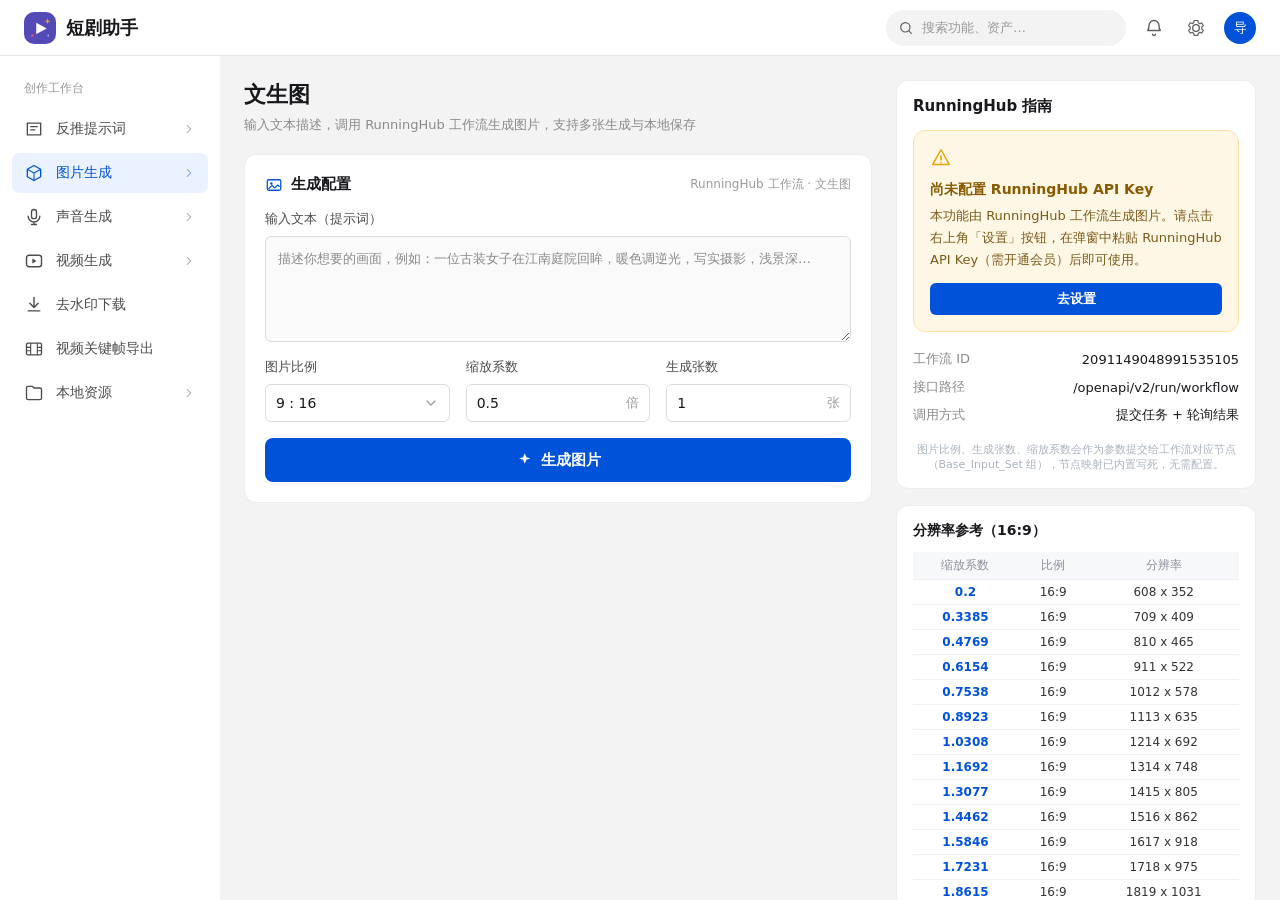
==== index.html @ e96d4e39 "Initial commit: 短剧助手 (Short Drama Assistant) - 前端 + Python 标准库后端 (server.py, 零第三方依赖) - RunningHub AI" ====
<!DOCTYPE html>
<html lang="zh-CN">
<head>
<meta charset="UTF-8" />
<meta name="viewport" content="width=device-width, initial-scale=1.0" />
<title>短剧助手 · 创作工作台</title>
<link rel="stylesheet" href="styles.css?v=20260901-02" />
</head>
<body>
<div class="app">
  <!-- Header -->
  <header class="header">
    <div class="brand">
      <div class="logo" style="background:#534AB7;border-radius:10px;" aria-label="短剧助手">
        <svg viewBox="0 0 32 32" width="24" height="24" fill="none" aria-hidden="true">
          <path d="M11 9 L11 24 L25 16.5 Z" fill="#FFFFFF"/>
          <g transform="translate(26 7)">
            <path d="M 0 -4 L 1 -1 L 4 0 L 1 1 L 0 4 L -1 1 L -4 0 L -1 -1 Z" fill="#EF9F27"/>
          </g>
          <circle cx="6" cy="26" r="1.8" fill="#D4537E"/>
          <circle cx="27" cy="26" r="1.2" fill="#FFFFFF" opacity="0.55"/>
        </svg>
      </div>
      <span class="brand-name">短剧助手</span>
    </div>
    <div class="header-actions">
      <label class="search">
        <svg viewBox="0 0 24 24" width="16" height="16" fill="none">
          <circle cx="11" cy="11" r="7" stroke="#5e5e5e" stroke-width="1.8" />
          <path d="M16 16l4 4" stroke="#5e5e5e" stroke-width="1.8" stroke-linecap="round" />
        </svg>
        <input type="text" placeholder="搜索功能、资产…" />
      </label>
      <button class="icon-btn" title="通知">
        <svg viewBox="0 0 24 24" width="20" height="20" fill="none">
          <path d="M6 9a6 6 0 0 1 12 0c0 5 2 6 2 6H4s2-1 2-6z" stroke="#5e5e5e" stroke-width="1.6" />
          <path d="M10 19a2 2 0 0 0 4 0" stroke="#5e5e5e" stroke-width="1.6" />
        </svg>
      </button>
      <button class="icon-btn" id="settingsBtn" title="设置">
        <svg viewBox="0 0 24 24" width="20" height="20" fill="none"><path d="M12 8a4 4 0 1 0 0 8 4 4 0 0 0 0-8z" stroke="#5e5e5e" stroke-width="1.6"/><path d="M19 12a7 7 0 0 0-.1-1.2l2-1.6-1.9-3.3-2.3 1a7 7 0 0 0-2-1.2L14.3 3H9.7l-.4 2.5a7 7 0 0 0-2 1.2l-2.3-1L3.1 9.2l2 1.6A7 7 0 0 0 5 12c0 .4 0 .8.1 1.2l-2 1.6 1.9 3.3 2.3-1a7 7 0 0 0 2 1.2l.4 2.5h4.6l.4-2.5a7 7 0 0 0 2-1.2l2.3 1 1.9-3.3-2-1.6c.1-.4.1-.8.1-1.2z" stroke="#5e5e5e" stroke-width="1.4" stroke-linejoin="round"/></svg>
      </button>
      <div class="avatar">导</div>
    </div>
  </header>

  <div class="body">
    <!-- Sidebar -->
    <aside class="sidebar">
      <div class="nav-group">创作工作台</div>
      <nav class="nav">
        <div class="flyout-wrap">
          <a class="nav-item has-children" data-submenu="revPromptSub">
            <svg class="ic" viewBox="0 0 24 24" fill="none"><path d="M4 5h16v14H4V5z" stroke="currentColor" stroke-width="1.6"/><path d="M8 9h8M8 13h5" stroke="currentColor" stroke-width="1.5" stroke-linecap="round"/></svg>
            <span>反推提示词</span>
            <svg class="sub-caret" viewBox="0 0 24 24" fill="none"><path d="M6 9l6 6 6-6" stroke="currentColor" stroke-width="1.8" stroke-linecap="round" stroke-linejoin="round"/></svg>
          </a>
          <div class="flyout-panel" id="revPromptSub">
            <a class="flyout-item" data-page="图片反推">图片反推</a>
            <a class="flyout-item" data-page="视频反推">视频反推</a>
          </div>
        </div>

        <div class="flyout-wrap">
          <a class="nav-item has-children active" data-submenu="assetsSub">
            <svg class="ic" viewBox="0 0 24 24" fill="none"><path d="M12 3l8 4.5v9L12 21l-8-4.5v-9L12 3z" stroke="currentColor" stroke-width="1.6" stroke-linejoin="round"/><path d="M12 12l8-4.5M12 12v9M12 12L4 7.5" stroke="currentColor" stroke-width="1.3"/></svg>
            <span>图片生成</span>
            <svg class="sub-caret" viewBox="0 0 24 24" fill="none"><path d="M6 9l6 6 6-6" stroke="currentColor" stroke-width="1.8" stroke-linecap="round" stroke-linejoin="round"/></svg>
          </a>
          <div class="flyout-panel" id="assetsSub">
            <a class="flyout-item active" data-page="文生图">文生图</a>
            <a class="flyout-item" data-page="人像摄影">人像摄影</a>
            <a class="flyout-item" data-page="图片洗稿">图片洗稿</a>
            <a class="flyout-item" data-page="动漫转真人">动漫转真人</a>
            <a class="flyout-item" data-page="参考图生图">参考图生图</a>
            <a class="flyout-item" data-page="修脸磨皮">修脸磨皮</a>
            <a class="flyout-item" data-page="高清放大">高清放大</a>
            <a class="flyout-item" data-page="扩图">扩图</a>
            <a class="flyout-item" data-page="姿势迁移">姿势迁移</a>
            <a class="flyout-item" data-page="换脸">换脸</a>
            <a class="flyout-item" data-page="单图指令编辑">单图指令编辑</a>
          </div>
        </div>

        <div class="flyout-wrap">
          <a class="nav-item has-children" data-submenu="voiceSub">
            <svg class="ic" viewBox="0 0 24 24" fill="none"><rect x="9" y="3" width="6" height="11" rx="3" stroke="currentColor" stroke-width="1.6"/><path d="M5 11a7 7 0 0 0 14 0M12 18v3M9 21h6" stroke="currentColor" stroke-width="1.6" stroke-linecap="round"/></svg>
            <span>声音生成</span>
            <svg class="sub-caret" viewBox="0 0 24 24" fill="none"><path d="M6 9l6 6 6-6" stroke="currentColor" stroke-width="1.8" stroke-linecap="round" stroke-linejoin="round"/></svg>
          </a>
          <div class="flyout-panel" id="voiceSub">
            <a class="flyout-item" data-page="音色克隆">音色克隆</a>
            <a class="flyout-item" data-page="双人对话">双人对话</a>
            <a class="flyout-item" data-page="三人对话">三人对话</a>
            <a class="flyout-item" data-page="方言克隆">方言克隆</a>
            <a class="flyout-item" data-page="音乐翻唱">音乐翻唱</a>
          </div>
        </div>

        <div class="flyout-wrap">
          <a class="nav-item has-children" data-submenu="videoSub">
            <svg class="ic" viewBox="0 0 24 24" fill="none"><rect x="3" y="5" width="18" height="14" rx="3" stroke="currentColor" stroke-width="1.7"/><path d="M10 9l5 3-5 3V9z" fill="currentColor"/></svg>
            <span>视频生成</span>
            <svg class="sub-caret" viewBox="0 0 24 24" fill="none"><path d="M6 9l6 6 6-6" stroke="currentColor" stroke-width="1.8" stroke-linecap="round" stroke-linejoin="round"/></svg>
          </a>
          <div class="flyout-panel" id="videoSub">
            <div class="flyout-wrap">
              <a class="flyout-item has-children" data-submenu="minimaxH3Sub">
                <span>MiniMax H3视频生成</span>
                <svg class="sub-caret" viewBox="0 0 24 24" fill="none"><path d="M6 9l6 6 6-6" stroke="currentColor" stroke-width="1.8" stroke-linecap="round" stroke-linejoin="round"/></svg>
              </a>
              <div class="flyout-panel" id="minimaxH3Sub">
                <a class="flyout-item" data-page="提示词指南">提示词指南</a>
                <a class="flyout-item" data-page="文生视频">文生视频</a>
                <a class="flyout-item" data-page="首帧生视频">首帧生视频</a>
                <a class="flyout-item" data-page="尾帧生视频">尾帧生视频</a>
                <a class="flyout-item" data-page="首尾帧生视频">首尾帧生视频</a>
                <a class="flyout-item" data-page="多图参考生视频">全能参考双模双采生视频</a>
              </div>
            </div>
            <a class="flyout-item" data-page="Flux3 视频生成">Flux3 视频生成</a>
          </div>
        </div>

        <a class="nav-item" data-page="去水印下载">
          <svg class="ic" viewBox="0 0 24 24" fill="none"><path d="M12 3v12M7 10l5 5 5-5M5 19h14" stroke="currentColor" stroke-width="1.7" stroke-linecap="round" stroke-linejoin="round"/></svg>
          <span>去水印下载</span>
        </a>
        <a class="nav-item" data-page="视频关键帧导出">
          <svg class="ic" viewBox="0 0 24 24" fill="none"><rect x="3" y="5" width="18" height="14" rx="2" stroke="currentColor" stroke-width="1.6"/><path d="M8 5v14M16 5v14M3 10h5M3 14h5M16 10h5M16 14h5" stroke="currentColor" stroke-width="1.3"/></svg>
          <span>视频关键帧导出</span>
        </a>
        <div class="flyout-wrap">
          <a class="nav-item has-children" data-submenu="localSub">
            <svg class="ic" viewBox="0 0 24 24" fill="none"><path d="M3 6a2 2 0 0 1 2-2h5l2 2h7a2 2 0 0 1 2 2v10a2 2 0 0 1-2 2H5a2 2 0 0 1-2-2V6z" stroke="currentColor" stroke-width="1.6" stroke-linejoin="round"/></svg>
            <span>本地资源</span>
            <svg class="sub-caret" viewBox="0 0 24 24" fill="none"><path d="M6 9l6 6 6-6" stroke="currentColor" stroke-width="1.8" stroke-linecap="round" stroke-linejoin="round"/></svg>
          </a>
          <div class="flyout-panel" id="localSub">
            <a class="flyout-item" data-page="本地资源-图片">图片</a>
            <a class="flyout-item" data-page="本地资源-视频">视频</a>
          </div>
        </div>
      </nav>
    </aside>

    <!-- Main -->
    <main class="main">
      <div class="page page-video" id="pageVideo">
      <div class="form-column">
        <!-- Page title -->
        <div class="page-title">
          <div class="title-left">
            <h1>视频生成</h1>
            <p>配置参考图、提示词与音频参数，一键生成短剧片段</p>
          </div>
          <button class="btn-ghost">
            <svg viewBox="0 0 24 24" width="16" height="16" fill="none"><path d="M12 7v5l3 2" stroke="#5e5e5e" stroke-width="1.6" stroke-linecap="round"/><circle cx="12" cy="12" r="8" stroke="#5e5e5e" stroke-width="1.6"/></svg>
            历史生成
          </button>
        </div>

        <!-- Card: 参考图 -->
        <section class="card">
          <div class="card-head">
            <svg class="card-ic" viewBox="0 0 24 24" fill="none"><rect x="3" y="5" width="18" height="14" rx="2" stroke="#0052D9" stroke-width="1.7"/><circle cx="8.5" cy="10" r="1.6" fill="#0052D9"/><path d="M5 17l4.5-4.5L13 16M14 15l3-3 2 2" stroke="#0052D9" stroke-width="1.5" stroke-linecap="round" stroke-linejoin="round"/></svg>
            <span class="card-title">参考图</span>
            <span class="card-hint">支持 1–9 张，按顺序关联</span>
          </div>
          <div class="grid-3 ref-grid" id="refGrid"></div>
        </section>

        <!-- Card: 基础参数 -->
        <section class="card">
          <div class="card-head">
            <svg class="card-ic" viewBox="0 0 24 24" fill="none"><path d="M4 7h10M18 7h2M4 17h2M10 17h10" stroke="#0052D9" stroke-width="1.7" stroke-linecap="round"/><circle cx="16" cy="7" r="2.2" stroke="#0052D9" stroke-width="1.6"/><circle cx="8" cy="17" r="2.2" stroke="#0052D9" stroke-width="1.6"/></svg>
            <span class="card-title">基础参数</span>
            <span class="card-hint">影响成片尺寸与质量</span>
          </div>
          <div class="row-3">
            <div class="field">
              <label>时长 / 秒</label>
              <div class="input-suffix"><input type="number" value="8" min="1" /><span>秒</span></div>
            </div>
            <div class="field">
              <label>分辨率比例</label>
              <div class="select"><span>16 : 9</span><svg viewBox="0 0 24 24" width="16" height="16" fill="none"><path d="M6 9l6 6 6-6" stroke="#999" stroke-width="1.8" stroke-linecap="round" stroke-linejoin="round"/></svg></div>
            </div>
            <div class="field">
              <label>分辨率缩放系数</label>
              <div class="input-suffix"><input type="number" id="videoScale" class="scale-input" value="1.0" step="0.1" min="0.2" max="2.0" /><span>倍</span></div>
            </div>
          </div>
        </section>

        <!-- Card: 提示词 -->
        <section class="card">
          <div class="card-head">
            <svg class="card-ic" viewBox="0 0 24 24" fill="none"><path d="M4 20l4-1 9.5-9.5a2 2 0 0 0-3-3L5 16l-1 4z" stroke="#0052D9" stroke-width="1.6" stroke-linejoin="round"/><path d="M14 7l3 3" stroke="#0052D9" stroke-width="1.6"/></svg>
            <span class="card-title">提示词</span>
            <span class="card-hint">描述画面、运镜与风格</span>
          </div>
          <div class="field">
            <label>主提示词</label>
            <textarea rows="4" placeholder="描述画面内容、运镜与风格…">一位身着古装的女子在庭院中回眸，暖色调逆光，电影感运镜，浅景深，发丝随风轻扬。</textarea>
          </div>
          <div class="field">
            <label>参考图关联描述提示词</label>
            <textarea rows="3" placeholder="按参考图编号描述关联特征…">图1：主角正面照，固定人物五官与服饰特征；图2：江南水乡空镜，青瓦白墙、薄雾。</textarea>
          </div>
        </section>

        <!-- Card: 音频 -->
        <section class="card">
          <div class="card-head">
            <svg class="card-ic" viewBox="0 0 24 24" fill="none"><path d="M4 12h2M8 8v8M12 5v14M16 8v8M20 12h-2" stroke="#0052D9" stroke-width="1.7" stroke-linecap="round"/></svg>
            <span class="card-title">音频</span>
            <span class="card-hint">驱动口型与情绪</span>
          </div>
          <div class="field">
            <label>引导的音频文字</label>
            <textarea rows="3" placeholder="输入引导语音文字…">（轻柔女声）夜色渐深，她终于说出了那个藏了三年的秘密，声音微微发颤。</textarea>
          </div>
          <div class="field">
            <label>字幕</label>
            <div class="input-tag">
              <input type="text" value="第一幕 · 雨夜重逢" />
              <span class="tag-auto">自动</span>
            </div>
          </div>
          <label class="field-label">参考音频（1–9）</label>
          <div class="grid-3 audio-grid" id="audioGrid"></div>
        </section>

        <!-- Card: 参考视频 -->
        <section class="card">
          <div class="card-head">
            <svg class="card-ic" viewBox="0 0 24 24" fill="none"><rect x="3" y="5" width="18" height="14" rx="2" stroke="#0052D9" stroke-width="1.7"/><path d="M8 5v14M16 5v14M3 10h5M3 14h5M16 10h5M16 14h5" stroke="#0052D9" stroke-width="1.4"/></svg>
            <span class="card-title">参考视频</span>
            <span class="card-hint">支持 1–9 个，用于动作 / 风格迁移</span>
          </div>
          <div class="grid-3 video-grid" id="videoGrid"></div>
        </section>
      </div>

      <!-- Preview column -->
      <aside class="preview-column">
        <div class="panel">
          <div class="panel-title">生成预览</div>
          <div class="video-preview" id="videoPreview">
            <div class="play-btn">
              <svg viewBox="0 0 24 24" width="48" height="48" fill="none"><circle cx="12" cy="12" r="10" fill="rgba(255,255,255,.12)" stroke="#fff" stroke-width="1.4"/><path d="M10 8l6 4-6 4V8z" fill="#fff"/></svg>
            </div>
            <div class="preview-hint" id="previewHint">预览将在生成后显示</div>
          </div>
          <div class="divider"></div>
          <div class="summary">
            <div class="s-row"><span>时长</span><b id="sDuration">8 秒</b></div>
            <div class="s-row"><span>分辨率比例</span><b>16 : 9</b></div>
            <div class="s-row"><span>缩放系数</span><b>1.0 倍</b></div>
            <div class="s-row"><span>参考图</span><b id="sRef">0 张</b></div>
            <div class="s-row"><span>参考视频</span><b id="sVideo">0 个</b></div>
            <div class="s-row"><span>参考音频</span><b id="sAudio">0 个</b></div>
          </div>
          <button class="btn-primary" id="genBtn">
            <svg viewBox="0 0 24 24" width="18" height="18" fill="none"><path d="M13 3l2.2 5.4L20.5 10l-5.3 1.6L13 17l-2.2-5.4L5.5 10l5.3-1.6L13 3z" fill="#fff"/></svg>
            开始生成
          </button>
          <div class="gen-note">生成约需 1–3 分钟，可在「历史生成」中查看进度</div>
        </div>
      </aside>
      </div>

      <!-- 图片生成 · 文生图 -->
      <div class="page page-text2img active" id="pageText2Img">
        <div class="form-column">
          <div class="page-title">
            <div class="title-left">
              <h1>文生图</h1>
              <p>输入文本描述，调用 RunningHub 工作流生成图片，支持多张生成与本地保存</p>
            </div>
          </div>

          <section class="card">
            <div class="card-head">
              <svg class="card-ic" viewBox="0 0 24 24" fill="none"><rect x="3" y="5" width="18" height="14" rx="2" stroke="#0052D9" stroke-width="1.7"/><circle cx="8.5" cy="10" r="1.6" fill="#0052D9"/><path d="M5 17l4.5-4.5L13 16M14 15l3-3 2 2" stroke="#0052D9" stroke-width="1.5" stroke-linecap="round" stroke-linejoin="round"/></svg>
              <span class="card-title">生成配置</span>
              <span class="card-hint">RunningHub 工作流 · 文生图</span>
            </div>
            <div class="field">
              <label>输入文本（提示词）</label>
              <textarea id="t2iPrompt" rows="4" placeholder="描述你想要的画面，例如：一位古装女子在江南庭院回眸，暖色调逆光，写实摄影，浅景深…"></textarea>
            </div>
            <div class="row-3">
              <div class="field">
                <label>图片比例</label>
                <div class="select model-select">
                  <select id="t2iRatio">
                    <option value="1:1">1 : 1</option>
                    <option value="2:3">2 : 3</option>
                    <option value="3:2">3 : 2</option>
                    <option value="3:4">3 : 4</option>
                    <option value="4:3">4 : 3</option>
                    <option value="9:16" selected>9 : 16</option>
                    <option value="16:9">16 : 9</option>
                    <option value="21:9">21 : 9</option>
                  </select>
                  <svg viewBox="0 0 24 24" width="16" height="16" fill="none"><path d="M6 9l6 6 6-6" stroke="#999" stroke-width="1.8" stroke-linecap="round" stroke-linejoin="round"/></svg>
                </div>
              </div>
              <div class="field">
                <label>缩放系数</label>
                <div class="input-suffix"><input type="number" id="t2iScale" class="scale-input" value="0.5" step="0.1" min="0.2" max="2.0" /><span>倍</span></div>
              </div>
              <div class="field">
                <label>生成张数</label>
                <div class="input-suffix"><input type="number" id="t2iCount" value="1" min="1" max="4" /><span>张</span></div>
              </div>
            </div>
            <button class="btn-primary" id="t2iBtn" type="button">
              <svg class="btn-ic" viewBox="0 0 24 24" width="18" height="18" fill="none"><path d="M13 3l2.2 5.4L20.5 10l-5.3 1.6L13 17l-2.2-5.4L5.5 10l5.3-1.6L13 3z" fill="#fff"/></svg>
              <span class="btn-label">生成图片</span>
            </button>
          </section>

          <section class="card result-card" id="t2iResultCard" hidden>
            <div class="card-head">
              <svg class="card-ic" viewBox="0 0 24 24" fill="none"><path d="M4 5h16v14H4V5z" stroke="#0052D9" stroke-width="1.6"/><path d="M8 9h8M8 13h8M8 17h5" stroke="#0052D9" stroke-width="1.5" stroke-linecap="round"/></svg>
              <span class="card-title">生成结果</span>
              <span class="card-hint" id="t2iMeta"></span>
              <span class="card-actions">
                <button class="btn-ghost sm" id="t2iPickDir" type="button" title="选择批量下载保存的本地目录">选择目录</button>
                <button class="btn-primary sm" id="t2iSaveSel" type="button" disabled>批量下载</button>
                <button class="btn-ghost sm danger" id="t2iClear" type="button" title="删除生成结果下的所有列表，并同步清空本地缓存">清空生成结果</button>
              </span>
            </div>
            <div class="t2i-items" id="t2iItems"></div>
            <div class="t2i-tip">每次点击「生成图片」会在下方新增一组结果；点击图片可放大查看；鼠标移到图片上显示选择圆圈，点击勾选；右下角图标可下载单张；勾选后点「批量下载」保存到所选目录。</div>
          </section>
        </div>

        <aside class="preview-column" id="rhGuidePanel">
          <div class="panel">
            <div class="panel-title">RunningHub 指南</div>
            <div class="key-notice" id="rhNotice" hidden>
              <svg viewBox="0 0 24 24" width="22" height="22" fill="none"><path d="M12 3l9 16H3L12 3z" stroke="#e8a200" stroke-width="1.6" stroke-linejoin="round"/><path d="M12 10v4M12 17h.01" stroke="#e8a200" stroke-width="1.8" stroke-linecap="round"/></svg>
              <div class="kn-text">
                <div class="kn-title" id="rhNoticeTitle">尚未配置 RunningHub API Key</div>
                <div class="kn-desc" id="rhNoticeDesc">本功能由 RunningHub 工作流生成图片。请点击右上角「设置」按钮，在弹窗中粘贴 RunningHub API Key（需开通会员）后即可使用。</div>
              </div>
              <button class="btn-primary sm" id="rhGoSettingsBtn" type="button">去设置</button>
            </div>
            <div class="guide-list">
              <div class="s-row"><span>工作流 ID</span><b>2091149048991535105</b></div>
              <div class="s-row"><span>接口路径</span><b>/openapi/v2/run/workflow</b></div>
              <div class="s-row"><span>调用方式</span><b>提交任务 + 轮询结果</b></div>
            </div>
            <div class="gen-note">图片比例、生成张数、缩放系数会作为参数提交给工作流对应节点（Base_Input_Set 组），节点映射已内置写死，无需配置。</div>
          </div>
          <div class="panel scale-ref-panel">
            <div class="panel-title">分辨率参考（16:9）</div>
            <table class="scale-ref-table">
              <thead><tr><th>缩放系数</th><th>比例</th><th>分辨率</th></tr></thead>
              <tbody>
                <tr><td>0.2</td><td>16:9</td><td>608 x 352</td></tr>
                <tr><td>0.3385</td><td>16:9</td><td>709 x 409</td></tr>
                <tr><td>0.4769</td><td>16:9</td><td>810 x 465</td></tr>
                <tr><td>0.6154</td><td>16:9</td><td>911 x 522</td></tr>
                <tr><td>0.7538</td><td>16:9</td><td>1012 x 578</td></tr>
                <tr><td>0.8923</td><td>16:9</td><td>1113 x 635</td></tr>
                <tr><td>1.0308</td><td>16:9</td><td>1214 x 692</td></tr>
                <tr><td>1.1692</td><td>16:9</td><td>1314 x 748</td></tr>
                <tr><td>1.3077</td><td>16:9</td><td>1415 x 805</td></tr>
                <tr><td>1.4462</td><td>16:9</td><td>1516 x 862</td></tr>
                <tr><td>1.5846</td><td>16:9</td><td>1617 x 918</td></tr>
                <tr><td>1.7231</td><td>16:9</td><td>1718 x 975</td></tr>
                <tr><td>1.8615</td><td>16:9</td><td>1819 x 1031</td></tr>
                <tr><td>2</td><td>16:9</td><td>1920 x 1088</td></tr>
              </tbody>
            </table>
            <div class="gen-note">分辨率按 0.2→608×352 与 2.0→1920×1088 两端锚点线性推算，比例约 16:9。</div>
          </div>
        </aside>
      </div>

      <!-- 图片生成 · 人像摄影 -->
      <div class="page page-text2img" id="pagePortrait">
        <div class="form-column">
          <div class="page-title">
            <div class="title-left">
              <h1>人像摄影</h1>
              <p>输入一段人像摄影提示词，调用 RunningHub 工作流生成真实人像，支持比例 / 缩放 / 张数调节</p>
            </div>
          </div>

          <section class="card">
            <div class="card-head">
              <svg class="card-ic" viewBox="0 0 24 24" fill="none"><rect x="3" y="5" width="18" height="14" rx="2" stroke="#0052D9" stroke-width="1.7"/><circle cx="8.5" cy="10" r="1.6" fill="#0052D9"/><path d="M5 17l4.5-4.5L13 16M14 15l3-3 2 2" stroke="#0052D9" stroke-width="1.5" stroke-linecap="round" stroke-linejoin="round"/></svg>
              <span class="card-title">生成配置</span>
              <span class="card-hint">RunningHub 工作流 · 人像摄影（节点 274 / 267 / 272）</span>
            </div>
            <div class="field">
              <label>输入提示词（支持中英文）</label>
              <textarea id="prPrompt" class="ie-textarea" rows="5" placeholder="例如：A young Asian woman in a white dress, soft natural light, 35mm film, cinematic portrait...（中文亦可）"></textarea>
            </div>

            <div class="row-3">
              <div class="field">
                <label>图片比例</label>
                <div class="select model-select">
                  <select id="prRatio">
                    <option value="1:1">1 : 1</option>
                    <option value="2:3">2 : 3</option>
                    <option value="3:2">3 : 2</option>
                    <option value="3:4">3 : 4</option>
                    <option value="4:3">4 : 3</option>
                    <option value="9:16" selected>9 : 16</option>
                    <option value="16:9">16 : 9</option>
                    <option value="21:9">21 : 9</option>
                  </select>
                  <svg viewBox="0 0 24 24" width="16" height="16" fill="none"><path d="M6 9l6 6 6-6" stroke="#999" stroke-width="1.8" stroke-linecap="round" stroke-linejoin="round"/></svg>
                </div>
              </div>
              <div class="field">
                <label>缩放系数</label>
                <div class="input-suffix"><input type="number" id="prScale" class="scale-input" value="0.5" step="0.1" min="0.2" max="2.0" /><span>倍</span></div>
              </div>
              <div class="field">
                <label>生成张数</label>
                <div class="input-suffix"><input type="number" id="prCount" value="1" min="1" max="4" /><span>张</span></div>
              </div>
            </div>
            <button class="btn-primary" id="prBtn" type="button">
              <svg class="btn-ic" viewBox="0 0 24 24" width="18" height="18" fill="none"><path d="M13 3l2.2 5.4L20.5 10l-5.3 1.6L13 17l-2.2-5.4L5.5 10l5.3-1.6L13 3z" fill="#fff"/></svg>
              <span class="btn-label">生成图片</span>
            </button>
          </section>

          <section class="card result-card" id="prResultCard" hidden>
            <div class="card-head">
              <svg class="card-ic" viewBox="0 0 24 24" fill="none"><path d="M4 5h16v14H4V5z" stroke="#0052D9" stroke-width="1.6"/><path d="M8 9h8M8 13h8M8 17h5" stroke="#0052D9" stroke-width="1.5" stroke-linecap="round"/></svg>
              <span class="card-title">生成结果</span>
              <span class="card-hint" id="prMeta"></span>
              <span class="card-actions">
                <button class="btn-ghost sm" id="prPickDir" type="button" title="选择批量下载保存的本地目录">选择目录</button>
                <button class="btn-primary sm" id="prSaveSel" type="button" disabled>批量下载</button>
                <button class="btn-ghost sm" id="prRecover" type="button" title="扫描本机记录并从 RunningHub 后台拉取历史人像摄影结果，无需手动去后台下载">从后台恢复历史</button>
                <button class="btn-ghost sm danger" id="prClear" type="button" title="删除生成结果下的所有列表，并同步清空本地缓存">清空生成结果</button>
              </span>
            </div>
            <div class="t2i-items" id="prItems"></div>
            <div class="t2i-tip">每次点击「生成图片」会在下方新增一组结果；点击图片可放大查看；鼠标移到图片上显示选择圆圈，点击勾选；右下角图标可下载单张；勾选后点「批量下载」保存到所选目录。</div>
          </section>
        </div>

        <aside class="preview-column" id="prGuidePanel">
          <div class="panel">
            <div class="panel-title">人像摄影 · 说明</div>
            <div class="guide-list">
              <div class="s-row"><span>工作流 ID</span><b>2092266903032131585</b></div>
              <div class="s-row"><span>接口路径</span><b>/openapi/v2/run/workflow</b></div>
              <div class="s-row"><span>调用方式</span><b>提交任务 + 轮询结果</b></div>
            </div>
            <div class="gen-note">人像摄影由提示词驱动：提示词对应节点 274；图片比例与缩放系数同属节点 267；生成张数对应节点 272。节点字段名提交前已动态探测，无需配置。</div>
          </div>
          <div class="panel scale-ref-panel">
            <div class="panel-title">分辨率参考（16:9）</div>
            <table class="scale-ref-table">
              <thead><tr><th>缩放系数</th><th>比例</th><th>分辨率</th></tr></thead>
              <tbody>
                <tr><td>0.2</td><td>16:9</td><td>608 x 352</td></tr>
                <tr><td>0.3385</td><td>16:9</td><td>709 x 409</td></tr>
                <tr><td>0.4769</td><td>16:9</td><td>810 x 465</td></tr>
                <tr><td>0.6154</td><td>16:9</td><td>911 x 522</td></tr>
                <tr><td>0.7538</td><td>16:9</td><td>1012 x 578</td></tr>
                <tr><td>0.8923</td><td>16:9</td><td>1113 x 635</td></tr>
                <tr><td>1.0308</td><td>16:9</td><td>1214 x 692</td></tr>
                <tr><td>1.1692</td><td>16:9</td><td>1314 x 748</td></tr>
                <tr><td>1.3077</td><td>16:9</td><td>1415 x 805</td></tr>
                <tr><td>1.4462</td><td>16:9</td><td>1516 x 862</td></tr>
                <tr><td>1.5846</td><td>16:9</td><td>1617 x 918</td></tr>
                <tr><td>1.7231</td><td>16:9</td><td>1718 x 975</td></tr>
                <tr><td>1.8615</td><td>16:9</td><td>1819 x 1031</td></tr>
                <tr><td>2</td><td>16:9</td><td>1920 x 1088</td></tr>
              </tbody>
            </table>
            <div class="gen-note">分辨率按 0.2→608×352 与 2.0→1920×1088 两端锚点线性推算，比例约 16:9。</div>
          </div>
        </aside>
      </div>

      <!-- 图片生成 · 图片洗稿 -->
      <div class="page page-text2img" id="pageImgRewrite">
        <div class="form-column">
          <div class="page-title">
            <div class="title-left">
              <h1>图片洗稿</h1>
              <p>上传一张真实人像照片，调用 RunningHub 工作流重绘风格，支持比例 / 缩放 / 张数调节</p>
            </div>
          </div>

          <section class="card">
            <div class="card-head">
              <svg class="card-ic" viewBox="0 0 24 24" fill="none"><rect x="3" y="5" width="18" height="14" rx="2" stroke="#0052D9" stroke-width="1.7"/><circle cx="8.5" cy="10" r="1.6" fill="#0052D9"/><path d="M5 17l4.5-4.5L13 16M14 15l3-3 2 2" stroke="#0052D9" stroke-width="1.5" stroke-linecap="round" stroke-linejoin="round"/></svg>
              <span class="card-title">生成配置</span>
              <span class="card-hint">RunningHub 工作流 · 图片洗稿（节点 270 / 267 / 272）</span>
            </div>
            <div class="field">
              <label>上传真实人像图片</label>
              <input type="file" id="irFile" accept="image/*" hidden />
              <div class="face-upload" id="irUpload" role="button" tabindex="0" title="点击或拖拽上传真实人像">
                <svg viewBox="0 0 24 24" width="26" height="26" fill="none"><path d="M12 16V5M7 10l5-5 5 5" stroke="#0052D9" stroke-width="1.7" stroke-linecap="round" stroke-linejoin="round"/><path d="M4 16v3a2 2 0 002 2h12a2 2 0 002-2v-3" stroke="#0052D9" stroke-width="1.7" stroke-linecap="round"/></svg>
                <div class="face-upload-text">点击或拖拽上传一张真实人像照片</div>
                <div class="face-upload-sub">支持 JPG / PNG / WEBP；洗稿针对真实人像摄影</div>
              </div>
              <div class="face-preview" id="irPreviewWrap" hidden>
                <img id="irPreview" alt="待洗稿图片预览" />
                <div class="face-preview-bar">
                  <span id="irFileName"></span>
                  <button class="btn-ghost sm" id="irRePick" type="button">重新选择</button>
                </div>
              </div>
            </div>

            <div class="row-3">
              <div class="field">
                <label>图片比例</label>
                <div class="select model-select">
                  <select id="irRatio">
                    <option value="1:1">1 : 1</option>
                    <option value="2:3">2 : 3</option>
                    <option value="3:2">3 : 2</option>
                    <option value="3:4">3 : 4</option>
                    <option value="4:3">4 : 3</option>
                    <option value="9:16" selected>9 : 16</option>
                    <option value="16:9">16 : 9</option>
                    <option value="21:9">21 : 9</option>
                  </select>
                  <svg viewBox="0 0 24 24" width="16" height="16" fill="none"><path d="M6 9l6 6 6-6" stroke="#999" stroke-width="1.8" stroke-linecap="round" stroke-linejoin="round"/></svg>
                </div>
              </div>
              <div class="field">
                <label>缩放系数</label>
                <div class="input-suffix"><input type="number" id="irScale" class="scale-input" value="0.5" step="0.1" min="0.2" max="2.0" /><span>倍</span></div>
              </div>
              <div class="field">
                <label>生成张数</label>
                <div class="input-suffix"><input type="number" id="irCount" value="1" min="1" max="4" /><span>张</span></div>
              </div>
            </div>
            <button class="btn-primary" id="irBtn" type="button">
              <svg class="btn-ic" viewBox="0 0 24 24" width="18" height="18" fill="none"><path d="M13 3l2.2 5.4L20.5 10l-5.3 1.6L13 17l-2.2-5.4L5.5 10l5.3-1.6L13 3z" fill="#fff"/></svg>
              <span class="btn-label">生成图片</span>
            </button>
          </section>

          <section class="card result-card" id="irResultCard" hidden>
            <div class="card-head">
              <svg class="card-ic" viewBox="0 0 24 24" fill="none"><path d="M4 5h16v14H4V5z" stroke="#0052D9" stroke-width="1.6"/><path d="M8 9h8M8 13h8M8 17h5" stroke="#0052D9" stroke-width="1.5" stroke-linecap="round"/></svg>
              <span class="card-title">生成结果</span>
              <span class="card-hint" id="irMeta"></span>
              <span class="card-actions">
                <button class="btn-ghost sm" id="irPickDir" type="button" title="选择批量下载保存的本地目录">选择目录</button>
                <button class="btn-primary sm" id="irSaveSel" type="button" disabled>批量下载</button>
                <button class="btn-ghost sm" id="irRecover" type="button" title="扫描本机记录并从 RunningHub 后台拉取历史图片洗稿结果，无需手动去后台下载">从后台恢复历史</button>
                <button class="btn-ghost sm danger" id="irClear" type="button" title="删除生成结果下的所有列表，并同步清空本地缓存">清空生成结果</button>
              </span>
            </div>
            <div class="t2i-items" id="irItems"></div>
            <div class="t2i-tip">每次点击「生成图片」会在下方新增一组结果；点击图片可放大查看；鼠标移到图片上显示选择圆圈，点击勾选；右下角图标可下载单张；勾选后点「批量下载」保存到所选目录。</div>
          </section>
        </div>

        <aside class="preview-column" id="irGuidePanel">
          <div class="panel">
            <div class="panel-title">图片洗稿 · 说明</div>
            <div class="guide-list">
              <div class="s-row"><span>工作流 ID</span><b>2092246175167635458</b></div>
              <div class="s-row"><span>接口路径</span><b>/openapi/v2/run/workflow</b></div>
              <div class="s-row"><span>调用方式</span><b>提交任务 + 轮询结果</b></div>
            </div>
            <div class="gen-note">洗稿针对真实人像摄影：上传节点 270；图片比例与缩放系数同属节点 267；生成张数对应节点 272。节点字段名提交前已动态探测，无需配置。</div>
          </div>
          <div class="panel scale-ref-panel">
            <div class="panel-title">分辨率参考（16:9）</div>
            <table class="scale-ref-table">
              <thead><tr><th>缩放系数</th><th>比例</th><th>分辨率</th></tr></thead>
              <tbody>
                <tr><td>0.2</td><td>16:9</td><td>608 x 352</td></tr>
                <tr><td>0.3385</td><td>16:9</td><td>709 x 409</td></tr>
                <tr><td>0.4769</td><td>16:9</td><td>810 x 465</td></tr>
                <tr><td>0.6154</td><td>16:9</td><td>911 x 522</td></tr>
                <tr><td>0.7538</td><td>16:9</td><td>1012 x 578</td></tr>
                <tr><td>0.8923</td><td>16:9</td><td>1113 x 635</td></tr>
                <tr><td>1.0308</td><td>16:9</td><td>1214 x 692</td></tr>
                <tr><td>1.1692</td><td>16:9</td><td>1314 x 748</td></tr>
                <tr><td>1.3077</td><td>16:9</td><td>1415 x 805</td></tr>
                <tr><td>1.4462</td><td>16:9</td><td>1516 x 862</td></tr>
                <tr><td>1.5846</td><td>16:9</td><td>1617 x 918</td></tr>
                <tr><td>1.7231</td><td>16:9</td><td>1718 x 975</td></tr>
                <tr><td>1.8615</td><td>16:9</td><td>1819 x 1031</td></tr>
                <tr><td>2</td><td>16:9</td><td>1920 x 1088</td></tr>
              </tbody>
            </table>
            <div class="gen-note">分辨率按 0.2→608×352 与 2.0→1920×1088 两端锚点线性推算，比例约 16:9。</div>
          </div>
        </aside>
      </div>

      <!-- 图片生成 · 修脸磨皮 -->
      <div class="page page-text2img" id="pageFaceBeauty">
        <div class="form-column">
          <div class="page-title">
            <div class="title-left">
              <h1>修脸磨皮</h1>
              <p>上传一张人像图片，调用 RunningHub 工作流自动修脸磨皮，生成结果可保存到本地</p>
            </div>
          </div>

          <section class="card">
            <div class="card-head">
              <svg class="card-ic" viewBox="0 0 24 24" fill="none"><circle cx="12" cy="8" r="4" stroke="#0052D9" stroke-width="1.7"/><path d="M4 20c1.2-3.4 4.2-5 8-5s6.8 1.6 8 5" stroke="#0052D9" stroke-width="1.7" stroke-linecap="round"/><path d="M16 4l1.2 2.8L20 8l-2.8 1.2L16 12l-1.2-2.8L12 8l2.8-1.2L16 4z" fill="#0052D9"/></svg>
              <span class="card-title">上传图片</span>
              <span class="card-hint">RunningHub 工作流 · 修脸磨皮</span>
            </div>
            <div class="field">
              <label>选择图片</label>
              <input type="file" id="faceFileInput" accept="image/*" hidden />
              <div class="face-upload" id="faceUpload" role="button" tabindex="0" title="点击或拖拽上传图片">
                <svg viewBox="0 0 24 24" width="26" height="26" fill="none"><path d="M12 16V5M7 10l5-5 5 5" stroke="#0052D9" stroke-width="1.7" stroke-linecap="round" stroke-linejoin="round"/><path d="M4 16v3a2 2 0 002 2h12a2 2 0 002-2v-3" stroke="#0052D9" stroke-width="1.7" stroke-linecap="round"/></svg>
                <div class="face-upload-text">点击或拖拽上传一张人像图片</div>
                <div class="face-upload-sub">支持 JPG / PNG / WEBP，建议上传清晰正脸照</div>
              </div>
              <div class="face-preview" id="facePreviewWrap" hidden>
                <img id="facePreview" alt="待修脸图片预览" />
                <div class="face-preview-bar">
                  <span id="faceFileName"></span>
                  <button class="btn-ghost sm" id="faceRePick" type="button">重新选择</button>
                </div>
              </div>
            </div>
            <button class="btn-primary" id="faceBtn" type="button">
              <svg class="btn-ic" viewBox="0 0 24 24" width="18" height="18" fill="none"><path d="M13 3l2.2 5.4L20.5 10l-5.3 1.6L13 17l-2.2-5.4L5.5 10l5.3-1.6L13 3z" fill="#fff"/></svg>
              <span class="btn-label">开始修脸</span>
            </button>
          </section>

          <section class="card result-card" id="faceResultCard" hidden>
            <div class="card-head">
              <svg class="card-ic" viewBox="0 0 24 24" fill="none"><path d="M4 5h16v14H4V5z" stroke="#0052D9" stroke-width="1.6"/><path d="M8 9h8M8 13h8M8 17h5" stroke="#0052D9" stroke-width="1.5" stroke-linecap="round"/></svg>
              <span class="card-title">生成结果</span>
              <span class="card-hint" id="faceMeta"></span>
              <span class="card-actions">
                <button class="btn-ghost sm" id="facePickDir" type="button" title="选择批量下载保存的本地目录">选择目录</button>
                <button class="btn-primary sm" id="faceSaveSel" type="button" disabled>批量下载</button>
                <button class="btn-ghost sm danger" id="faceClear" type="button" title="删除生成结果下的所有列表，并同步清空本地缓存">清空生成结果</button>
              </span>
            </div>
            <div class="t2i-items" id="faceItems"></div>
            <div class="t2i-tip">每次点击「开始修脸」会在下方新增一组结果；点击图片可放大查看；右下角图标可下载单张；勾选后点「批量下载」保存到所选目录。</div>
          </section>
        </div>

        <aside class="preview-column">
          <div class="panel">
            <div class="panel-title">RunningHub 指南</div>
            <div class="guide-list">
              <div class="s-row"><span>工作流 ID</span><b>2091148461554094081</b></div>
              <div class="s-row"><span>图片节点</span><b>#642 上传图片</b></div>
              <div class="s-row"><span>调用方式</span><b>上传图片 + 提交任务 + 轮询结果</b></div>
            </div>
            <div class="gen-note">图片上传后会自动写入工作流「上传图片」节点（nodeId 642），与 RunningHub 并发队列共用，排队时显示当前排名。</div>
          </div>
        </aside>
      </div>

      <!-- 图片生成 · 动漫转真人 -->
      <div class="page page-text2img" id="pageAni2Real">
        <div class="form-column">
          <div class="page-title">
            <div class="title-left">
              <h1>动漫转真人</h1>
              <p>上传一张动漫图片，调用 RunningHub 工作流将其转为写实真人风格，可选叠加 6 类画面标签</p>
            </div>
          </div>

          <section class="card">
            <div class="card-head">
              <svg class="card-ic" viewBox="0 0 24 24" fill="none"><path d="M3 5h14a2 2 0 0 1 2 2v10a2 2 0 0 1-2 2H3M3 5v14M7 9h6M7 12h6M7 15h4" stroke="#0052D9" stroke-width="1.6" stroke-linecap="round" stroke-linejoin="round" fill="none"/></svg>
              <span class="card-title">生成配置</span>
              <span class="card-hint">RunningHub 工作流 · 动漫转真人（节点 241/259/262）</span>
            </div>

            <div class="field">
              <label>上传动漫图片</label>
              <input type="file" id="a2rFile" accept="image/*" hidden />
              <div class="face-upload" id="a2rUpload" role="button" tabindex="0" title="点击或拖拽上传动漫图片">
                <svg viewBox="0 0 24 24" width="26" height="26" fill="none"><path d="M12 16V5M7 10l5-5 5 5" stroke="#0052D9" stroke-width="1.7" stroke-linecap="round" stroke-linejoin="round"/><path d="M4 16v3a2 2 0 002 2h12a2 2 0 002-2v-3" stroke="#0052D9" stroke-width="1.7" stroke-linecap="round"/></svg>
                <div class="face-upload-text">点击或拖拽上传一张动漫图片</div>
                <div class="face-upload-sub">支持 JPG / PNG / WEBP，建议清晰动漫立绘</div>
              </div>
              <div class="face-preview" id="a2rPreviewWrap" hidden>
                <img id="a2rPreview" alt="待转换动漫图片预览" />
                <div class="face-preview-bar">
                  <span id="a2rFileName"></span>
                  <button class="btn-ghost sm" id="a2rRePick" type="button">重新选择</button>
                </div>
              </div>
            </div>

            <div class="field">
              <label>缩放值（节点 259，范围 768–2048）</label>
              <div class="input-suffix"><input type="number" id="a2rScale" value="1536" min="768" max="2048" step="1" /><span>像素</span></div>
              <div class="kn-desc" style="margin-top:4px;">默认 1536；输入超出 768–2048 时会实时自动夹紧到边界</div>
            </div>

            <div class="row-3">
              <div class="field">
                <label>基础人物特征</label>
                <div class="multi-dd single-dd" data-tag="a2rTag1">
                  <button type="button" class="multi-dd-trigger" data-value=""><span class="multi-dd-label">请选择（可不选）</span><span class="multi-dd-clear" title="清空选择" hidden>×</span><i class="multi-dd-caret"></i></button>
                  <div class="multi-dd-panel" hidden>
                    <div class="multi-dd-item" data-value="caucasian">白种人 (caucasian)</div>
                    <div class="multi-dd-item" data-value="woman">女性 (woman)</div>
                    <div class="multi-dd-item" data-value="man">男性 (man)</div>
                    <div class="multi-dd-item" data-value="muscular">肌肉线条/健硕体型 (muscular)</div>
                  </div>
                </div>
              </div>
              <div class="field">
                <label>视角与面部状态</label>
                <div class="multi-dd single-dd" data-tag="a2rTag2">
                  <button type="button" class="multi-dd-trigger" data-value=""><span class="multi-dd-label">请选择（可不选）</span><span class="multi-dd-clear" title="清空选择" hidden>×</span><i class="multi-dd-caret"></i></button>
                  <div class="multi-dd-panel" hidden>
                    <div class="multi-dd-item" data-value="looking at camera">直视镜头 (looking at camera)</div>
                    <div class="multi-dd-item" data-value="look down">视线向下/低头 (look down)</div>
                    <div class="multi-dd-item" data-value="unfocused face">眼神失焦/失神面部 (unfocused face)</div>
                  </div>
                </div>
              </div>
              <div class="field">
                <label>光影与环境滤镜</label>
                <div class="multi-dd single-dd" data-tag="a2rTag3">
                  <button type="button" class="multi-dd-trigger" data-value=""><span class="multi-dd-label">请选择（可不选）</span><span class="multi-dd-clear" title="清空选择" hidden>×</span><i class="multi-dd-caret"></i></button>
                  <div class="multi-dd-panel" hidden>
                    <div class="multi-dd-item" data-value="backlight">逆光/背光 (backlight)</div>
                    <div class="multi-dd-item" data-value="Film filter">胶片滤镜 (Film filter)</div>
                    <div class="multi-dd-item" data-value="hazy">朦胧感/雾化光效 (hazy)</div>
                  </div>
                </div>
              </div>
            </div>

            <div class="row-3">
              <div class="field">
                <label>画质增强</label>
                <div class="multi-dd single-dd" data-tag="a2rTag4">
                  <button type="button" class="multi-dd-trigger" data-value=""><span class="multi-dd-label">请选择（可不选）</span><span class="multi-dd-clear" title="清空选择" hidden>×</span><i class="multi-dd-caret"></i></button>
                  <div class="multi-dd-panel" hidden>
                    <div class="multi-dd-item" data-value="photorealistic">逼真写实 (photorealistic)</div>
                    <div class="multi-dd-item" data-value="highly detailed">极高细节渲染 (highly detailed)</div>
                  </div>
                </div>
              </div>
              <div class="field">
                <label>服饰穿搭</label>
                <div class="multi-dd single-dd" data-tag="a2rTag5">
                  <button type="button" class="multi-dd-trigger" data-value=""><span class="multi-dd-label">请选择（可不选）</span><span class="multi-dd-clear" title="清空选择" hidden>×</span><i class="multi-dd-caret"></i></button>
                  <div class="multi-dd-panel" hidden>
                    <div class="multi-dd-item" data-value="black stockings">黑色丝袜 (black stockings)</div>
                    <div class="multi-dd-item" data-value="white stockings">白色丝袜 (white stockings)</div>
                  </div>
                </div>
              </div>
              <div class="field">
                <label>风格</label>
                <div class="multi-dd single-dd" data-tag="a2rTag6">
                  <button type="button" class="multi-dd-trigger" data-value=""><span class="multi-dd-label">请选择（可不选）</span><span class="multi-dd-clear" title="清空选择" hidden>×</span><i class="multi-dd-caret"></i></button>
                  <div class="multi-dd-panel" hidden>
                    <div class="multi-dd-item" data-value="御姐微醺">网红感 (御姐微醺)</div>
                    <div class="multi-dd-item" data-value="少女初熟">稚嫩真实 (少女初熟)</div>
                    <div class="multi-dd-item" data-value="真实窥见Coser">coser真实 (真实窥见Coser)</div>
                    <div class="multi-dd-item" data-value="幻光真实Coser">Coser光影 (幻光真实Coser)</div>
                  </div>
                </div>
              </div>
            </div>

            <div class="a2r-tags-preview" id="a2rTagsPreview">
              <div class="a2r-tags-label">预览拼接提示词：</div>
              <div class="a2r-tags-value" id="a2rTagsValue">（未选择任何标签，将传空字符串）</div>
            </div>

            <button class="btn-primary" id="a2rBtn" type="button">
              <svg class="btn-ic" viewBox="0 0 24 24" width="18" height="18" fill="none"><path d="M13 3l2.2 5.4L20.5 10l-5.3 1.6L13 17l-2.2-5.4L5.5 10l5.3-1.6L13 3z" fill="#fff"/></svg>
              <span class="btn-label">生成图片</span>
            </button>
          </section>

          <section class="card result-card" id="a2rResultCard" hidden>
            <div class="card-head">
              <svg class="card-ic" viewBox="0 0 24 24" fill="none"><path d="M4 5h16v14H4V5z" stroke="#0052D9" stroke-width="1.6"/><path d="M8 9h8M8 13h8M8 17h5" stroke="#0052D9" stroke-width="1.5" stroke-linecap="round"/></svg>
              <span class="card-title">生成结果</span>
              <span class="card-hint" id="a2rMeta"></span>
              <span class="card-actions">
                <button class="btn-ghost sm" id="a2rPickDir" type="button" title="选择批量下载保存的本地目录">选择目录</button>
                <button class="btn-primary sm" id="a2rSaveSel" type="button" disabled>批量下载</button>
                <button class="btn-ghost sm danger" id="a2rClear" type="button" title="删除生成结果下的所有列表，并同步清空本地缓存">清空生成结果</button>
              </span>
            </div>
            <div class="t2i-items" id="a2rItems"></div>
            <div class="t2i-tip">每次点击「生成图片」会在下方新增一组结果；点击图片可放大查看；右下角图标可下载单张；勾选后点「批量下载」保存到所选目录。</div>
          </section>
        </div>

        <aside class="preview-column">
          <div class="panel">
            <div class="panel-title">RunningHub 指南</div>
            <div class="guide-list">
              <div class="s-row"><span>工作流 ID</span><b>2091929488073510913</b></div>
              <div class="s-row"><span>图片节点</span><b>#241 image（上传动漫图）</b></div>
              <div class="s-row"><span>缩放值</span><b>#259 value（768–2048，默认 1536）</b></div>
              <div class="s-row"><span>标签节点</span><b>#262 text（6 类英文逗号拼接）</b></div>
              <div class="s-row"><span>调用方式</span><b>上传图片 + 提交任务 + 轮询结果</b></div>
            </div>
            <div class="gen-note">图片写入 #241，缩放写入 #259；5 个下拉的选中值以英文逗号拼成单个字符串写入 #262 触发词；超出 768–2048 的缩放输入会在提交时自动夹紧到边界。</div>
          </div>
        </aside>
      </div>

      <!-- 图片生成 · 高清放大 -->
      <div class="page page-text2img" id="pageHdUpscale">
        <div class="form-column">
          <div class="page-title">
            <div class="title-left">
              <h1>高清放大</h1>
              <p>上传一张图片，调用 RunningHub 工作流进行高清放大，生成结果可保存到本地</p>
            </div>
          </div>

          <section class="card">
            <div class="card-head">
              <svg class="card-ic" viewBox="0 0 24 24" fill="none"><path d="M4 8V5a1 1 0 011-1h3M16 4h3a1 1 0 011 1v3M20 16v3a1 1 0 01-1 1h-3M8 20H5a1 1 0 01-1-1v-3" stroke="#0052D9" stroke-width="1.7" stroke-linecap="round"/><path d="M12 8l4 4-4 4-4-4 4-4z" stroke="#0052D9" stroke-width="1.6" stroke-linejoin="round"/></svg>
              <span class="card-title">上传图片</span>
              <span class="card-hint">RunningHub 工作流 · 高清放大</span>
            </div>
            <div class="field">
              <label>选择图片</label>
              <input type="file" id="hdFileInput" accept="image/*" hidden />
              <div class="face-upload" id="hdUpload" role="button" tabindex="0" title="点击或拖拽上传图片">
                <svg viewBox="0 0 24 24" width="26" height="26" fill="none"><path d="M12 16V5M7 10l5-5 5 5" stroke="#0052D9" stroke-width="1.7" stroke-linecap="round" stroke-linejoin="round"/><path d="M4 16v3a2 2 0 002 2h12a2 2 0 002-2v-3" stroke="#0052D9" stroke-width="1.7" stroke-linecap="round"/></svg>
                <div class="face-upload-text">点击或拖拽上传一张图片</div>
                <div class="face-upload-sub">支持 JPG / PNG / WEBP</div>
              </div>
              <div class="face-preview" id="hdPreviewWrap" hidden>
                <img id="hdPreview" alt="待放大图片预览" />
                <div class="face-preview-bar">
                  <span id="hdFileName"></span>
                  <button class="btn-ghost sm" id="hdRePick" type="button">重新选择</button>
                </div>
              </div>
            </div>
            <button class="btn-primary" id="hdBtn" type="button">
              <svg class="btn-ic" viewBox="0 0 24 24" width="18" height="18" fill="none"><path d="M13 3l2.2 5.4L20.5 10l-5.3 1.6L13 17l-2.2-5.4L5.5 10l5.3-1.6L13 3z" fill="#fff"/></svg>
              <span class="btn-label">开始放大</span>
            </button>
          </section>

          <section class="card result-card" id="hdResultCard" hidden>
            <div class="card-head">
              <svg class="card-ic" viewBox="0 0 24 24" fill="none"><path d="M4 5h16v14H4V5z" stroke="#0052D9" stroke-width="1.6"/><path d="M8 9h8M8 13h8M8 17h5" stroke="#0052D9" stroke-width="1.5" stroke-linecap="round"/></svg>
              <span class="card-title">生成结果</span>
              <span class="card-hint" id="hdMeta"></span>
              <span class="card-actions">
                <button class="btn-ghost sm" id="hdPickDir" type="button" title="选择批量下载保存的本地目录">选择目录</button>
                <button class="btn-primary sm" id="hdSaveSel" type="button" disabled>批量下载</button>
                <button class="btn-ghost sm danger" id="hdClear" type="button" title="删除生成结果下的所有列表，并同步清空本地缓存">清空生成结果</button>
              </span>
            </div>
            <div class="t2i-items" id="hdItems"></div>
            <div class="t2i-tip">每次点击「开始放大」会在下方新增一组结果；点击图片可放大查看；右下角图标可下载单张；勾选后点「批量下载」保存到所选目录。</div>
          </section>
        </div>

        <aside class="preview-column">
          <div class="panel">
            <div class="panel-title">RunningHub 指南</div>
            <div class="guide-list">
              <div class="s-row"><span>工作流 ID</span><b>2091150179964641282</b></div>
              <div class="s-row"><span>图片节点</span><b>#43 上传图片</b></div>
              <div class="s-row"><span>调用方式</span><b>上传图片 + 提交任务 + 轮询结果</b></div>
            </div>
            <div class="gen-note">图片上传后会自动写入工作流「上传图片」节点（nodeId 43），与 RunningHub 并发队列共用，排队时显示当前排名。</div>
          </div>
        </aside>
      </div>

      <!-- 图片生成 · 参考图生图 -->
      <div class="page page-text2img" id="pageRefImg">
        <div class="form-column">
          <div class="page-title">
            <div class="title-left">
              <h1>参考图生图</h1>
              <p>上传三张参考图片，输入文本描述与生成参数，调用 RunningHub 工作流生成图片</p>
            </div>
          </div>

          <section class="card">
            <div class="card-head">
              <svg class="card-ic" viewBox="0 0 24 24" fill="none"><rect x="3" y="5" width="18" height="14" rx="2" stroke="#0052D9" stroke-width="1.7"/><circle cx="8.5" cy="10" r="1.6" fill="#0052D9"/><path d="M5 17l4.5-4.5L13 16M14 15l3-3 2 2" stroke="#0052D9" stroke-width="1.5" stroke-linecap="round" stroke-linejoin="round"/></svg>
              <span class="card-title">生成配置</span>
              <span class="card-hint">RunningHub 工作流 · 参考图生图</span>
            </div>
            <div class="field">
              <label>参考图片（最多 3 张，按节点 #351 → #352 → #353 顺序；不足 3 张将自动复用最后一张）</label>
              <input type="file" id="ref3FileInput" accept="image/*" multiple hidden />
              <div class="ref3-grid" id="ref3Grid"></div>
            </div>
            <div class="field">
              <label>输入文本（提示词）</label>
              <textarea id="refPrompt" rows="3" placeholder="描述生成画面，例如：三位古装女子在江南庭院合影，暖色调逆光，写实摄影…"></textarea>
            </div>
            <div class="row-3">
              <div class="field">
                <label>图片比例</label>
                <div class="select model-select">
                  <select id="refRatio">
                    <option value="1:1">1 : 1</option>
                    <option value="2:3">2 : 3</option>
                    <option value="3:2">3 : 2</option>
                    <option value="3:4">3 : 4</option>
                    <option value="4:3">4 : 3</option>
                    <option value="9:16" selected>9 : 16</option>
                    <option value="16:9">16 : 9</option>
                    <option value="21:9">21 : 9</option>
                  </select>
                  <svg viewBox="0 0 24 24" width="16" height="16" fill="none"><path d="M6 9l6 6 6-6" stroke="#999" stroke-width="1.8" stroke-linecap="round" stroke-linejoin="round"/></svg>
                </div>
              </div>
              <div class="field">
                <label>缩放系数</label>
                <div class="input-suffix"><input type="number" id="refScale" class="scale-input" value="0.5" step="0.1" min="0.2" max="2.0" /><span>倍</span></div>
              </div>
              <div class="field">
                <label>生成张数</label>
                <div class="input-suffix"><input type="number" id="refCount" value="1" min="1" max="4" /><span>张</span></div>
              </div>
            </div>
            <button class="btn-primary" id="refBtn" type="button">
              <svg class="btn-ic" viewBox="0 0 24 24" width="18" height="18" fill="none"><path d="M13 3l2.2 5.4L20.5 10l-5.3 1.6L13 17l-2.2-5.4L5.5 10l5.3-1.6L13 3z" fill="#fff"/></svg>
              <span class="btn-label">生成图片</span>
            </button>
          </section>

          <section class="card result-card" id="refResultCard" hidden>
            <div class="card-head">
              <svg class="card-ic" viewBox="0 0 24 24" fill="none"><path d="M4 5h16v14H4V5z" stroke="#0052D9" stroke-width="1.6"/><path d="M8 9h8M8 13h8M8 17h5" stroke="#0052D9" stroke-width="1.5" stroke-linecap="round"/></svg>
              <span class="card-title">生成结果</span>
              <span class="card-hint" id="refMeta"></span>
              <span class="card-actions">
                <button class="btn-ghost sm" id="refPickDir" type="button" title="选择批量下载保存的本地目录">选择目录</button>
                <button class="btn-primary sm" id="refSaveSel" type="button" disabled>批量下载</button>
                <button class="btn-ghost sm danger" id="refClear" type="button" title="删除生成结果下的所有列表，并同步清空本地缓存">清空生成结果</button>
              </span>
            </div>
            <div class="t2i-items" id="refItems"></div>
            <div class="t2i-tip">每次点击「生成图片」会在下方新增一组结果；点击图片可放大查看；右下角图标可下载单张；勾选后点「批量下载」保存到所选目录。</div>
          </section>
        </div>

        <aside class="preview-column">
          <div class="panel">
            <div class="panel-title">RunningHub 指南</div>
            <div class="guide-list">
              <div class="s-row"><span>工作流 ID</span><b>2091287667165192193</b></div>
              <div class="s-row"><span>参考图节点</span><b>#351 / #352 / #353</b></div>
              <div class="s-row"><span>提示词 / 张数 / 比例缩放</span><b>#355 / #383 / #382</b></div>
              <div class="s-row"><span>调用方式</span><b>上传 3 图 + 提交任务 + 轮询结果</b></div>
            </div>
            <div class="gen-note">三张参考图会依次写入工作流 351/352/353 节点；图片比例与缩放系数同属节点 382（aspect_ratio / megapixels），与文生图处理方式一致。</div>
          </div>
          <div class="panel scale-ref-panel">
            <div class="panel-title">分辨率参考（16:9）</div>
            <table class="scale-ref-table">
              <thead><tr><th>缩放系数</th><th>比例</th><th>分辨率</th></tr></thead>
              <tbody>
                <tr><td>0.2</td><td>16:9</td><td>608 x 352</td></tr>
                <tr><td>0.3385</td><td>16:9</td><td>709 x 409</td></tr>
                <tr><td>0.4769</td><td>16:9</td><td>810 x 465</td></tr>
                <tr><td>0.6154</td><td>16:9</td><td>911 x 522</td></tr>
                <tr><td>0.7538</td><td>16:9</td><td>1012 x 578</td></tr>
                <tr><td>0.8923</td><td>16:9</td><td>1113 x 635</td></tr>
                <tr><td>1.0308</td><td>16:9</td><td>1214 x 692</td></tr>
                <tr><td>1.1692</td><td>16:9</td><td>1314 x 748</td></tr>
                <tr><td>1.3077</td><td>16:9</td><td>1415 x 805</td></tr>
                <tr><td>1.4462</td><td>16:9</td><td>1516 x 862</td></tr>
                <tr><td>1.5846</td><td>16:9</td><td>1617 x 918</td></tr>
                <tr><td>1.7231</td><td>16:9</td><td>1718 x 975</td></tr>
                <tr><td>1.8615</td><td>16:9</td><td>1819 x 1031</td></tr>
                <tr><td>2</td><td>16:9</td><td>1920 x 1088</td></tr>
              </tbody>
            </table>
            <div class="gen-note">分辨率按 0.2→608×352 与 2.0→1920×1088 两端锚点线性推算，比例约 16:9。</div>
          </div>
        </aside>
      </div>

      <!-- 视频生成 · 文生视频 -->
      <div class="page page-text2img" id="pageMvPanel">
        <div class="form-column">
          <div class="page-title">
            <div class="title-left">
              <h1>文生视频</h1>
              <p>输入提示词与视频参数，调用 RunningHub 工作流生成短视频，点击视频即可预览播放</p>
            </div>
          </div>

          <section class="card">
            <div class="card-head">
              <svg class="card-ic" viewBox="0 0 24 24" fill="none"><path d="M4 5h16v14H4V5z" stroke="#0052D9" stroke-width="1.6"/><path d="M10 9l6 3-6 3V9z" fill="#0052D9"/></svg>
              <span class="card-title">生成配置</span>
              <span class="card-hint">RunningHub 工作流 · 文生视频</span>
            </div>
            <div class="field">
              <label>输入文本（提示词）</label>
              <textarea id="mvPrompt" rows="4" placeholder="描述你想要的视频画面与动作，例如：一位古装女子在江南庭院回眸，暖色调逆光，镜头缓慢推进…"></textarea>
            </div>
            <div class="row-3">
              <div class="field">
                <label>生成时长</label>
                <div class="input-suffix"><input type="number" id="mvDuration" value="5" step="1" min="4" max="15" /><span>秒</span></div>
              </div>
              <div class="field">
                <label>视频比例</label>
                <div class="select model-select">
                  <select id="mvRatio">
                    <option value="1:1">1 : 1</option>
                    <option value="2:3">2 : 3</option>
                    <option value="3:2">3 : 2</option>
                    <option value="3:4">3 : 4</option>
                    <option value="4:3">4 : 3</option>
                    <option value="9:16" selected>9 : 16</option>
                    <option value="16:9">16 : 9</option>
                    <option value="21:9">21 : 9</option>
                  </select>
                  <svg viewBox="0 0 24 24" width="16" height="16" fill="none"><path d="M6 9l6 6 6-6" stroke="#999" stroke-width="1.8" stroke-linecap="round" stroke-linejoin="round"/></svg>
                </div>
              </div>
              <div class="field">
                <label>缩放系数</label>
                <div class="input-suffix"><input type="number" id="mvScale" class="scale-input" value="0.5" step="0.1" min="0.2" max="2.0" /><span>倍</span></div>
              </div>
            </div>
            <button class="btn-primary" id="mvBtn" type="button">
              <svg class="btn-ic" viewBox="0 0 24 24" width="18" height="18" fill="none"><path d="M13 3l2.2 5.4L20.5 10l-5.3 1.6L13 17l-2.2-5.4L5.5 10l5.3-1.6L13 3z" fill="#fff"/></svg>
              <span class="btn-label">开始生成</span>
            </button>
          </section>

          <section class="card result-card" id="mvResultCard" hidden>
            <div class="card-head">
              <svg class="card-ic" viewBox="0 0 24 24" fill="none"><path d="M4 5h16v14H4V5z" stroke="#0052D9" stroke-width="1.6"/><path d="M10 9l6 3-6 3V9z" fill="#0052D9"/></svg>
              <span class="card-title">生成结果</span>
              <span class="card-hint" id="mvMeta"></span>
              <span class="card-actions">
                <button class="btn-ghost sm" id="mvPickDir" type="button" title="选择批量下载保存的本地目录">选择目录</button>
                <button class="btn-primary sm" id="mvSaveSel" type="button" disabled>批量下载</button>
                <button class="btn-ghost sm danger" id="mvClear" type="button" title="删除生成结果下的所有列表，并同步清空本地缓存">清空生成结果</button>
              </span>
            </div>
            <div class="t2i-items" id="mvItems"></div>
            <div class="t2i-tip">每次点击「开始生成」会在下方新增一组结果；点击视频可播放/暂停；右下角图标可下载单个视频；勾选后点「批量下载」保存到所选目录。</div>
          </section>
        </div>

        <aside class="preview-column">
          <div class="panel">
            <div class="panel-title">RunningHub 指南</div>
            <div class="guide-list">
              <div class="s-row"><span>工作流 ID</span><b>2085959960034369537</b></div>
              <div class="s-row"><span>提示词节点</span><b>#19 文本</b></div>
              <div class="s-row"><span>时长节点</span><b>#16 Float（4-15 秒）</b></div>
              <div class="s-row"><span>比例/缩放节点</span><b>#15 Resolution Selector</b></div>
              <div class="s-row"><span>队列模式</span><b>Plus（图片生成默认 Standard）</b></div>
            </div>
            <div class="gen-note">提示词、生成时长、视频比例与缩放系数会作为参数提交给工作流对应节点；视频生成任务使用 RunningHub Plus 队列模式，排队时显示当前排名。</div>
          </div>
          <div class="panel scale-ref-panel">
            <div class="panel-title">分辨率参考（16:9）</div>
            <table class="scale-ref-table">
              <thead><tr><th>缩放系数</th><th>比例</th><th>分辨率</th></tr></thead>
              <tbody>
                <tr><td>0.2</td><td>16:9</td><td>608 x 352</td></tr>
                <tr><td>0.3385</td><td>16:9</td><td>709 x 409</td></tr>
                <tr><td>0.4769</td><td>16:9</td><td>810 x 465</td></tr>
                <tr><td>0.6154</td><td>16:9</td><td>911 x 522</td></tr>
                <tr><td>0.7538</td><td>16:9</td><td>1012 x 578</td></tr>
                <tr><td>0.8923</td><td>16:9</td><td>1113 x 635</td></tr>
                <tr><td>1.0308</td><td>16:9</td><td>1214 x 692</td></tr>
                <tr><td>1.1692</td><td>16:9</td><td>1314 x 748</td></tr>
                <tr><td>1.3077</td><td>16:9</td><td>1415 x 805</td></tr>
                <tr><td>1.4462</td><td>16:9</td><td>1516 x 862</td></tr>
                <tr><td>1.5846</td><td>16:9</td><td>1617 x 918</td></tr>
                <tr><td>1.7231</td><td>16:9</td><td>1718 x 975</td></tr>
                <tr><td>1.8615</td><td>16:9</td><td>1819 x 1031</td></tr>
                <tr><td>2</td><td>16:9</td><td>1920 x 1088</td></tr>
              </tbody>
            </table>
            <div class="gen-note">分辨率按 0.2→608×352 与 2.0→1920×1088 两端锚点线性推算，比例约 16:9。</div>
          </div>
        </aside>
      </div>

      <!-- 视频生成 · 首帧生视频 -->
      <div class="page page-text2img" id="pageFirstFrame">
        <div class="form-column">
          <div class="page-title">
            <div class="title-left">
              <h1>首帧生视频</h1>
              <p>上传一张首帧参考图，配合提示词与视频参数，调用 RunningHub 工作流生成以该画面为起点的视频，点击视频即可预览播放</p>
            </div>
          </div>

          <section class="card">
            <div class="card-head">
              <svg class="card-ic" viewBox="0 0 24 24" fill="none"><path d="M4 5h16v14H4V5z" stroke="#0052D9" stroke-width="1.6"/><path d="M10 9l6 3-6 3V9z" fill="#0052D9"/></svg>
              <span class="card-title">生成配置</span>
              <span class="card-hint">RunningHub 工作流 · 首帧生视频</span>
            </div>

            <!-- 首帧参考图：放在提示词上方 -->
            <div class="field">
              <label>上传首帧参考图片</label>
              <input type="file" id="ffFileInput" accept="image/*" hidden />
              <div class="face-upload" id="ffUpload" role="button" tabindex="0" title="点击或拖拽上传首帧参考图">
                <svg viewBox="0 0 24 24" width="26" height="26" fill="none"><path d="M12 16V5M7 10l5-5 5 5" stroke="#0052D9" stroke-width="1.7" stroke-linecap="round" stroke-linejoin="round"/><path d="M4 16v3a2 2 0 002 2h12a2 2 0 002-2v-3" stroke="#0052D9" stroke-width="1.7" stroke-linecap="round"/></svg>
                <div class="face-upload-text">点击或拖拽上传首帧参考图</div>
                <div class="face-upload-sub">支持 JPG / PNG / WEBP</div>
              </div>
              <div class="face-preview" id="ffPreviewWrap" hidden>
                <img id="ffPreview" alt="首帧参考图预览" />
                <div class="face-preview-bar">
                  <span id="ffFileName"></span>
                  <button class="btn-ghost sm" id="ffRePick" type="button">重新选择</button>
                </div>
              </div>
            </div>

            <div class="field">
              <label>输入文本（提示词）</label>
              <textarea id="ffPrompt" rows="4" placeholder="描述你想要的视频画面与动作，例如：一位古装女子在江南庭院回眸，暖色调逆光，镜头缓慢推进…"></textarea>
            </div>
            <div class="row-3">
              <div class="field">
                <label>生成时长/秒</label>
                <div class="input-suffix"><input type="number" id="ffDuration" value="5" step="1" min="4" max="15" inputmode="numeric" /><span>秒</span></div>
              </div>
              <div class="field">
                <label>视频比例</label>
                <div class="select model-select">
                  <select id="ffRatio">
                    <option value="1:1">1 : 1</option>
                    <option value="2:3">2 : 3</option>
                    <option value="3:2">3 : 2</option>
                    <option value="3:4">3 : 4</option>
                    <option value="4:3">4 : 3</option>
                    <option value="9:16" selected>9 : 16</option>
                    <option value="16:9">16 : 9</option>
                    <option value="21:9">21 : 9</option>
                  </select>
                  <svg viewBox="0 0 24 24" width="16" height="16" fill="none"><path d="M6 9l6 6 6-6" stroke="#999" stroke-width="1.8" stroke-linecap="round" stroke-linejoin="round"/></svg>
                </div>
              </div>
              <div class="field">
                <label>缩放系数</label>
                <div class="input-suffix"><input type="number" id="ffScale" class="scale-input" value="0.5" step="0.1" min="0.2" max="2.0" /><span>倍</span></div>
              </div>
            </div>
            <button class="btn-primary" id="ffBtn" type="button">
              <svg class="btn-ic" viewBox="0 0 24 24" width="18" height="18" fill="none"><path d="M13 3l2.2 5.4L20.5 10l-5.3 1.6L13 17l-2.2-5.4L5.5 10l5.3-1.6L13 3z" fill="#fff"/></svg>
              <span class="btn-label">开始生成</span>
            </button>
          </section>

          <section class="card result-card" id="ffResultCard" hidden>
            <div class="card-head">
              <svg class="card-ic" viewBox="0 0 24 24" fill="none"><path d="M4 5h16v14H4V5z" stroke="#0052D9" stroke-width="1.6"/><path d="M10 9l6 3-6 3V9z" fill="#0052D9"/></svg>
              <span class="card-title">生成结果</span>
              <span class="card-hint" id="ffMeta"></span>
              <span class="card-actions">
                <button class="btn-ghost sm" id="ffPickDir" type="button" title="选择批量下载保存的本地目录">选择目录</button>
                <button class="btn-primary sm" id="ffSaveSel" type="button" disabled>批量下载</button>
                <button class="btn-ghost sm danger" id="ffClear" type="button" title="删除生成结果下的所有列表，并同步清空本地缓存">清空生成结果</button>
              </span>
            </div>
            <div class="t2i-items" id="ffItems"></div>
            <div class="t2i-tip">每次点击「开始生成」会在下方新增一组结果；点击视频可播放/暂停；右下角图标可下载单个视频；勾选后点「批量下载」保存到所选目录。</div>
          </section>
        </div>

        <aside class="preview-column">
          <div class="panel">
            <div class="panel-title">RunningHub 指南</div>
            <div class="guide-list">
              <div class="s-row"><span>工作流 ID</span><b>2085960023406104577</b></div>
              <div class="s-row"><span>首帧图节点</span><b>#4 图片</b></div>
              <div class="s-row"><span>提示词/比例/缩放</span><b>#38（同节点多字段）</b></div>
              <div class="s-row"><span>时长节点</span><b>#42（4-15 秒）</b></div>
              <div class="s-row"><span>队列模式</span><b>Plus（与文生视频一致）</b></div>
            </div>
            <div class="gen-note">首帧参考图、提示词、生成时长、视频比例与缩放系数会作为参数提交给工作流对应节点；视频生成任务使用 RunningHub Plus 队列模式，排队时显示当前排名。</div>
          </div>
          <div class="panel scale-ref-panel">
            <div class="panel-title">分辨率参考（16:9）</div>
            <table class="scale-ref-table">
              <thead><tr><th>缩放系数</th><th>比例</th><th>分辨率</th></tr></thead>
              <tbody>
                <tr><td>0.2</td><td>16:9</td><td>608 x 352</td></tr>
                <tr><td>0.3385</td><td>16:9</td><td>709 x 409</td></tr>
                <tr><td>0.4769</td><td>16:9</td><td>810 x 465</td></tr>
                <tr><td>0.6154</td><td>16:9</td><td>911 x 522</td></tr>
                <tr><td>0.7538</td><td>16:9</td><td>1012 x 578</td></tr>
                <tr><td>0.8923</td><td>16:9</td><td>1113 x 635</td></tr>
                <tr><td>1.0308</td><td>16:9</td><td>1214 x 692</td></tr>
                <tr><td>1.1692</td><td>16:9</td><td>1314 x 748</td></tr>
                <tr><td>1.3077</td><td>16:9</td><td>1415 x 805</td></tr>
                <tr><td>1.4462</td><td>16:9</td><td>1516 x 862</td></tr>
                <tr><td>1.5846</td><td>16:9</td><td>1617 x 918</td></tr>
                <tr><td>1.7231</td><td>16:9</td><td>1718 x 975</td></tr>
                <tr><td>1.8615</td><td>16:9</td><td>1819 x 1031</td></tr>
                <tr><td>2</td><td>16:9</td><td>1920 x 1088</td></tr>
              </tbody>
            </table>
            <div class="gen-note">分辨率按 0.2→608×352 与 2.0→1920×1088 两端锚点线性推算，比例约 16:9。</div>
          </div>
        </aside>
      </div>

      <!-- 视频生成 · 尾帧生视频 -->
      <div class="page page-text2img" id="pageLastFrame">
        <div class="form-column">
          <div class="page-title">
            <div class="title-left">
              <h1>尾帧生视频</h1>
              <p>上传一张尾帧参考图，配合提示词与视频参数，调用 RunningHub 工作流生成以该画面为结尾的视频，点击视频即可预览播放</p>
            </div>
          </div>

          <section class="card">
            <div class="card-head">
              <svg class="card-ic" viewBox="0 0 24 24" fill="none"><path d="M4 5h16v14H4V5z" stroke="#0052D9" stroke-width="1.6"/><path d="M10 9l6 3-6 3V9z" fill="#0052D9"/></svg>
              <span class="card-title">生成配置</span>
              <span class="card-hint">RunningHub 工作流 · 尾帧生视频</span>
            </div>

            <!-- 尾帧参考图：放在提示词上方 -->
            <div class="field">
              <label>上传尾帧参考图片</label>
              <input type="file" id="lfFileInput" accept="image/*" hidden />
              <div class="face-upload" id="lfUpload" role="button" tabindex="0" title="点击或拖拽上传尾帧参考图">
                <svg viewBox="0 0 24 24" width="26" height="26" fill="none"><path d="M12 16V5M7 10l5-5 5 5" stroke="#0052D9" stroke-width="1.7" stroke-linecap="round" stroke-linejoin="round"/><path d="M4 16v3a2 2 0 002 2h12a2 2 0 002-2v-3" stroke="#0052D9" stroke-width="1.7" stroke-linecap="round"/></svg>
                <div class="face-upload-text">点击或拖拽上传尾帧参考图</div>
                <div class="face-upload-sub">支持 JPG / PNG / WEBP</div>
              </div>
              <div class="face-preview" id="lfPreviewWrap" hidden>
                <img id="lfPreview" alt="尾帧参考图预览" />
                <div class="face-preview-bar">
                  <span id="lfFileName"></span>
                  <button class="btn-ghost sm" id="lfRePick" type="button">重新选择</button>
                </div>
              </div>
            </div>

            <div class="field">
              <label>输入文本（提示词）</label>
              <textarea id="lfPrompt" rows="4" placeholder="描述你想要的视频画面与动作，例如：一位古装女子在江南庭院回眸，暖色调逆光，镜头缓慢推进…"></textarea>
            </div>
            <div class="row-3">
              <div class="field">
                <label>生成时长/秒</label>
                <div class="input-suffix"><input type="number" id="lfDuration" value="5" step="1" min="4" max="15" inputmode="numeric" /><span>秒</span></div>
              </div>
              <div class="field">
                <label>视频比例</label>
                <div class="select model-select">
                  <select id="lfRatio">
                    <option value="1:1">1 : 1</option>
                    <option value="2:3">2 : 3</option>
                    <option value="3:2">3 : 2</option>
                    <option value="3:4">3 : 4</option>
                    <option value="4:3">4 : 3</option>
                    <option value="9:16" selected>9 : 16</option>
                    <option value="16:9">16 : 9</option>
                    <option value="21:9">21 : 9</option>
                  </select>
                  <svg viewBox="0 0 24 24" width="16" height="16" fill="none"><path d="M6 9l6 6 6-6" stroke="#999" stroke-width="1.8" stroke-linecap="round" stroke-linejoin="round"/></svg>
                </div>
              </div>
              <div class="field">
                <label>缩放系数</label>
                <div class="input-suffix"><input type="number" id="lfScale" class="scale-input" value="0.5" step="0.1" min="0.2" max="2.0" /><span>倍</span></div>
              </div>
            </div>
            <button class="btn-primary" id="lfBtn" type="button">
              <svg class="btn-ic" viewBox="0 0 24 24" width="18" height="18" fill="none"><path d="M13 3l2.2 5.4L20.5 10l-5.3 1.6L13 17l-2.2-5.4L5.5 10l5.3-1.6L13 3z" fill="#fff"/></svg>
              <span class="btn-label">开始生成</span>
            </button>
          </section>

          <section class="card result-card" id="lfResultCard" hidden>
            <div class="card-head">
              <svg class="card-ic" viewBox="0 0 24 24" fill="none"><path d="M4 5h16v14H4V5z" stroke="#0052D9" stroke-width="1.6"/><path d="M10 9l6 3-6 3V9z" fill="#0052D9"/></svg>
              <span class="card-title">生成结果</span>
              <span class="card-hint" id="lfMeta"></span>
              <span class="card-actions">
                <button class="btn-ghost sm" id="lfPickDir" type="button" title="选择批量下载保存的本地目录">选择目录</button>
                <button class="btn-primary sm" id="lfSaveSel" type="button" disabled>批量下载</button>
                <button class="btn-ghost sm danger" id="lfClear" type="button" title="删除生成结果下的所有列表，并同步清空本地缓存">清空生成结果</button>
              </span>
            </div>
            <div class="t2i-items" id="lfItems"></div>
            <div class="t2i-tip">每次点击「开始生成」会在下方新增一组结果；点击视频可播放/暂停；右下角图标可下载单个视频；勾选后点「批量下载」保存到所选目录。</div>
          </section>
        </div>

        <aside class="preview-column">
          <div class="panel">
            <div class="panel-title">RunningHub 指南</div>
            <div class="guide-list">
              <div class="s-row"><span>工作流 ID</span><b>2085960023406104577</b></div>
              <div class="s-row"><span>尾帧图节点</span><b>#4 图片</b></div>
              <div class="s-row"><span>提示词/比例/缩放</span><b>#38（同节点多字段）</b></div>
              <div class="s-row"><span>时长节点</span><b>#42（4-15 秒）</b></div>
              <div class="s-row"><span>帧模式节点</span><b>#56 = 2（尾帧）</b></div>
              <div class="s-row"><span>队列模式</span><b>Plus（与文生视频一致）</b></div>
            </div>
            <div class="gen-note">尾帧参考图、提示词、生成时长、视频比例与缩放系数会作为参数提交给工作流对应节点；尾帧场景额外向节点 56 传递值 2（首帧为 1）；视频生成任务使用 RunningHub Plus 队列模式，排队时显示当前排名。</div>
          </div>
          <div class="panel scale-ref-panel">
            <div class="panel-title">分辨率参考（16:9）</div>
            <table class="scale-ref-table">
              <thead><tr><th>缩放系数</th><th>比例</th><th>分辨率</th></tr></thead>
              <tbody>
                <tr><td>0.2</td><td>16:9</td><td>608 x 352</td></tr>
                <tr><td>0.3385</td><td>16:9</td><td>709 x 409</td></tr>
                <tr><td>0.4769</td><td>16:9</td><td>810 x 465</td></tr>
                <tr><td>0.6154</td><td>16:9</td><td>911 x 522</td></tr>
                <tr><td>0.7538</td><td>16:9</td><td>1012 x 578</td></tr>
                <tr><td>0.8923</td><td>16:9</td><td>1113 x 635</td></tr>
                <tr><td>1.0308</td><td>16:9</td><td>1214 x 692</td></tr>
                <tr><td>1.1692</td><td>16:9</td><td>1314 x 748</td></tr>
                <tr><td>1.3077</td><td>16:9</td><td>1415 x 805</td></tr>
                <tr><td>1.4462</td><td>16:9</td><td>1516 x 862</td></tr>
                <tr><td>1.5846</td><td>16:9</td><td>1617 x 918</td></tr>
                <tr><td>1.7231</td><td>16:9</td><td>1718 x 975</td></tr>
                <tr><td>1.8615</td><td>16:9</td><td>1819 x 1031</td></tr>
                <tr><td>2</td><td>16:9</td><td>1920 x 1088</td></tr>
              </tbody>
            </table>
            <div class="gen-note">分辨率按 0.2→608×352 与 2.0→1920×1088 两端锚点线性推算，比例约 16:9。</div>
          </div>
        </aside>
      </div>

      <!-- 视频生成 · 首尾帧生视频 -->
      <div class="page page-text2img" id="pageBothFrame">
        <div class="form-column">

          <div class="page-title">
            <div class="title-left">
              <h1>首尾帧生视频</h1>
              <p>同时上传首帧与尾帧两张参考图，配合提示词与视频参数，调用 RunningHub 工作流生成首尾画面呼应的完整视频，点击视频即可预览播放</p>
            </div>
          </div>

          <section class="card">
            <div class="card-head">
              <svg class="card-ic" viewBox="0 0 24 24" fill="none"><path d="M4 5h16v14H4V5z" stroke="#0052D9" stroke-width="1.6"/><path d="M10 9l6 3-6 3V9z" fill="#0052D9"/></svg>
              <span class="card-title">生成配置</span>
              <span class="card-hint">RunningHub 工作流 · 首尾帧生视频</span>
            </div>

            <!-- 首帧 / 尾帧参考图：并排各占一半宽度 -->
            <div class="row-2 bf-upload-pair">
              <div class="field">
                <label>上传首帧参考图片</label>
                <input type="file" id="bfFirstFileInput" accept="image/*" hidden />
                <div class="face-upload" id="bfFirstUpload" role="button" tabindex="0" title="点击或拖拽上传首帧参考图">
                  <svg viewBox="0 0 24 24" width="26" height="26" fill="none"><path d="M12 16V5M7 10l5-5 5 5" stroke="#0052D9" stroke-width="1.7" stroke-linecap="round" stroke-linejoin="round"/><path d="M4 16v3a2 2 0 002 2h12a2 2 0 002-2v-3" stroke="#0052D9" stroke-width="1.7" stroke-linecap="round"/></svg>
                  <div class="face-upload-text">点击或拖拽上传首帧参考图</div>
                  <div class="face-upload-sub">支持 JPG / PNG / WEBP</div>
                </div>
                <div class="face-preview" id="bfFirstPreviewWrap" hidden>
                  <img id="bfFirstPreview" alt="首帧参考图预览" />
                  <div class="face-preview-bar">
                    <span id="bfFirstFileName"></span>
                    <button class="btn-ghost sm" id="bfFirstRePick" type="button">重新选择</button>
                  </div>
                </div>
              </div>

              <div class="field">
                <label>上传尾帧参考图片</label>
                <input type="file" id="bfLastFileInput" accept="image/*" hidden />
                <div class="face-upload" id="bfLastUpload" role="button" tabindex="0" title="点击或拖拽上传尾帧参考图">
                  <svg viewBox="0 0 24 24" width="26" height="26" fill="none"><path d="M12 16V5M7 10l5-5 5 5" stroke="#0052D9" stroke-width="1.7" stroke-linecap="round" stroke-linejoin="round"/><path d="M4 16v3a2 2 0 002 2h12a2 2 0 002-2v-3" stroke="#0052D9" stroke-width="1.7" stroke-linecap="round"/></svg>
                  <div class="face-upload-text">点击或拖拽上传尾帧参考图</div>
                  <div class="face-upload-sub">支持 JPG / PNG / WEBP</div>
                </div>
                <div class="face-preview" id="bfLastPreviewWrap" hidden>
                  <img id="bfLastPreview" alt="尾帧参考图预览" />
                  <div class="face-preview-bar">
                    <span id="bfLastFileName"></span>
                    <button class="btn-ghost sm" id="bfLastRePick" type="button">重新选择</button>
                  </div>
                </div>
              </div>
            </div>

            <div class="field">
              <label>输入文本（提示词）</label>
              <textarea id="bfPrompt" rows="4" placeholder="描述你想要的视频画面与动作，例如：一位古装女子在江南庭院回眸，暖色调逆光，镜头缓慢推进…"></textarea>
            </div>
            <div class="row-3">
              <div class="field">
                <label>生成时长/秒</label>
                <div class="input-suffix"><input type="number" id="bfDuration" value="5" step="1" min="4" max="15" inputmode="numeric" /><span>秒</span></div>
              </div>
              <div class="field">
                <label>视频比例</label>
                <div class="select model-select">
                  <select id="bfRatio">
                    <option value="1:1">1 : 1</option>
                    <option value="2:3">2 : 3</option>
                    <option value="3:2">3 : 2</option>
                    <option value="3:4">3 : 4</option>
                    <option value="4:3">4 : 3</option>
                    <option value="9:16" selected>9 : 16</option>
                    <option value="16:9">16 : 9</option>
                    <option value="21:9">21 : 9</option>
                  </select>
                  <svg viewBox="0 0 24 24" width="16" height="16" fill="none"><path d="M6 9l6 6 6-6" stroke="#999" stroke-width="1.8" stroke-linecap="round" stroke-linejoin="round"/></svg>
                </div>
              </div>
              <div class="field">
                <label>缩放系数</label>
                <div class="input-suffix"><input type="number" id="bfScale" class="scale-input" value="0.5" step="0.1" min="0.2" max="2.0" /><span>倍</span></div>
              </div>
            </div>
            <button class="btn-primary" id="bfBtn" type="button">
              <svg class="btn-ic" viewBox="0 0 24 24" width="18" height="18" fill="none"><path d="M13 3l2.2 5.4L20.5 10l-5.3 1.6L13 17l-2.2-5.4L5.5 10l5.3-1.6L13 3z" fill="#fff"/></svg>
              <span class="btn-label">开始生成</span>
            </button>
          </section>

          <section class="card result-card" id="bfResultCard" hidden>
            <div class="card-head">
              <svg class="card-ic" viewBox="0 0 24 24" fill="none"><path d="M4 5h16v14H4V5z" stroke="#0052D9" stroke-width="1.6"/><path d="M10 9l6 3-6 3V9z" fill="#0052D9"/></svg>
              <span class="card-title">生成结果</span>
              <span class="card-hint" id="bfMeta"></span>
              <span class="card-actions">
                <button class="btn-ghost sm" id="bfPickDir" type="button" title="选择批量下载保存的本地目录">选择目录</button>
                <button class="btn-primary sm" id="bfSaveSel" type="button" disabled>批量下载</button>
                <button class="btn-ghost sm danger" id="bfClear" type="button" title="删除生成结果下的所有列表，并同步清空本地缓存">清空生成结果</button>
              </span>
            </div>
            <div class="t2i-items" id="bfItems"></div>
            <div class="t2i-tip">每次点击「开始生成」会在下方新增一组结果；点击视频可播放/暂停；右下角图标可下载单个视频；勾选后点「批量下载」保存到所选目录。</div>
          </section>
        </div>

        <aside class="preview-column">
          <div class="panel">
            <div class="panel-title">RunningHub 指南</div>
            <div class="guide-list">
              <div class="s-row"><span>工作流 ID</span><b>2092329310479798273</b></div>
              <div class="s-row"><span>首帧图节点</span><b>#4 图片</b></div>
              <div class="s-row"><span>尾帧图节点</span><b>#59 图片</b></div>
              <div class="s-row"><span>提示词/比例/缩放</span><b>#38（同节点多字段）</b></div>
              <div class="s-row"><span>时长节点</span><b>#42（4-15 秒）</b></div>
              <div class="s-row"><span>队列模式</span><b>Plus（与文生视频一致）</b></div>
            </div>
            <div class="gen-note">首帧参考图、尾帧参考图、提示词、生成时长、视频比例与缩放系数会作为参数提交给工作流对应节点（不传帧模式节点 56）；视频生成任务使用 RunningHub Plus 队列模式，排队时显示当前排名。</div>
          </div>
          <div class="panel scale-ref-panel">
            <div class="panel-title">分辨率参考（16:9）</div>
            <table class="scale-ref-table">
              <thead><tr><th>缩放系数</th><th>比例</th><th>分辨率</th></tr></thead>
              <tbody>
                <tr><td>0.2</td><td>16:9</td><td>608 x 352</td></tr>
                <tr><td>0.3385</td><td>16:9</td><td>709 x 409</td></tr>
                <tr><td>0.4769</td><td>16:9</td><td>810 x 465</td></tr>
                <tr><td>0.6154</td><td>16:9</td><td>911 x 522</td></tr>
                <tr><td>0.7538</td><td>16:9</td><td>1012 x 578</td></tr>
                <tr><td>0.8923</td><td>16:9</td><td>1113 x 635</td></tr>
                <tr><td>1.0308</td><td>16:9</td><td>1214 x 692</td></tr>
                <tr><td>1.1692</td><td>16:9</td><td>1314 x 748</td></tr>
                <tr><td>1.3077</td><td>16:9</td><td>1415 x 805</td></tr>
                <tr><td>1.4462</td><td>16:9</td><td>1516 x 862</td></tr>
                <tr><td>1.5846</td><td>16:9</td><td>1617 x 918</td></tr>
                <tr><td>1.7231</td><td>16:9</td><td>1718 x 975</td></tr>
                <tr><td>1.8615</td><td>16:9</td><td>1819 x 1031</td></tr>
                <tr><td>2</td><td>16:9</td><td>1920 x 1088</td></tr>
              </tbody>
            </table>
            <div class="gen-note">分辨率按 0.2→608×352 与 2.0→1920×1088 两端锚点线性推算，比例约 16:9。</div>
          </div>
        </aside>
      </div>

      <div class="page page-text2img" id="pageMrPanel">
        <div class="form-column">
          <div class="page-title">
            <div class="title-left">
              <h1>全能参考双模双采生视频</h1>
              <p>在 MiniMax H3 资源面板中加载图片 / 视频 / 音频，设置生成时长与视频参数，配合提示词，调用 RunningHub 工作流融合生成风格一致的视频；</p>
            </div>
          </div>

          <section class="card">
            <div class="card-head">
              <svg class="card-ic" viewBox="0 0 24 24" fill="none"><path d="M4 5h16v14H4V5z" stroke="#0052D9" stroke-width="1.6"/><path d="M10 9l6 3-6 3V9z" fill="#0052D9"/></svg>
              <span class="card-title">生成配置</span>
              <span class="card-hint">RunningHub 工作流 · 多图参考生视频</span>
            </div>

            <!-- MiniMax H3 资源面板：图片/视频/音频统一加载，自动上传后组装节点 #300 的 media_state -->
            <div class="field">
              <label>媒体资源（MiniMax H3 资源面板 · 节点 #300 · media_state）</label>
              <div id="mrMediaLoader"></div>
              <div class="gen-note">上传的资源会自动传到 RunningHub，并组装成节点 #300 的 media_state JSON；图片 + 视频 + 音频总数需 ≥ 1。</div>
            </div>

            <div class="row-3">
              <div class="field">
                <label>生成时长/秒</label>
                <div class="input-suffix"><input type="number" id="mrDuration" value="5" step="1" min="4" max="15" inputmode="numeric" /><span>秒</span></div>
              </div>
              <div class="field">
                <label>视频比例</label>
                <div class="select model-select">
                  <select id="mrRatio">
                    <option value="1:1">1 : 1</option>
                    <option value="2:3">2 : 3</option>
                    <option value="3:2">3 : 2</option>
                    <option value="3:4">3 : 4</option>
                    <option value="4:3">4 : 3</option>
                    <option value="9:16" selected>9 : 16</option>
                    <option value="16:9">16 : 9</option>
                    <option value="21:9">21 : 9</option>
                  </select>
                  <svg viewBox="0 0 24 24" width="16" height="16" fill="none"><path d="M6 9l6 6 6-6" stroke="#999" stroke-width="1.8" stroke-linecap="round" stroke-linejoin="round"/></svg>
                </div>
              </div>
              <div class="field">
                <label>缩放系数</label>
                <div class="input-suffix"><input type="number" id="mrScale" class="scale-input" value="0.5" step="0.1" min="0.2" max="2.0" /><span>倍</span></div>
              </div>
            </div>

            <!-- 提示词由 MiniMax H3 资源面板底部的输入框提供，提交时自动取其纯文本 -->
            <input type="hidden" id="mrPrompt" />

            <div class="gen-note" style="margin-bottom:4px;">点击「开始生成」后，系统会先上传 MiniMax H3 资源面板中的媒体到 RunningHub，再组装节点 #300 的 media_state 并提交工作流。</div>
            <button class="btn-primary" id="mrBtn" type="button">
              <svg class="btn-ic" viewBox="0 0 24 24" width="18" height="18" fill="none"><path d="M13 3l2.2 5.4L20.5 10l-5.3 1.6L13 17l-2.2-5.4L5.5 10l5.3-1.6L13 3z" fill="#fff"/></svg>
              <span class="btn-label">开始生成</span>
            </button>
          </section>

          <section class="card result-card" id="mrResultCard" hidden>
            <div class="card-head">
              <svg class="card-ic" viewBox="0 0 24 24" fill="none"><path d="M4 5h16v14H4V5z" stroke="#0052D9" stroke-width="1.6"/><path d="M10 9l6 3-6 3V9z" fill="#0052D9"/></svg>
              <span class="card-title">生成结果</span>
              <span class="card-hint" id="mrMeta"></span>
              <span class="card-actions">
                <button class="btn-ghost sm" id="mrPickDir" type="button" title="选择批量下载保存的本地目录">选择目录</button>
                <button class="btn-primary sm" id="mrSaveSel" type="button" disabled>批量下载</button>
                <button class="btn-ghost sm danger" id="mrClear" type="button" title="删除生成结果下的所有列表，并同步清空本地缓存">清空生成结果</button>
              </span>
            </div>
            <div class="t2i-items" id="mrItems"></div>
            <div class="t2i-tip">每次点击「开始生成」会在下方新增一组结果；点击视频可播放/暂停；右下角图标可下载单个视频；勾选后点「批量下载」保存到所选目录。</div>
          </section>
        </div>

        <aside class="preview-column">
          <div class="panel">
            <div class="panel-title">RunningHub 指南</div>
            <div class="guide-list">
              <div class="s-row"><span>工作流 ID</span><b>2090375516497997826</b></div>
              <div class="s-row"><span>媒体资源节点</span><b>#300 · media_state</b></div>
                <div class="s-row"><span>提示词节点</span><b>#175（取 MiniMax H3 资源面板底部提示词框的纯文本）</b></div>
              <div class="s-row"><span>比例/缩放节点</span><b>#115（同节点多字段）</b></div>
              <div class="s-row"><span>时长节点</span><b>#132（4-15 秒）</b></div>
              <div class="s-row"><span>队列模式</span><b>Plus（与文生视频一致）</b></div>
            </div>
            <div class="gen-note">参考图、最长宽高、提示词、生成时长、视频比例与缩放系数会作为参数提交给工作流对应节点；视频生成任务使用 RunningHub Plus 队列模式。</div>
          </div>
          <div class="panel scale-ref-panel">
            <div class="panel-title">分辨率参考（16:9）</div>
            <table class="scale-ref-table">
              <thead><tr><th>缩放系数</th><th>比例</th><th>分辨率</th></tr></thead>
              <tbody>
                <tr><td>0.2</td><td>16:9</td><td>608 x 352</td></tr>
                <tr><td>0.3385</td><td>16:9</td><td>709 x 409</td></tr>
                <tr><td>0.4769</td><td>16:9</td><td>810 x 465</td></tr>
                <tr><td>0.6154</td><td>16:9</td><td>911 x 522</td></tr>
                <tr><td>0.7538</td><td>16:9</td><td>1012 x 578</td></tr>
                <tr><td>0.8923</td><td>16:9</td><td>1113 x 635</td></tr>
                <tr><td>1.0308</td><td>16:9</td><td>1214 x 692</td></tr>
                <tr><td>1.1692</td><td>16:9</td><td>1314 x 748</td></tr>
                <tr><td>1.3077</td><td>16:9</td><td>1415 x 805</td></tr>
                <tr><td>1.4462</td><td>16:9</td><td>1516 x 862</td></tr>
                <tr><td>1.5846</td><td>16:9</td><td>1617 x 918</td></tr>
                <tr><td>1.7231</td><td>16:9</td><td>1718 x 975</td></tr>
                <tr><td>1.8615</td><td>16:9</td><td>1819 x 1031</td></tr>
                <tr><td>2</td><td>16:9</td><td>1920 x 1088</td></tr>
              </tbody>
            </table>
            <div class="gen-note">分辨率按 0.2→608×352 与 2.0→1920×1088 两端锚点线性推算，比例约 16:9。</div>
          </div>
        </aside>
      </div>

      <!-- 图片生成 · 扩图 -->
      <div class="page page-text2img" id="pageExInpaint">
        <div class="form-column">
          <div class="page-title">
            <div class="title-left">
              <h1>扩图</h1>
              <p>上传一张图片，设置四边扩图像素与提示词，调用 RunningHub 工作流向四周扩展画面</p>
            </div>
          </div>

          <section class="card">
            <div class="card-head">
              <svg class="card-ic" viewBox="0 0 24 24" fill="none"><path d="M3 9V5a2 2 0 012-2h4M21 9V5a2 2 0 00-2-2h-4M3 15v4a2 2 0 002 2h4M21 15v4a2 2 0 01-2 2h-4" stroke="#0052D9" stroke-width="1.7" stroke-linecap="round"/><path d="M9 12h6" stroke="#0052D9" stroke-width="1.7" stroke-linecap="round"/></svg>
              <span class="card-title">生成配置</span>
              <span class="card-hint">RunningHub 工作流 · 扩图</span>
            </div>
            <div class="field">
              <label>上传图片</label>
              <input type="file" id="exFileInput" accept="image/*" hidden />
              <div class="face-upload" id="exUpload" role="button" tabindex="0" title="点击或拖拽上传图片">
                <svg viewBox="0 0 24 24" width="26" height="26" fill="none"><path d="M12 16V5M7 10l5-5 5 5" stroke="#0052D9" stroke-width="1.7" stroke-linecap="round" stroke-linejoin="round"/><path d="M4 16v3a2 2 0 002 2h12a2 2 0 002-2v-3" stroke="#0052D9" stroke-width="1.7" stroke-linecap="round"/></svg>
                <div class="face-upload-text">点击或拖拽上传一张图片</div>
                <div class="face-upload-sub">支持 JPG / PNG / WEBP</div>
              </div>
              <div class="face-preview" id="exPreviewWrap" hidden>
                <img id="exPreview" alt="待扩图图片预览" />
                <div class="face-preview-bar">
                  <span id="exFileName"></span>
                  <button class="btn-ghost sm" id="exRePick" type="button">重新选择</button>
                </div>
              </div>
            </div>
            <div class="field">
              <label>扩图像素（左 / 上 / 右 / 下）</label>
              <div class="row-4">
                <div class="input-suffix"><input type="number" id="exLeft"   value="0" step="8" min="0" max="2048" /><span>px</span></div>
                <div class="input-suffix"><input type="number" id="exTop"    value="0" step="8" min="0" max="2048" /><span>px</span></div>
                <div class="input-suffix"><input type="number" id="exRight"  value="0" step="8" min="0" max="2048" /><span>px</span></div>
                <div class="input-suffix"><input type="number" id="exBottom" value="0" step="8" min="0" max="2048" /><span>px</span></div>
              </div>
              <div class="kn-desc" style="margin-top:4px;">默认 0（不扩）；输入大于 0 时取最接近的 8 的倍数，输入后自动校正（如输入 315 → 校正为 312）；单值上限 2048。四边至少需有一边大于 0 才会扩图。</div>
            </div>
            <button class="btn-primary" id="exBtn" type="button">
              <svg class="btn-ic" viewBox="0 0 24 24" width="18" height="18" fill="none"><path d="M13 3l2.2 5.4L20.5 10l-5.3 1.6L13 17l-2.2-5.4L5.5 10l5.3-1.6L13 3z" fill="#fff"/></svg>
              <span class="btn-label">开始扩图</span>
            </button>
          </section>

          <section class="card result-card" id="exResultCard" hidden>
            <div class="card-head">
              <svg class="card-ic" viewBox="0 0 24 24" fill="none"><path d="M4 5h16v14H4V5z" stroke="#0052D9" stroke-width="1.6"/><path d="M8 9h8M8 13h8M8 17h5" stroke="#0052D9" stroke-width="1.5" stroke-linecap="round"/></svg>
              <span class="card-title">生成结果</span>
              <span class="card-hint" id="exMeta"></span>
              <span class="card-actions">
                <button class="btn-ghost sm" id="exPickDir" type="button" title="选择批量下载保存的本地目录">选择目录</button>
                <button class="btn-primary sm" id="exSaveSel" type="button" disabled>批量下载</button>
                <button class="btn-ghost sm danger" id="exClear" type="button" title="删除生成结果下的所有列表，并同步清空本地缓存">清空生成结果</button>
              </span>
            </div>
            <div class="t2i-items" id="exItems"></div>
            <div class="t2i-tip">每次点击「开始扩图」会在下方新增一组结果；点击图片可放大查看；右下角图标可下载单张；勾选后点「批量下载」保存到所选目录。</div>
          </section>
        </div>

        <aside class="preview-column">
          <div class="panel">
            <div class="panel-title">RunningHub 指南</div>
            <div class="guide-list">
              <div class="s-row"><span>工作流 ID</span><b>2091453572989935617</b></div>
              <div class="s-row"><span>上传图片节点</span><b>#521</b></div>
              <div class="s-row"><span>提示词节点</span><b>#525 (Set_Prompt)</b></div>
              <div class="s-row"><span>扩图像素节点</span><b>#526 (left/top/right/bottom)</b></div>
              <div class="s-row"><span>调用方式</span><b>上传图片 + 提交任务 + 轮询结果</b></div>
            </div>
            <div class="gen-note">四边像素为整数（节点 526 的 left/top/right/bottom），默认 0 不扩。提示词已固定为：<b>去掉绿色部分</b>（由后端直接写入节点 #525，前端不可改）。</div>
          </div>
        </aside>
      </div>

      <!-- 图片生成 · 图片编辑 · 姿势迁移 -->
      <div class="page page-text2img" id="pagePoseTransfer">
        <div class="form-column">
          <div class="page-title">
            <div class="title-left">
              <h1>姿势迁移</h1>
              <p>上传人物图片与姿势参考图，将参考图的姿势迁移到人物上，生成结果可保存到本地</p>
            </div>
          </div>

          <section class="card">
            <div class="card-head">
              <svg class="card-ic" viewBox="0 0 24 24" fill="none"><path d="M8 4l3 8-3 8M16 4l-3 8 3 8" stroke="#0052D9" stroke-width="1.7" stroke-linecap="round" stroke-linejoin="round"/></svg>
              <span class="card-title">生成配置</span>
              <span class="card-hint">RunningHub 工作流 · 姿势迁移</span>
            </div>
            <div class="row-2">
              <div class="field">
                <label>人物图片</label>
                <input type="file" id="posePersonInput" accept="image/*" hidden />
                <div class="face-upload" id="posePersonUp" role="button" tabindex="0" title="点击或拖拽上传人物图片">
                  <svg viewBox="0 0 24 24" width="26" height="26" fill="none"><path d="M12 16V5M7 10l5-5 5 5" stroke="#0052D9" stroke-width="1.7" stroke-linecap="round" stroke-linejoin="round"/><path d="M4 16v3a2 2 0 002 2h12a2 2 0 002-2v-3" stroke="#0052D9" stroke-width="1.7" stroke-linecap="round"/></svg>
                  <div class="face-upload-text">点击或拖拽上传人物图片</div>
                  <div class="face-upload-sub">支持 JPG / PNG / WEBP</div>
                </div>
                <div class="face-preview" id="posePersonWrap" hidden>
                  <img id="posePersonPrev" alt="人物图片预览" />
                  <div class="face-preview-bar">
                    <span id="posePersonName"></span>
                    <button class="btn-ghost sm" id="posePersonRePick" type="button">重新选择</button>
                  </div>
                </div>
              </div>
              <div class="field">
                <label>姿势参考图</label>
                <input type="file" id="poseRefInput" accept="image/*" hidden />
                <div class="face-upload" id="poseRefUp" role="button" tabindex="0" title="点击或拖拽上传姿势参考图">
                  <svg viewBox="0 0 24 24" width="26" height="26" fill="none"><path d="M12 16V5M7 10l5-5 5 5" stroke="#0052D9" stroke-width="1.7" stroke-linecap="round" stroke-linejoin="round"/><path d="M4 16v3a2 2 0 002 2h12a2 2 0 002-2v-3" stroke="#0052D9" stroke-width="1.7" stroke-linecap="round"/></svg>
                  <div class="face-upload-text">点击或拖拽上传姿势参考图</div>
                  <div class="face-upload-sub">支持 JPG / PNG / WEBP</div>
                </div>
                <div class="face-preview" id="poseRefWrap" hidden>
                  <img id="poseRefPrev" alt="姿势参考图预览" />
                  <div class="face-preview-bar">
                    <span id="poseRefName"></span>
                    <button class="btn-ghost sm" id="poseRefRePick" type="button">重新选择</button>
                  </div>
                </div>
              </div>
            </div>
            <button class="btn-primary" id="poseBtn" type="button">
              <svg class="btn-ic" viewBox="0 0 24 24" width="18" height="18" fill="none"><path d="M13 3l2.2 5.4L20.5 10l-5.3 1.6L13 17l-2.2-5.4L5.5 10l5.3-1.6L13 3z" fill="#fff"/></svg>
              <span class="btn-label">生成图片</span>
            </button>
          </section>

          <section class="card result-card" id="poseResultCard" hidden>
            <div class="card-head">
              <svg class="card-ic" viewBox="0 0 24 24" fill="none"><path d="M4 5h16v14H4V5z" stroke="#0052D9" stroke-width="1.6"/><path d="M8 9h8M8 13h8M8 17h5" stroke="#0052D9" stroke-width="1.5" stroke-linecap="round"/></svg>
              <span class="card-title">生成结果</span>
              <span class="card-hint" id="poseMeta"></span>
              <span class="card-actions">
                <button class="btn-ghost sm" id="posePickDir" type="button" title="选择批量下载保存的本地目录">选择目录</button>
                <button class="btn-primary sm" id="poseSaveSel" type="button" disabled>批量下载</button>
                <button class="btn-ghost sm danger" id="poseClear" type="button" title="删除生成结果下的所有列表，并同步清空本地缓存">清空生成结果</button>
              </span>
            </div>
            <div class="t2i-items" id="poseItems"></div>
            <div class="t2i-tip">每次点击「生成图片」会在下方新增一组结果；点击图片可放大查看；右下角图标可下载单张；勾选后点「批量下载」保存到所选目录。</div>
          </section>
        </div>

        <aside class="preview-column">
          <div class="panel">
            <div class="panel-title">RunningHub 指南</div>
            <div class="guide-list">
              <div class="s-row"><span>工作流 ID</span><b>2091474803222990849</b></div>
              <div class="s-row"><span>人物图片节点</span><b>#20</b></div>
              <div class="s-row"><span>姿势参考图节点</span><b>#1</b></div>
              <div class="s-row"><span>调用方式</span><b>上传 2 图 + 提交任务 + 轮询结果</b></div>
            </div>
            <div class="gen-note">人物图片写入节点 20，姿势参考图写入节点 1；生成结果与 RunningHub 并发队列共用，排队时显示当前排名。</div>
          </div>
        </aside>
      </div>

      <!-- 图片生成 · 图片编辑 · 换脸 -->
      <div class="page page-text2img" id="pageFaceSwap">
        <div class="form-column">
          <div class="page-title">
            <div class="title-left">
              <h1>换脸</h1>
              <p>上传人物图片与人脸图片，将人脸迁移到人物上，生成结果可保存到本地</p>
            </div>
          </div>

          <section class="card">
            <div class="card-head">
              <svg class="card-ic" viewBox="0 0 24 24" fill="none"><circle cx="12" cy="9" r="3.2" stroke="#0052D9" stroke-width="1.7"/><path d="M4.5 20c1-3.4 4-5 7.5-5s6.5 1.6 7.5 5" stroke="#0052D9" stroke-width="1.7" stroke-linecap="round"/></svg>
              <span class="card-title">生成配置</span>
              <span class="card-hint">RunningHub 工作流 · 换脸</span>
            </div>
            <div class="row-2">
              <div class="field">
                <label>人物图片</label>
                <input type="file" id="fsPersonInput" accept="image/*" hidden />
                <div class="face-upload" id="fsPersonUp" role="button" tabindex="0" title="点击或拖拽上传人物图片">
                  <svg viewBox="0 0 24 24" width="26" height="26" fill="none"><path d="M12 16V5M7 10l5-5 5 5" stroke="#0052D9" stroke-width="1.7" stroke-linecap="round" stroke-linejoin="round"/><path d="M4 16v3a2 2 0 002 2h12a2 2 0 002-2v-3" stroke="#0052D9" stroke-width="1.7" stroke-linecap="round"/></svg>
                  <div class="face-upload-text">点击或拖拽上传人物图片</div>
                  <div class="face-upload-sub">支持 JPG / PNG / WEBP</div>
                </div>
                <div class="face-preview" id="fsPersonWrap" hidden>
                  <img id="fsPersonPrev" alt="人物图片预览" />
                  <div class="face-preview-bar">
                    <span id="fsPersonName"></span>
                    <button class="btn-ghost sm" id="fsPersonRePick" type="button">重新选择</button>
                  </div>
                </div>
              </div>
              <div class="field">
                <label>人脸图片</label>
                <input type="file" id="fsFaceInput" accept="image/*" hidden />
                <div class="face-upload" id="fsFaceUp" role="button" tabindex="0" title="点击或拖拽上传人脸图片">
                  <svg viewBox="0 0 24 24" width="26" height="26" fill="none"><path d="M12 16V5M7 10l5-5 5 5" stroke="#0052D9" stroke-width="1.7" stroke-linecap="round" stroke-linejoin="round"/><path d="M4 16v3a2 2 0 002 2h12a2 2 0 002-2v-3" stroke="#0052D9" stroke-width="1.7" stroke-linecap="round"/></svg>
                  <div class="face-upload-text">点击或拖拽上传人脸图片</div>
                  <div class="face-upload-sub">支持 JPG / PNG / WEBP</div>
                </div>
                <div class="face-preview" id="fsFaceWrap" hidden>
                  <img id="fsFacePrev" alt="人脸图片预览" />
                  <div class="face-preview-bar">
                    <span id="fsFaceName"></span>
                    <button class="btn-ghost sm" id="fsFaceRePick" type="button">重新选择</button>
                  </div>
                </div>
              </div>
            </div>
            <button class="btn-primary" id="fsBtn" type="button">
              <svg class="btn-ic" viewBox="0 0 24 24" width="18" height="18" fill="none"><path d="M13 3l2.2 5.4L20.5 10l-5.3 1.6L13 17l-2.2-5.4L5.5 10l5.3-1.6L13 3z" fill="#fff"/></svg>
              <span class="btn-label">生成图片</span>
            </button>
          </section>

          <section class="card result-card" id="fsResultCard" hidden>
            <div class="card-head">
              <svg class="card-ic" viewBox="0 0 24 24" fill="none"><path d="M4 5h16v14H4V5z" stroke="#0052D9" stroke-width="1.6"/><path d="M8 9h8M8 13h8M8 17h5" stroke="#0052D9" stroke-width="1.5" stroke-linecap="round"/></svg>
              <span class="card-title">生成结果</span>
              <span class="card-hint" id="fsMeta"></span>
              <span class="card-actions">
                <button class="btn-ghost sm" id="fsPickDir" type="button" title="选择批量下载保存的本地目录">选择目录</button>
                <button class="btn-primary sm" id="fsSaveSel" type="button" disabled>批量下载</button>
                <button class="btn-ghost sm danger" id="fsClear" type="button" title="删除生成结果下的所有列表，并同步清空本地缓存">清空生成结果</button>
              </span>
            </div>
            <div class="t2i-items" id="fsItems"></div>
            <div class="t2i-tip">每次点击「生成图片」会在下方新增一组结果；点击图片可放大查看；右下角图标可下载单张；勾选后点「批量下载」保存到所选目录。</div>
          </section>
        </div>

        <aside class="preview-column">
          <div class="panel">
            <div class="panel-title">RunningHub 指南</div>
            <div class="guide-list">
              <div class="s-row"><span>工作流 ID</span><b>2091497289591377922</b></div>
              <div class="s-row"><span>人物图片节点</span><b>#99</b></div>
              <div class="s-row"><span>人脸图片节点</span><b>#98</b></div>
              <div class="s-row"><span>调用方式</span><b>上传 2 图 + 提交任务 + 轮询结果</b></div>
            </div>
            <div class="gen-note">人物图片写入节点 99，人脸图片写入节点 98；生成结果与 RunningHub 并发队列共用，排队时显示当前排名。</div>
          </div>
        </aside>
      </div>

      <!-- 图片生成 · 图片编辑 · 单图指令编辑 -->
      <div class="page page-text2img" id="pageInstructEdit">
        <div class="form-column">
          <div class="page-title">
            <div class="title-left">
              <h1>单图指令编辑</h1>
              <p>上传一张图片并输入描述词指令，调用 RunningHub 工作流按指令编辑图片</p>
            </div>
          </div>

          <section class="card">
            <div class="card-head">
              <svg class="card-ic" viewBox="0 0 24 24" fill="none"><path d="M4 5h16v14H4V5z" stroke="#0052D9" stroke-width="1.6"/><path d="M8 9h8M8 13h5" stroke="#0052D9" stroke-width="1.5" stroke-linecap="round"/></svg>
              <span class="card-title">生成配置</span>
              <span class="card-hint">RunningHub 工作流 · 单图指令编辑</span>
            </div>
            <div class="field">
              <label>上传图片（节点 #76）</label>
              <input type="file" id="ieFileInput" accept="image/*" hidden />
              <div class="face-upload" id="ieUpload" role="button" tabindex="0" title="点击或拖拽上传图片">
                <svg viewBox="0 0 24 24" width="26" height="26" fill="none"><path d="M12 16V5M7 10l5-5 5 5" stroke="#0052D9" stroke-width="1.7" stroke-linecap="round" stroke-linejoin="round"/><path d="M4 16v3a2 2 0 002 2h12a2 2 0 002-2v-3" stroke="#0052D9" stroke-width="1.7" stroke-linecap="round"/></svg>
                <div class="face-upload-text">点击或拖拽上传一张图片</div>
                <div class="face-upload-sub">支持 JPG / PNG / WEBP</div>
              </div>
              <div class="face-preview" id="iePreviewWrap" hidden>
                <img id="iePreview" alt="待编辑图片预览" />
                <div class="face-preview-bar">
                  <span id="ieFileName"></span>
                  <button class="btn-ghost sm" id="ieRePick" type="button">重新选择</button>
                </div>
              </div>
              <div class="warn-note">⚠️ 请勿上传边长超过 4090 的图片（程序未做限制，请自行控制画质与尺寸）。</div>
            </div>
            <div class="field">
              <label>描述词指令（节点 #109）</label>
              <textarea id="ieCmd" class="ie-textarea" rows="4" placeholder="例如：把图中的天空改成夕阳，保持其它内容不变"></textarea>
              <div class="kn-desc" style="margin-top:4px;">描述越具体，编辑结果越贴合预期；支持中文自然语言。</div>
            </div>
            <button class="btn-primary" id="ieBtn" type="button">
              <svg class="btn-ic" viewBox="0 0 24 24" width="18" height="18" fill="none"><path d="M13 3l2.2 5.4L20.5 10l-5.3 1.6L13 17l-2.2-5.4L5.5 10l5.3-1.6L13 3z" fill="#fff"/></svg>
              <span class="btn-label">开始编辑</span>
            </button>
          </section>

          <section class="card result-card" id="ieResultCard" hidden>
            <div class="card-head">
              <svg class="card-ic" viewBox="0 0 24 24" fill="none"><path d="M4 5h16v14H4V5z" stroke="#0052D9" stroke-width="1.6"/><path d="M8 9h8M8 13h8M8 17h5" stroke="#0052D9" stroke-width="1.5" stroke-linecap="round"/></svg>
              <span class="card-title">生成结果</span>
              <span class="card-hint" id="ieMeta"></span>
              <span class="card-actions">
                <button class="btn-ghost sm" id="iePickDir" type="button" title="选择批量下载保存的本地目录">选择目录</button>
                <button class="btn-primary sm" id="ieSaveSel" type="button" disabled>批量下载</button>
                <button class="btn-ghost sm danger" id="ieClear" type="button" title="删除生成结果下的所有列表，并同步清空本地缓存">清空生成结果</button>
              </span>
            </div>
            <div class="t2i-items" id="ieItems"></div>
            <div class="t2i-tip">每次点击「开始编辑」会在下方新增一组结果；点击图片可放大查看；右下角图标可下载单张；勾选后点「批量下载」保存到所选目录。</div>
          </section>
        </div>

        <aside class="preview-column">
          <div class="panel">
            <div class="panel-title">RunningHub 指南</div>
            <div class="guide-list">
              <div class="s-row"><span>工作流 ID</span><b>2091606640134017026</b></div>
              <div class="s-row"><span>上传图片节点</span><b>#76</b></div>
              <div class="s-row"><span>描述词指令节点</span><b>#109</b></div>
              <div class="s-row"><span>调用方式</span><b>上传图片 + 提交任务 + 轮询结果</b></div>
            </div>
            <div class="gen-note">单图 + 自然语言指令编辑图片；生成结果展示参照文生图 UI（可放大 / 单张下载 / 批量下载）。</div>
          </div>
        </aside>
      </div>


      <!-- 反推提示词 · 图片反推 -->
      <div class="page page-text2img" id="pageRevImgPrompt">
        <div class="form-column">
          <div class="page-title">
            <div class="title-left">
              <h1>图片反推</h1>
              <p>上传一张图片，调用 RunningHub 工作流反推出对应的提示词（结果以文本形式展示，可一键复制 / 下载）</p>
            </div>
          </div>

          <section class="card">
            <div class="card-head">
              <svg class="card-ic" viewBox="0 0 24 24" fill="none"><path d="M4 5h16v14H4V5z" stroke="#0052D9" stroke-width="1.6"/><path d="M8 9h8M8 13h5" stroke="#0052D9" stroke-width="1.5" stroke-linecap="round"/></svg>
              <span class="card-title">生成配置</span>
              <span class="card-hint">RunningHub 工作流 · 图片反推</span>
            </div>
            <div class="field">
              <label>上传图片（节点 #6）</label>
              <input type="file" id="revImgFileInput" accept="image/*" hidden />
              <div class="face-upload" id="revImgUpload" role="button" tabindex="0" title="点击或拖拽上传图片">
                <svg viewBox="0 0 24 24" width="26" height="26" fill="none"><path d="M12 16V5M7 10l5-5 5 5" stroke="#0052D9" stroke-width="1.7" stroke-linecap="round" stroke-linejoin="round"/><path d="M4 16v3a2 2 0 002 2h12a2 2 0 002-2v-3" stroke="#0052D9" stroke-width="1.7" stroke-linecap="round"/></svg>
                <div class="face-upload-text">点击或拖拽上传一张图片</div>
                <div class="face-upload-sub">支持 JPG / PNG / WEBP</div>
              </div>
              <div class="face-preview" id="revImgPreviewWrap" hidden>
                <img id="revImgPreview" alt="待反推图片预览" />
                <div class="face-preview-bar">
                  <span id="revImgFileName"></span>
                  <button class="btn-ghost sm" id="revImgRePick" type="button">重新选择</button>
                </div>
              </div>
            </div>
            <button class="btn-primary" id="revImgBtn" type="button">
              <svg class="btn-ic" viewBox="0 0 24 24" width="18" height="18" fill="none"><path d="M13 3l2.2 5.4L20.5 10l-5.3 1.6L13 17l-2.2-5.4L5.5 10l5.3-1.6L13 3z" fill="#fff"/></svg>
              <span class="btn-label">反推提示词</span>
            </button>
          </section>

          <section class="card result-card" id="revImgResultCard" hidden>
            <div class="card-head">
              <svg class="card-ic" viewBox="0 0 24 24" fill="none"><path d="M4 5h16v14H4V5z" stroke="#0052D9" stroke-width="1.6"/><path d="M8 9h8M8 13h8M8 17h5" stroke="#0052D9" stroke-width="1.5" stroke-linecap="round"/></svg>
              <span class="card-title">生成结果</span>
              <span class="card-hint" id="revImgMeta"></span>
              <span class="card-actions">
                <button class="btn-ghost sm danger" id="revImgClear" type="button" title="删除全部结果并清空本地缓存">清空生成结果</button>
              </span>
            </div>
            <div class="rev-items" id="revImgItems"></div>
            <div class="t2i-tip">每次点击「反推提示词」会在下方新增一组结果；结果包含上传图片缩略图与反推文本，可复制或下载为 .txt。</div>
          </section>
        </div>

        <aside class="preview-column">
          <div class="panel">
            <div class="panel-title">RunningHub 指南</div>
            <div class="guide-list">
              <div class="s-row"><span>工作流 ID</span><b>2092163863813906434</b></div>
              <div class="s-row"><span>上传图片节点</span><b>#6</b></div>
              <div class="s-row"><span>调用方式</span><b>上传图片 + 提交任务 + 轮询结果</b></div>
              <div class="s-row"><span>结果形式</span><b>文本文件（.txt 提示词）</b></div>
            </div>
            <div class="gen-note">上传一张图片，工作流反推出描述该图的提示词；生成结果展示缩略图 + 反推文本，支持复制与下载。</div>
          </div>
        </aside>
      </div>

      <!-- 反推提示词 · 视频反推 -->
      <div class="page page-text2img" id="pageRevVideoPrompt">
        <div class="form-column">
          <div class="page-title">
            <div class="title-left">
              <h1>视频反推</h1>
              <p>上传一个视频，调用 RunningHub 工作流反推出对应的提示词（结果以文本形式展示，可一键复制 / 下载）</p>
            </div>
          </div>

          <section class="card">
            <div class="card-head">
              <svg class="card-ic" viewBox="0 0 24 24" fill="none"><path d="M4 5h16v14H4V5z" stroke="#0052D9" stroke-width="1.6"/><path d="M8 9h8M8 13h5" stroke="#0052D9" stroke-width="1.5" stroke-linecap="round"/></svg>
              <span class="card-title">生成配置</span>
              <span class="card-hint">RunningHub 工作流 · 视频反推</span>
            </div>
            <div class="field">
              <label>上传视频（节点 #6）</label>
              <input type="file" id="revVideoFileInput" accept="video/*" hidden />
              <div class="face-upload" id="revVideoUpload" role="button" tabindex="0" title="点击或拖拽上传视频">
                <svg viewBox="0 0 24 24" width="26" height="26" fill="none"><path d="M12 16V5M7 10l5-5 5 5" stroke="#0052D9" stroke-width="1.7" stroke-linecap="round" stroke-linejoin="round"/><path d="M4 16v3a2 2 0 002 2h12a2 2 0 002-2v-3" stroke="#0052D9" stroke-width="1.7" stroke-linecap="round"/></svg>
                <div class="face-upload-text">点击或拖拽上传一个视频</div>
                <div class="face-upload-sub">支持 MP4 / WEBM / MOV</div>
              </div>
              <div class="face-preview" id="revVideoPreviewWrap" hidden>
                <img id="revVideoPreview" alt="待反推视频预览" />
                <div class="face-preview-bar">
                  <span id="revVideoFileName"></span>
                  <button class="btn-ghost sm" id="revVideoRePick" type="button">重新选择</button>
                </div>
              </div>
            </div>
            <button class="btn-primary" id="revVideoBtn" type="button">
              <svg class="btn-ic" viewBox="0 0 24 24" width="18" height="18" fill="none"><path d="M13 3l2.2 5.4L20.5 10l-5.3 1.6L13 17l-2.2-5.4L5.5 10l5.3-1.6L13 3z" fill="#fff"/></svg>
              <span class="btn-label">反推提示词</span>
            </button>
          </section>

          <section class="card result-card" id="revVideoResultCard" hidden>
            <div class="card-head">
              <svg class="card-ic" viewBox="0 0 24 24" fill="none"><path d="M4 5h16v14H4V5z" stroke="#0052D9" stroke-width="1.6"/><path d="M8 9h8M8 13h8M8 17h5" stroke="#0052D9" stroke-width="1.5" stroke-linecap="round"/></svg>
              <span class="card-title">生成结果</span>
              <span class="card-hint" id="revVideoMeta"></span>
              <span class="card-actions">
                <button class="btn-ghost sm danger" id="revVideoClear" type="button" title="删除全部结果并清空本地缓存">清空生成结果</button>
              </span>
            </div>
            <div class="rev-items" id="revVideoItems"></div>
            <div class="t2i-tip">每次点击「反推提示词」会在下方新增一组结果；结果包含上传视频缩略图与反推文本，可复制或下载为 .txt。</div>
          </section>
        </div>

        <aside class="preview-column">
          <div class="panel">
            <div class="panel-title">RunningHub 指南</div>
            <div class="guide-list">
              <div class="s-row"><span>工作流 ID</span><b>2092163863813906434</b></div>
              <div class="s-row"><span>上传视频节点</span><b>#6</b></div>
              <div class="s-row"><span>调用方式</span><b>上传视频 + 提交任务 + 轮询结果</b></div>
              <div class="s-row"><span>结果形式</span><b>文本文件（.txt 提示词）</b></div>
            </div>
            <div class="gen-note">上传一个视频，工作流反推出描述该视频的提示词；生成结果展示缩略图 + 反推文本，支持复制与下载。</div>
          </div>
        </aside>
      </div>

      <!-- 声音生成 · 音色克隆 -->
      <div class="page page-text2img" id="pageVoiceClone">
        <div class="form-column">
          <div class="page-title">
            <div class="title-left">
              <h1>音色克隆</h1>
              <p>上传一段需要克隆的音频 + 输入要合成的文字，即可生成对应音色的语音，结果以音频列表展示，点击直接播放</p>
            </div>
          </div>

          <section class="card">
            <div class="card-head">
              <svg class="card-ic" viewBox="0 0 24 24" fill="none"><rect x="9" y="3" width="6" height="11" rx="3" stroke="#0052D9" stroke-width="1.6"/><path d="M5 11a7 7 0 0 0 14 0M12 18v3M9 21h6" stroke="#0052D9" stroke-width="1.6" stroke-linecap="round"/></svg>
              <span class="card-title">生成配置</span>
              <span class="card-hint">RunningHub 工作流 · 音色克隆</span>
            </div>
            <div class="field">
              <label>需要克隆的音频</label>
              <input type="file" id="vcAudioInput" accept="audio/*" hidden />
              <div class="face-upload" id="vcAudioUp" role="button" tabindex="0" title="点击或拖拽上传音频">
                <svg viewBox="0 0 24 24" width="26" height="26" fill="none"><path d="M12 16V5M7 10l5-5 5 5" stroke="#0052D9" stroke-width="1.7" stroke-linecap="round" stroke-linejoin="round"/><path d="M4 16v3a2 2 0 002 2h12a2 2 0 002-2v-3" stroke="#0052D9" stroke-width="1.7" stroke-linecap="round"/></svg>
                <div class="face-upload-text">点击或拖拽上传一段需要克隆的音频</div>
                <div class="face-upload-sub">支持 MP3 / WAV / M4A 等常见音频格式（节点 4）</div>
              </div>
              <div class="vc-audio-preview" id="vcAudioWrap" hidden>
                <audio id="vcAudioPrev" controls preload="metadata"></audio>
                <div class="face-preview-bar">
                  <span id="vcAudioName"></span>
                  <button class="btn-ghost sm" id="vcAudioRePick" type="button">重新选择</button>
                </div>
              </div>
            </div>
            <div class="field">
              <label>要合成的文字</label>
              <textarea id="vcText" class="vc-textarea" rows="4" placeholder="输入要克隆音色朗读的文字内容（节点 11）…" maxlength="2000"></textarea>
              <div class="face-preview-bar">
                <span class="vc-text-tip" id="vcTextTip">0 / 2000 字 · 节点 11 · CR Text (兼容文本)</span>
              </div>
            </div>
            <button class="btn-primary" id="vcBtn" type="button">
              <svg class="btn-ic" viewBox="0 0 24 24" width="18" height="18" fill="none"><path d="M13 3l2.2 5.4L20.5 10l-5.3 1.6L13 17l-2.2-5.4L5.5 10l5.3-1.6L13 3z" fill="#fff"/></svg>
              <span class="btn-label">开始克隆</span>
            </button>
          </section>

          <section class="card result-card" id="vcResultCard" hidden>
            <div class="card-head">
              <svg class="card-ic" viewBox="0 0 24 24" fill="none"><path d="M4 5h16v14H4V5z" stroke="#0052D9" stroke-width="1.6"/><path d="M8 9h8M8 13h8M8 17h5" stroke="#0052D9" stroke-width="1.5" stroke-linecap="round"/></svg>
              <span class="card-title">生成结果</span>
              <span class="card-hint" id="vcMeta"></span>
              <span class="card-actions">
                <button class="btn-ghost sm" id="vcPickDir" type="button" title="选择批量下载保存的本地目录">选择目录</button>
                <button class="btn-primary sm" id="vcSaveSel" type="button" disabled>批量下载</button>
                <button class="btn-ghost sm danger" id="vcClear" type="button" title="删除生成结果下的所有列表，并同步清空本地缓存">清空生成结果</button>
              </span>
            </div>
            <div class="t2i-items" id="vcItems"></div>
            <div class="t2i-tip">每次点击「开始克隆」会在下方新增一组结果；点击 ▶ 可直接播放音频；勾选后点「批量下载」可保存到所选目录。</div>
          </section>
        </div>

        <aside class="preview-column">
          <div class="panel">
            <div class="panel-title">RunningHub 指南</div>
            <div class="guide-list">
              <div class="s-row"><span>工作流 ID</span><b>2091508862775025666</b></div>
              <div class="s-row"><span>音频节点</span><b>#4 Load Audio（AUDIO）</b></div>
              <div class="s-row"><span>文本节点</span><b>#11 CR Text</b></div>
              <div class="s-row"><span>调用方式</span><b>上传音频 + 输入文字 + 提交任务 + 轮询结果</b></div>
            </div>
            <div class="gen-note">音频写入节点 4，文字内容写入节点 11；音频输出由 RunningHub 直接返回播放链接，浏览器内联播放；首次任务提交时自动探测节点端口名并缓存。</div>
          </div>
        </aside>
      </div>

      <!-- 声音生成 · 音乐翻唱 -->
      <div class="page page-text2img" id="pageMusicCover">
        <div class="form-column">
          <div class="page-title">
            <div class="title-left">
              <h1>音乐翻唱</h1>
              <p>上传原唱 / 原声音频（节点 2）+ 翻唱 / 参考原声音频（节点 3），生成结果以音频列表展示，点击直接播放</p>
            </div>
          </div>

          <div class="gen-note mc-note">
            <svg viewBox="0 0 24 24" width="18" height="18" fill="none" style="flex:0 0 auto"><circle cx="12" cy="12" r="9" stroke="#0052D9" stroke-width="1.6"/><path d="M12 8v5M12 16h.01" stroke="#0052D9" stroke-width="1.8" stroke-linecap="round"/></svg>
            <div>
              <b>本功能不止于音乐翻唱。</b>它支持把一段「原声」音频与另一段「参考音色」音频结合——既可用于歌曲翻唱，
              也可让参考音色的人「说出 / 唱出」原声音频里的内容（即克隆另一个人的音色来演绎原声）。两段音频缺一不可。
            </div>
          </div>

          <section class="card">
            <div class="card-head">
              <svg class="card-ic" viewBox="0 0 24 24" fill="none"><rect x="9" y="3" width="6" height="11" rx="3" stroke="#0052D9" stroke-width="1.6"/><path d="M5 11a7 7 0 0 0 14 0M12 18v3M9 21h6" stroke="#0052D9" stroke-width="1.6" stroke-linecap="round"/></svg>
              <span class="card-title">生成配置</span>
              <span class="card-hint">RunningHub 工作流 · 音乐翻唱</span>
            </div>

            <div class="mc-audio-row">
              <div class="field" style="flex:1;min-width:0;margin:0">
                <label>原唱 / 原声音频</label>
                <input type="file" id="mcAudio1Input" accept="audio/*" hidden />
                <div class="face-upload" id="mcAudio1Up" role="button" tabindex="0" title="点击或拖拽上传原唱 / 原声音频">
                  <svg viewBox="0 0 24 24" width="26" height="26" fill="none"><path d="M12 16V5M7 10l5-5 5 5" stroke="#0052D9" stroke-width="1.7" stroke-linecap="round" stroke-linejoin="round"/><path d="M4 16v3a2 2 0 002 2h12a2 2 0 002-2v-3" stroke="#0052D9" stroke-width="1.7" stroke-linecap="round"/></svg>
                  <div class="face-upload-text">点击或拖拽上传原唱 / 原声</div>
                  <div class="face-upload-sub">支持 MP3 / WAV / M4A 等常见音频格式（节点 2）</div>
                </div>
                <div class="vc-audio-preview" id="mcAudio1Wrap" hidden>
                  <audio id="mcAudio1Prev" controls preload="metadata"></audio>
                  <div class="face-preview-bar">
                    <span id="mcAudio1Name"></span>
                    <button class="btn-ghost sm" id="mcAudio1RePick" type="button">重新选择</button>
                  </div>
                </div>
              </div>
              <div class="field" style="flex:1;min-width:0;margin:0">
                <label>翻唱 / 参考原声音频</label>
                <input type="file" id="mcAudio2Input" accept="audio/*" hidden />
                <div class="face-upload" id="mcAudio2Up" role="button" tabindex="0" title="点击或拖拽上传翻唱 / 参考原声音频">
                  <svg viewBox="0 0 24 24" width="26" height="26" fill="none"><path d="M12 16V5M7 10l5-5 5 5" stroke="#0052D9" stroke-width="1.7" stroke-linecap="round" stroke-linejoin="round"/><path d="M4 16v3a2 2 0 002 2h12a2 2 0 002-2v-3" stroke="#0052D9" stroke-width="1.7" stroke-linecap="round"/></svg>
                  <div class="face-upload-text">点击或拖拽上传翻唱 / 参考音色</div>
                  <div class="face-upload-sub">支持 MP3 / WAV / M4A 等常见音频格式（节点 3）</div>
                </div>
                <div class="vc-audio-preview" id="mcAudio2Wrap" hidden>
                  <audio id="mcAudio2Prev" controls preload="metadata"></audio>
                  <div class="face-preview-bar">
                    <span id="mcAudio2Name"></span>
                    <button class="btn-ghost sm" id="mcAudio2RePick" type="button">重新选择</button>
                  </div>
                </div>
              </div>
            </div>

            <button class="btn-primary" id="mcBtn" type="button">
              <svg class="btn-ic" viewBox="0 0 24 24" width="18" height="18" fill="none"><path d="M13 3l2.2 5.4L20.5 10l-5.3 1.6L13 17l-2.2-5.4L5.5 10l5.3-1.6L13 3z" fill="#fff"/></svg>
              <span class="btn-label">开始生成</span>
            </button>
          </section>

          <section class="card result-card" id="mcResultCard" hidden>
            <div class="card-head">
              <svg class="card-ic" viewBox="0 0 24 24" fill="none"><path d="M4 5h16v14H4V5z" stroke="#0052D9" stroke-width="1.6"/><path d="M8 9h8M8 13h8M8 17h5" stroke="#0052D9" stroke-width="1.5" stroke-linecap="round"/></svg>
              <span class="card-title">生成结果</span>
              <span class="card-hint" id="mcMeta"></span>
              <span class="card-actions">
                <button class="btn-ghost sm" id="mcPickDir" type="button" title="选择批量下载保存的本地目录">选择目录</button>
                <button class="btn-primary sm" id="mcSaveSel" type="button" disabled>批量下载</button>
                <button class="btn-ghost sm danger" id="mcClear" type="button" title="删除生成结果下的所有列表，并同步清空本地缓存">清空生成结果</button>
              </span>
            </div>
            <div class="t2i-items" id="mcItems"></div>
            <div class="t2i-tip">每次点击「开始生成」会在下方新增一组结果；点击 ▶ 可直接播放音频；勾选后点「批量下载」可保存到所选目录。</div>
          </section>
        </div>

        <aside class="preview-column">
          <div class="panel">
            <div class="panel-title">RunningHub 指南</div>
            <div class="guide-list">
              <div class="s-row"><span>工作流 ID</span><b>2091508595526553601</b></div>
              <div class="s-row"><span>原声音频节点</span><b>#2 Load Audio（AUDIO）</b></div>
              <div class="s-row"><span>参考音色节点</span><b>#3 Load Audio（AUDIO）</b></div>
              <div class="s-row"><span>调用方式</span><b>上传两段音频 + 提交任务 + 轮询结果</b></div>
            </div>
            <div class="gen-note">音频 1 写入节点 2（原唱 / 原声），音频 2 写入节点 3（翻唱 / 参考音色）；音频输出由 RunningHub 直接返回播放链接，浏览器内联播放；首次任务提交时自动探测节点端口名并缓存。</div>
          </div>
        </aside>
      </div>

      <!-- 声音生成 · 三人对话 -->
      <div class="page page-text2img" id="pageTriDialogue">
        <div class="form-column">
          <div class="page-title">
            <div class="title-left">
              <h1>三人对话</h1>
              <p>为三个角色分别上传参考音频，按格式输入对话内容，生成结果以音频列表展示，点击直接播放</p>
            </div>
          </div>

          <section class="card">
            <div class="card-head">
              <svg class="card-ic" viewBox="0 0 24 24" fill="none"><rect x="9" y="3" width="6" height="11" rx="3" stroke="#0052D9" stroke-width="1.6"/><path d="M5 11a7 7 0 0 0 14 0M12 18v3M9 21h6" stroke="#0052D9" stroke-width="1.6" stroke-linecap="round"/></svg>
              <span class="card-title">生成配置</span>
              <span class="card-hint">RunningHub 工作流 · 三人对话</span>
            </div>

            <div class="td-role-row tri">
              <div class="td-role-slot" data-role="1">
                <label>角色 1 参考音频</label>
                <input type="file" id="tdAud1Input" accept="audio/*" hidden />
                <div class="face-upload td-upload" id="tdAud1Up" role="button" tabindex="0" title="点击或拖拽上传角色 1 音频">
                  <svg viewBox="0 0 24 24" width="22" height="22" fill="none"><path d="M12 16V5M7 10l5-5 5 5" stroke="#0052D9" stroke-width="1.7" stroke-linecap="round" stroke-linejoin="round"/><path d="M4 16v3a2 2 0 002 2h12a2 2 0 002-2v-3" stroke="#0052D9" stroke-width="1.7" stroke-linecap="round"/></svg>
                  <div class="face-upload-text">点击或拖拽上传</div>
                  <div class="face-upload-sub">支持 MP3 / WAV / M4A 等</div>
                </div>
                <div class="vc-audio-preview" id="tdAud1Wrap" hidden>
                  <audio id="tdAud1Prev" controls preload="metadata"></audio>
                  <div class="face-preview-bar">
                    <span id="tdAud1Name"></span>
                    <button class="btn-ghost sm" id="tdAud1RePick" type="button">重新选择</button>
                  </div>
                </div>
              </div>
              <div class="td-role-slot" data-role="2">
                <label>角色 2 参考音频</label>
                <input type="file" id="tdAud2Input" accept="audio/*" hidden />
                <div class="face-upload td-upload" id="tdAud2Up" role="button" tabindex="0" title="点击或拖拽上传角色 2 音频">
                  <svg viewBox="0 0 24 24" width="22" height="22" fill="none"><path d="M12 16V5M7 10l5-5 5 5" stroke="#0052D9" stroke-width="1.7" stroke-linecap="round" stroke-linejoin="round"/><path d="M4 16v3a2 2 0 002 2h12a2 2 0 002-2v-3" stroke="#0052D9" stroke-width="1.7" stroke-linecap="round"/></svg>
                  <div class="face-upload-text">点击或拖拽上传</div>
                  <div class="face-upload-sub">支持 MP3 / WAV / M4A 等</div>
                </div>
                <div class="vc-audio-preview" id="tdAud2Wrap" hidden>
                  <audio id="tdAud2Prev" controls preload="metadata"></audio>
                  <div class="face-preview-bar">
                    <span id="tdAud2Name"></span>
                    <button class="btn-ghost sm" id="tdAud2RePick" type="button">重新选择</button>
                  </div>
                </div>
              </div>
              <div class="td-role-slot" data-role="3">
                <label>角色 3 参考音频</label>
                <input type="file" id="tdAud3Input" accept="audio/*" hidden />
                <div class="face-upload td-upload" id="tdAud3Up" role="button" tabindex="0" title="点击或拖拽上传角色 3 音频">
                  <svg viewBox="0 0 24 24" width="22" height="22" fill="none"><path d="M12 16V5M7 10l5-5 5 5" stroke="#0052D9" stroke-width="1.7" stroke-linecap="round" stroke-linejoin="round"/><path d="M4 16v3a2 2 0 002 2h12a2 2 0 002-2v-3" stroke="#0052D9" stroke-width="1.7" stroke-linecap="round"/></svg>
                  <div class="face-upload-text">点击或拖拽上传</div>
                  <div class="face-upload-sub">支持 MP3 / WAV / M4A 等</div>
                </div>
                <div class="vc-audio-preview" id="tdAud3Wrap" hidden>
                  <audio id="tdAud3Prev" controls preload="metadata"></audio>
                  <div class="face-preview-bar">
                    <span id="tdAud3Name"></span>
                    <button class="btn-ghost sm" id="tdAud3RePick" type="button">重新选择</button>
                  </div>
                </div>
              </div>
            </div>

            <div class="field">
              <label>对话内容</label>
              <textarea id="tdText" class="vc-textarea" rows="10" placeholder="[角色1] 大家好，欢迎来到 AI 多模态模型的培训。&#10;[角色2] 紫薇姑娘，本府先问你，你可曾在雪山救过一只狐狸？&#10;[角色3] 嘿嘿，包黑炭，听见没？酱板鸭。" maxlength="8000"></textarea>
              <div class="td-format-bar">
                <div class="td-format-summary" id="tdFormatSummary">0 段对话 · 角色1:0 / 角色2:0 / 角色3:0</div>
                <div class="td-format-errs" id="tdFormatErrs"></div>
              </div>
              <div class="face-preview-bar">
                <span class="vc-text-tip" id="tdTextTip">0 / 8000 字 · 节点 45 · YC text box</span>
                <button class="btn-ghost sm" id="tdFormatHelp" type="button" title="查看对话格式说明">格式说明</button>
              </div>
            </div>

            <button class="btn-primary" id="tdBtn" type="button">
              <svg class="btn-ic" viewBox="0 0 24 24" width="18" height="18" fill="none"><path d="M13 3l2.2 5.4L20.5 10l-5.3 1.6L13 17l-2.2-5.4L5.5 10l5.3-1.6L13 3z" fill="#fff"/></svg>
              <span class="btn-label">开始合成</span>
            </button>
          </section>

          <section class="card result-card" id="tdResultCard" hidden>
            <div class="card-head">
              <svg class="card-ic" viewBox="0 0 24 24" fill="none"><path d="M4 5h16v14H4V5z" stroke="#0052D9" stroke-width="1.6"/><path d="M8 9h8M8 13h8M8 17h5" stroke="#0052D9" stroke-width="1.5" stroke-linecap="round"/></svg>
              <span class="card-title">生成结果</span>
              <span class="card-hint" id="tdMeta"></span>
              <span class="card-actions">
                <button class="btn-ghost sm" id="tdPickDir" type="button" title="选择批量下载保存的本地目录">选择目录</button>
                <button class="btn-primary sm" id="tdSaveSel" type="button" disabled>批量下载</button>
                <button class="btn-ghost sm danger" id="tdClear" type="button" title="删除生成结果下的所有列表，并同步清空本地缓存">清空生成结果</button>
              </span>
            </div>
            <div class="t2i-items" id="tdItems"></div>
            <div class="t2i-tip">每次点击「开始合成」会在下方新增一组结果；点击 ▶ 可直接播放音频；勾选后点「批量下载」可保存到所选目录。</div>
          </section>
        </div>

        <aside class="preview-column">
          <div class="panel">
            <div class="panel-title">RunningHub 指南</div>
            <div class="guide-list">
              <div class="s-row"><span>工作流 ID</span><b>2091511273379950594</b></div>
              <div class="s-row"><span>角色 1 音频节点</span><b>#18 Load Audio</b></div>
              <div class="s-row"><span>角色 2 音频节点</span><b>#19 Load Audio</b></div>
              <div class="s-row"><span>角色 3 音频节点</span><b>#20 Load Audio</b></div>
              <div class="s-row"><span>对话文本节点</span><b>#45 YC text box</b></div>
              <div class="s-row"><span>调用方式</span><b>3 段音频 + 对话文本 + 提交 + 轮询</b></div>
            </div>
            <div class="gen-note">三段角色音频分别写入节点 18 / 19 / 20，对话文本按 [角色N] 内容 格式逐行写入节点 45；输出由 RunningHub 返回，浏览器内联播放；首次提交自动探测节点端口名并缓存。</div>
          </div>

          <div class="panel">
            <div class="panel-title">对话内容格式</div>
            <pre class="td-format-doc">[角色1] 山无棱，天地合，乃敢与君绝。
[角色2] 停。紫薇姑娘，本府先问你，你可曾在雪山救过一只狐狸？
[角色1] 狐狸？没有啊。不过尔康去长沙了，说是去买酱板鸭。
[角色3] 嘿嘿，包黑炭，听见没？酱板鸭。跟你这张脸一个色号。</pre>
            <div class="td-format-rules">
              <div class="td-rule"><b>每行</b>必须以 <code>[角色1]</code> / <code>[角色2]</code> / <code>[角色3]</code> 开头</div>
              <div class="td-rule"><b>标点</b>用半角空格分隔角色标签与对话内容</div>
              <div class="td-rule"><b>角色编号</b>仅支持 <code>1 / 2 / 3</code>，标签后内容不能为空</div>
              <div class="td-rule"><b>顺序</b>自由，相同角色可多次出现</div>
            </div>
          </div>
        </aside>
      </div>

      <!-- 声音生成 · 双人对话 -->
      <div class="page page-text2img" id="pagePairDialogue">
        <div class="form-column">
          <div class="page-title">
            <div class="title-left">
              <h1>双人对话</h1>
              <p>为两个角色分别上传参考音频，按格式输入对话内容，生成结果以音频列表展示，点击直接播放</p>
            </div>
          </div>

          <section class="card">
            <div class="card-head">
              <svg class="card-ic" viewBox="0 0 24 24" fill="none"><rect x="9" y="3" width="6" height="11" rx="3" stroke="#0052D9" stroke-width="1.6"/><path d="M5 11a7 7 0 0 0 14 0M12 18v3M9 21h6" stroke="#0052D9" stroke-width="1.6" stroke-linecap="round"/></svg>
              <span class="card-title">生成配置</span>
              <span class="card-hint">RunningHub 工作流 · 双人对话</span>
            </div>

            <div class="td-role-row pair">
              <div class="td-role-slot" data-role="1">
                <label>角色 1 参考音频</label>
                <input type="file" id="pdAud1Input" accept="audio/*" hidden />
                <div class="face-upload td-upload" id="pdAud1Up" role="button" tabindex="0" title="点击或拖拽上传角色 1 音频">
                  <svg viewBox="0 0 24 24" width="22" height="22" fill="none"><path d="M12 16V5M7 10l5-5 5 5" stroke="#0052D9" stroke-width="1.7" stroke-linecap="round" stroke-linejoin="round"/><path d="M4 16v3a2 2 0 002 2h12a2 2 0 002-2v-3" stroke="#0052D9" stroke-width="1.7" stroke-linecap="round"/></svg>
                  <div class="face-upload-text">点击或拖拽上传</div>
                  <div class="face-upload-sub">支持 MP3 / WAV / M4A 等</div>
                </div>
                <div class="vc-audio-preview" id="pdAud1Wrap" hidden>
                  <audio id="pdAud1Prev" controls preload="metadata"></audio>
                  <div class="face-preview-bar">
                    <span id="pdAud1Name"></span>
                    <button class="btn-ghost sm" id="pdAud1RePick" type="button">重新选择</button>
                  </div>
                </div>
              </div>
              <div class="td-role-slot" data-role="2">
                <label>角色 2 参考音频</label>
                <input type="file" id="pdAud2Input" accept="audio/*" hidden />
                <div class="face-upload td-upload" id="pdAud2Up" role="button" tabindex="0" title="点击或拖拽上传角色 2 音频">
                  <svg viewBox="0 0 24 24" width="22" height="22" fill="none"><path d="M12 16V5M7 10l5-5 5 5" stroke="#0052D9" stroke-width="1.7" stroke-linecap="round" stroke-linejoin="round"/><path d="M4 16v3a2 2 0 002 2h12a2 2 0 002-2v-3" stroke="#0052D9" stroke-width="1.7" stroke-linecap="round"/></svg>
                  <div class="face-upload-text">点击或拖拽上传</div>
                  <div class="face-upload-sub">支持 MP3 / WAV / M4A 等</div>
                </div>
                <div class="vc-audio-preview" id="pdAud2Wrap" hidden>
                  <audio id="pdAud2Prev" controls preload="metadata"></audio>
                  <div class="face-preview-bar">
                    <span id="pdAud2Name"></span>
                    <button class="btn-ghost sm" id="pdAud2RePick" type="button">重新选择</button>
                  </div>
                </div>
              </div>
            </div>

            <div class="field">
              <label>对话内容</label>
              <textarea id="pdText" class="vc-textarea" rows="10" placeholder="[角色1] 山无棱，天地合，乃敢与君绝。&#10;[角色2] 停。紫薇姑娘，本府先问你，你可曾在雪山救过一只狐狸？&#10;[角色1] 狐狸？没有啊。不过尔康去长沙了，说是去买酱板鸭。" maxlength="8000"></textarea>
              <div class="td-format-bar">
                <div class="td-format-summary" id="pdFormatSummary">0 段对话 · 角色1:0 / 角色2:0</div>
                <div class="td-format-errs" id="pdFormatErrs"></div>
              </div>
              <div class="face-preview-bar">
                <span class="vc-text-tip" id="pdTextTip">0 / 8000 字 · 节点 20 · YC text box</span>
                <button class="btn-ghost sm" id="pdFormatHelp" type="button" title="查看对话格式说明">格式说明</button>
              </div>
            </div>

            <button class="btn-primary" id="pdBtn" type="button">
              <svg class="btn-ic" viewBox="0 0 24 24" width="18" height="18" fill="none"><path d="M13 3l2.2 5.4L20.5 10l-5.3 1.6L13 17l-2.2-5.4L5.5 10l5.3-1.6L13 3z" fill="#fff"/></svg>
              <span class="btn-label">开始合成</span>
            </button>
          </section>

          <section class="card result-card" id="pdResultCard" hidden>
            <div class="card-head">
              <svg class="card-ic" viewBox="0 0 24 24" fill="none"><path d="M4 5h16v14H4V5z" stroke="#0052D9" stroke-width="1.6"/><path d="M8 9h8M8 13h8M8 17h5" stroke="#0052D9" stroke-width="1.5" stroke-linecap="round"/></svg>
              <span class="card-title">生成结果</span>
              <span class="card-hint" id="pdMeta"></span>
              <span class="card-actions">
                <button class="btn-ghost sm" id="pdPickDir" type="button" title="选择批量下载保存的本地目录">选择目录</button>
                <button class="btn-primary sm" id="pdSaveSel" type="button" disabled>批量下载</button>
                <button class="btn-ghost sm danger" id="pdClear" type="button" title="删除生成结果下的所有列表，并同步清空本地缓存">清空生成结果</button>
              </span>
            </div>
            <div class="t2i-items" id="pdItems"></div>
            <div class="t2i-tip">每次点击「开始合成」会在下方新增一组结果；点击 ▶ 可直接播放音频；勾选后点「批量下载」可保存到所选目录。</div>
          </section>
        </div>

        <aside class="preview-column">
          <div class="panel">
            <div class="panel-title">RunningHub 指南</div>
            <div class="guide-list">
              <div class="s-row"><span>工作流 ID</span><b>2091537765040218113</b></div>
              <div class="s-row"><span>角色 1 音频节点</span><b>#17 Load Audio</b></div>
              <div class="s-row"><span>角色 2 音频节点</span><b>#18 Load Audio</b></div>
              <div class="s-row"><span>对话文本节点</span><b>#20 YC text box</b></div>
              <div class="s-row"><span>调用方式</span><b>2 段音频 + 对话文本 + 提交 + 轮询</b></div>
            </div>
            <div class="gen-note">两段角色音频分别写入节点 17 / 18，对话文本按 [角色N] 内容 格式逐行写入节点 20；输出由 RunningHub 返回，浏览器内联播放；首次提交自动探测节点端口名并缓存。</div>
          </div>

          <div class="panel">
            <div class="panel-title">对话内容格式</div>
            <pre class="td-format-doc">[角色1] 山无棱，天地合，乃敢与君绝。
[角色2] 停。紫薇姑娘，本府先问你，你可曾在雪山救过一只狐狸？
[角色1] 狐狸？没有啊。不过尔康去长沙了。</pre>
            <div class="td-format-rules">
              <div class="td-rule"><b>每行</b>必须以 <code>[角色1]</code> / <code>[角色2]</code> 开头</div>
              <div class="td-rule"><b>标点</b>用半角空格分隔角色标签与对话内容</div>
              <div class="td-rule"><b>角色编号</b>仅支持 <code>1 / 2</code>，标签后内容不能为空</div>
              <div class="td-rule"><b>顺序</b>自由，相同角色可多次出现</div>
            </div>
          </div>
        </aside>
      </div>

      <!-- 声音生成 · 方言克隆 -->
      <div class="page page-text2img" id="pageDialectClone">
        <div class="form-column">
          <div class="page-title">
            <div class="title-left">
              <h1>方言克隆</h1>
              <p>输入主内容（节点 12），可粘贴语气词标签（[laughter]、[sigh] 等）；下方多选参数（性别/年龄/方言/音调/风格）按勾选用逗号拼接后写入节点 11</p>
            </div>
          </div>

          <section class="card">
            <div class="card-head">
              <svg class="card-ic" viewBox="0 0 24 24" fill="none"><rect x="9" y="3" width="6" height="11" rx="3" stroke="#0052D9" stroke-width="1.6"/><path d="M5 11a7 7 0 0 0 14 0M12 18v3M9 21h6" stroke="#0052D9" stroke-width="1.6" stroke-linecap="round"/></svg>
              <span class="card-title">生成配置</span>
              <span class="card-hint">RunningHub 工作流 · 方言克隆</span>
            </div>

            <div class="field">
              <div class="dc-text-head">
                <label>主内容</label>
                <button class="btn-ghost sm" id="dcToneBtn" type="button" title="查看语气词标签，选择后复制到此处粘贴">
                  <svg viewBox="0 0 24 24" width="14" height="14" fill="none" style="vertical-align:-2px;margin-right:4px"><path d="M9 5h6a2 2 0 0 1 2 2v12a2 2 0 0 1-2 2H9a2 2 0 0 1-2-2V7a2 2 0 0 1 2-2z" stroke="#0052D9" stroke-width="1.6"/><path d="M9 5V3h6v2M8 10h8M8 14h8" stroke="#0052D9" stroke-width="1.6" stroke-linecap="round"/></svg>
                  复制语气词
                </button>
              </div>
              <textarea id="dcTextArea" class="vc-textarea" rows="8" placeholder="输入主内容，例：各位听众朋友大家好，欢迎收听今天的科技前沿节目。&#10;可以粘贴语气词标签，例如：&#10;[laughter] 你真是把我逼乐了！[sigh] 我完全没想到会这样。" maxlength="4000"></textarea>
              <div class="face-preview-bar">
                <span class="vc-text-tip" id="dcTextTip">0 / 4000 字 · 节点 12 · CR Prompt Text</span>
              </div>
            </div>

            <div class="field">
              <label>参数（点击单项打开下拉选择）</label>
              <div class="dc-params" id="dcParams">
                <!-- 5 组由 JS 生成 -->
              </div>
              <div class="dc-dropdown" id="dcDropdown" hidden>
                <div class="dc-dropdown-head">
                  <span id="dcDropdownTitle"></span>
                  <button type="button" class="dc-dropdown-close" id="dcDropdownClose" aria-label="关闭">×</button>
                </div>
                <div class="dc-dropdown-list" id="dcDropdownList"></div>
              </div>
              <div class="dc-params-summary" id="dcParamsSummary">已选 0 项：</div>
              <div class="face-preview-bar">
                <span class="vc-text-tip">节点 11 · CR Prompt Text · 逗号拼接</span>
              </div>
            </div>

            <button class="btn-primary" id="dcBtn" type="button">
              <svg class="btn-ic" viewBox="0 0 24 24" width="18" height="18" fill="none"><path d="M13 3l2.2 5.4L20.5 10l-5.3 1.6L13 17l-2.2-5.4L5.5 10l5.3-1.6L13 3z" fill="#fff"/></svg>
              <span class="btn-label">开始合成</span>
            </button>
          </section>

          <section class="card result-card" id="dcResultCard" hidden>
            <div class="card-head">
              <svg class="card-ic" viewBox="0 0 24 24" fill="none"><path d="M4 5h16v14H4V5z" stroke="#0052D9" stroke-width="1.6"/><path d="M8 9h8M8 13h8M8 17h5" stroke="#0052D9" stroke-width="1.5" stroke-linecap="round"/></svg>
              <span class="card-title">生成结果</span>
              <span class="card-hint" id="dcMeta"></span>
              <span class="card-actions">
                <button class="btn-ghost sm" id="dcPickDir" type="button" title="选择批量下载保存的本地目录">选择目录</button>
                <button class="btn-primary sm" id="dcSaveSel" type="button" disabled>批量下载</button>
                <button class="btn-ghost sm danger" id="dcClear" type="button" title="删除生成结果下的所有列表，并同步清空本地缓存">清空生成结果</button>
              </span>
            </div>
            <div class="t2i-items" id="dcItems"></div>
            <div class="t2i-tip">每次点击「开始合成」会在下方新增一组结果；点击 ▶ 可直接播放音频；勾选后点「批量下载」可保存到所选目录。</div>
          </section>
        </div>

        <aside class="preview-column">
          <div class="panel">
            <div class="panel-title">RunningHub 指南</div>
            <div class="guide-list">
              <div class="s-row"><span>工作流 ID</span><b>2091535562455994370</b></div>
              <div class="s-row"><span>主内容节点</span><b>#12 CR Prompt Text</b></div>
              <div class="s-row"><span>参数拼接节点</span><b>#11 CR Prompt Text</b></div>
              <div class="s-row"><span>调用方式</span><b>主文本 + 拼接参数 + 提交 + 轮询</b></div>
            </div>
            <div class="gen-note">主文本写入节点 12，可直接在文中插入语气词标签；勾选的参数用逗号拼接写入节点 11；输出由运行Hub 直接返回播放链接；首次提交自动探测节点端口名并缓存。</div>
          </div>

          <div class="panel">
            <div class="panel-title">语气词使用说明</div>
            <div class="td-format-rules">
              <div class="td-rule"><b>插入位置</b>主文本任意位置均可，可与正常文字混排</div>
              <div class="td-rule"><b>示例</b><code>[laughter] 你真是把我逼乐了！[sigh] 我完全没想到会这样。</code></div>
              <div class="td-rule"><b>复制</b>点主内容框上方「复制语气词」按钮 → 弹窗选择标签 → 点「复制」按钮即写入剪贴板</div>
            </div>
          </div>
        </aside>

        <!-- 方言克隆 · 复制语气词弹窗 -->
        <div class="dc-modal-mask" id="dcToneModal" hidden>
          <div class="dc-modal" role="dialog" aria-modal="true">
            <div class="dc-modal-head">
              <span>复制语气词</span>
              <button class="dc-modal-close" id="dcToneClose" type="button" aria-label="关闭">×</button>
            </div>
            <div class="dc-modal-body" id="dcToneList">
              <!-- JS 渲染语气词列表 -->
            </div>
            <div class="dc-modal-foot">
              <span class="dc-modal-hint">点「复制」把标签写入剪贴板，再到主内容框选择位置粘贴</span>
              <button class="btn-ghost sm" id="dcToneDone" type="button">完成</button>
            </div>
          </div>
        </div>
      </div>

      <!-- 通用模块占位页 -->
      <div class="page page-module" id="pageModule">
        <div class="form-column">
          <div class="page-title">
            <div class="title-left">
              <h1 id="modTitle">模块</h1>
              <p id="modDesc"></p>
            </div>
          </div>
          <section class="card">
            <div class="card-head">
              <svg class="card-ic" viewBox="0 0 24 24" fill="none"><path d="M4 5h16v14H4V5z" stroke="#0052D9" stroke-width="1.6"/><path d="M8 9h8M8 13h8M8 17h5" stroke="#0052D9" stroke-width="1.5" stroke-linecap="round"/></svg>
              <span class="card-title" id="modCap">核心能力</span>
            </div>
            <ul class="mod-features" id="modFeatures"></ul>
          </section>
          <section class="card coming-soon">
            <div class="cs-inner">
              <svg class="cs-ic" viewBox="0 0 24 24" fill="none"><path d="M12 3l9 16H3L12 3z" stroke="#e8a200" stroke-width="1.6" stroke-linejoin="round"/><path d="M12 10v4M12 17h.01" stroke="#e8a200" stroke-width="1.8" stroke-linecap="round"/></svg>
              <div class="cs-title">功能建设中</div>
              <p class="cs-desc">该模块正在进一步完善，敬请期待后续版本。</p>
            </div>
          </section>
        </div>
      </div>

      <!-- ================= 去水印下载 ================= -->
      <div class="page page-text2img dl-page" id="pageDlDownload">
        <div class="form-column">
          <div class="page-title">
            <div class="title-left">
              <h1>去水印下载</h1>
              <p>粘贴抖音分享链接或主页链接，解析无水印直链，选目录批量下载到本地（目前仅支持抖音）</p>
            </div>
            <div class="title-actions">
              <button class="btn-ghost sm" id="dlSyncDyCookie" type="button">同步抖音 Cookie</button>
            </div>
          </div>

          <section class="card">
            <div class="card-head">
              <svg class="card-ic" viewBox="0 0 24 24" fill="none"><path d="M12 3v12M7 10l5 5 5-5M5 19h14" stroke="#0052D9" stroke-width="1.6" stroke-linecap="round" stroke-linejoin="round"/></svg>
              <span class="card-title">粘贴链接</span>
            </div>
            <textarea class="dl-links" id="dlLinks" rows="4" placeholder="粘贴抖音分享链接或个人主页链接（douyin.com/user/xxx），每行一个…"></textarea>
            <div class="dl-actions">
              <button class="btn-primary sm" id="dlBtnPaste" type="button">粘贴并解析</button>
              <button class="btn-ghost sm" id="dlBtnParse" type="button">解析</button>
              <button class="btn-ghost sm" id="dlBtnClear" type="button">清空</button>
            </div>
            <div class="dl-hint">目前仅支持抖音：粘贴单条作品链接或个人主页链接，解析无水印直链后选目录批量下载到本地。</div>
          </section>

          <div class="dl-progress" id="dlProgress" hidden>
            <div class="dl-progress-track"><div class="dl-progress-fill" id="dlProgressFill"></div></div>
            <div class="dl-progress-text" id="dlProgressText"></div>
          </div>

          <div class="dl-banner-slot" id="dlBannerSlot"></div>
          <div id="dlList"></div>

          <div class="dl-dock" id="dlDock">
            <div class="dl-dock-info">已选 <b id="dlDockN">0</b> 个 · <span id="dlDockSub"></span></div>
            <select id="dlDockCat" class="dl-dock-cat" title="保存分类（会记住上次选择）"></select>
            <button class="dl-dock-dir" id="dlDockDir" type="button" title="点击更换保存目录">📁 <span id="dlDockDirLabel">选择目录</span></button>
            <button class="btn-primary sm" id="dlBtnDownload" type="button" disabled>下载到本地</button>
          </div>
        </div>
      </div>

      <!-- ================= 视频关键帧导出 ================= -->
      <div class="page page-text2img dl-page" id="pageDlKeyframe">
        <div class="form-column">
          <div class="page-title">
            <div class="title-left">
              <h1>视频关键帧导出</h1>
              <p>选择本地视频，按帧间隔抽取关键帧，预览后勾选需要的帧，下载到本地目录</p>
            </div>
          </div>

          <section class="card kf-upload-card">
            <div class="card-head">
              <svg class="card-ic" viewBox="0 0 24 24" fill="none"><rect x="3" y="5" width="18" height="14" rx="2" stroke="#0052D9" stroke-width="1.6"/><path d="M8 5v14M16 5v14M3 10h5M3 14h5M16 10h5M16 14h5" stroke="#0052D9" stroke-width="1.2"/></svg>
              <span class="card-title">① 选择视频与参数</span>
            </div>

            <div class="kf-form">
              <div class="kf-pick-tile" id="kfPickTile" title="点击选择视频">
                <div class="kf-pick-thumb" id="kfThumb" hidden></div>
                <div class="kf-pick-inner">
                  <div class="kf-pick-plus">+</div>
                  <div class="kf-pick-text">选择视频</div>
                </div>
                <div class="kf-pick-name" id="kfFile" hidden></div>
              </div>

              <div class="kf-interval-field">
                <label class="kf-field-label" for="kfInterval">间隔帧数</label>
                <input type="number" id="kfInterval" class="kf-interval-input" min="1" max="100" value="10" />
                <div class="kf-field-hint">每 N 帧抽 1 帧（范围 1–100，默认 10）</div>
              </div>
            </div>

            <div class="dl-actions">
              <button class="btn-primary sm" id="kfExtract" type="button">抽取关键帧</button>
            </div>
            <div class="kf-progress" id="kfProgress" hidden>
              <div class="pp-bar-wrap"><div class="pp-bar" id="kfBar" style="width:35%"></div></div>
              <div class="pp-text" id="kfPtext">正在抽取关键帧…</div>
            </div>
          </section>

          <div class="kf-result" id="kfResult" hidden>
            <div class="kf-result-head">
              <span id="kfStat"></span>
              <div class="kf-tools">
                <button class="btn-ghost sm" id="kfSelall" type="button">全选</button>
                <button class="btn-ghost sm" id="kfSelnone" type="button">取消全选</button>
              </div>
            </div>
            <div class="kf-grid" id="kfGrid"></div>
          </div>

          <div class="dl-dock" id="kfDock">
            <div>已选 <b id="kfN">0</b> 帧</div>
            <button class="dl-dock-dir" id="kfDir" type="button">📁 <span id="kfDirLabel">选择目录</span></button>
            <button class="btn-primary sm" id="kfDownload" type="button" disabled>下载选中</button>
          </div>
        </div>
      </div>

      <!-- ================= 本地资源 ================= -->
      <div class="page page-text2img dl-page" id="pageDlLocal">
        <div class="form-column">
          <div class="page-title">
            <div class="title-left">
              <h1 id="dlLocalTitle">本地资源 · 图片</h1>
              <p>扫描本地目录，按文件夹分组预览图片 / 视频，支持选中删除（移入废纸篓）</p>
            </div>
            <div class="title-right">
              <button class="btn-ghost sm" id="dlLocalPickDir" type="button">选择目录</button>
            </div>
          </div>

          <div class="dl-dirbar">
            <span class="dl-dirbar-label">当前目录：</span>
            <span class="dl-dirbar-path" id="dlLocalDir"></span>
          </div>

          <div id="dlLocalGroups" class="local-groups-scroll"></div>

          <div class="dl-dock local-toolbar" id="dlLocalDock">
            <div class="dl-dock-info">已选 <b id="dlLocalN">0</b> 项</div>
            <button class="btn-ghost sm" id="dlLocalSelall" type="button">全选</button>
            <button class="btn-ghost sm" id="dlLocalSelnone" type="button">取消全选</button>
            <button class="btn-primary sm" id="dlLocalDel" type="button">删除选中</button>
          </div>
        </div>
      </div>

      <!-- 导演台 · 研发中 -->
      <div class="page page-director" id="pageDirector">
        <div class="director-canvas">
          <!-- ComfyUI 风格节点卡片 -->
          <div class="comfy-node" id="comfyNode">
            <!-- 节点头部 -->
            <div class="node-header">
              <div class="node-title-row">
                <span class="node-dot"></span>
                <span class="node-title">MiniMaxH3Director</span>
              </div>
            </div>

            <!-- 参数主体 -->
            <div class="node-body">
              <!-- 素材组工具栏 -->
              <div class="material-toolbar">
                <button type="button" class="tool-btn primary" id="mmxAddGroup">+ 添加素材组</button>
                <button type="button" class="tool-btn" id="mmxDelGroup">删除选中组</button>
                <div class="tool-select">
                  <select id="mmxTaskType">
                    <option value="t2v">t2v — 文生视频</option>
                    <option value="i2v">i2v — 图生视频</option>
                    <option value="fl2v">fl2v — 首尾帧生视频</option>
                    <option value="r2v" selected>r2v — 参考主体生视频</option>
                    <option value="v2v">v2v — 视频转视频</option>
                    <option value="rv2v">rv2v — 参考素材改视频</option>
                  </select>
                </div>
                <div class="tool-info" id="mmxGroupInfo">r2v · 1 组提示词 · 10s → 243f（约 10.13s）</div>
                <button type="button" class="tool-btn lang-btn" id="mmxLangBtn">EN</button>
              </div>

              <!-- 时间轴 -->
              <div class="timeline">
                <div class="timeline-ruler" id="mmxTimelineRuler">
                  <span>0.0</span><span>1.0</span><span>2.0</span><span>3.0</span><span>4.1</span><span>5.1</span><span>6.1</span><span>7.1</span><span>8.1</span><span>9.1</span><span>10.1</span>
                </div>
                <div class="timeline-track" id="mmxTimelineTrack">
                  <div class="timeline-segment active" data-group-idx="0" style="width:100%">1-243</div>
                </div>
              </div>

              <!-- 素材组列表 -->
              <div class="material-groups" id="mmxGroups"></div>

              <!-- 底部输出设置 -->
              <div class="output-bar">
                <div class="output-field">
                  <label>输出分辨率</label>
                  <div class="node-select">
                    <select id="mmxOutRatio"><option value="16:9" selected>16:9（宽屏）</option><option value="9:16">9:16（竖屏）</option><option value="1:1">1:1（方形）</option><option value="4:3">4:3</option><option value="3:4">3:4</option></select>
                  </div>
                </div>
                <div class="output-field">
                  <label>百万像素</label>
                  <input type="number" id="mmxOutMegapixels" value="0.9" step="0.1" min="0.1" max="2.0" />
                </div>
                <div class="output-field">
                  <label>帧率</label>
                  <input type="number" id="mmxOutFps" value="24" step="1" min="1" max="60" />
                </div>
                <div class="output-arrow" id="mmxOutSpec">→ 1280×736 · 16:9 · 0.9MP · 10.13s @ 24fps</div>
                <div class="output-field">
                  <label>导出方式</label>
                  <div class="node-select"><select id="mmxExportMode"><option value="all" selected>全部导出</option><option value="video">仅视频</option><option value="images">仅图片</option></select></div>
                </div>
                <button type="button" class="preview-btn" id="mmxPreviewBtn" disabled>实时预览</button>
              </div>

              <!-- 公共参数 -->
              <div class="public-params" id="mmxPublicPanel">
                <div class="pp-header" data-toggle>
                  <span class="pp-title">公共参数（所有素材组共享）</span>
                  <span class="pp-status">已启用 · 面板已收起</span>
                </div>
                <div class="pp-body">
                  <div class="pp-hint">已启用 · 面板已收起（运行仍会合并公共素材/提示词）</div>
                  <textarea id="mmxPublicPrompt" rows="3" placeholder="公共提示词，会追加到每组提示词之后..."></textarea>
                  <div class="pp-actions">
                    <button type="button" class="tool-btn" id="mmxExpandPublic">展开公共参数</button>
                    <button type="button" class="tool-btn" id="mmxDisablePublic">禁用公共参数</button>
                  </div>
                </div>
              </div>

              <!-- 单显模式 -->
              <div class="single-mode">
                <div class="sm-title">单显模式</div>
                <div class="sm-hint">参考该视频：上方「公共参数」供各组共享；每组可再加独有素材与分镜提示词（公共提示词会与组提示词拼接）。</div>
              </div>

              <!-- 操作按钮 -->
              <div class="director-actions">
                <button type="button" class="btn-primary" id="mmxExportBtn">导出参数 JSON（本地）</button>
                <button type="button" class="btn-primary" id="mmxSubmitBtn" disabled>提交到 API（暂未开发）</button>
              </div>
            </div>
          </div>

          <!-- 右侧说明面板 -->
          <aside class="director-side-panel">
            <div class="panel">
              <div class="panel-title">交互提示</div>
              <div class="gen-note">
                • 点击「添加素材组」新建一组<br/>
                • 点击素材组卡片即可选中，再点「删除选中组」移除<br/>
                • 切换 task_type 会隐藏/显示对应上传区<br/>
                • 文件仅做本地预览，未上传服务器<br/>
                • 「导出参数 JSON」可把当前配置下载到本地
              </div>
            </div>
          </aside>
        </div>
      </div>

      <!-- 占位页：尚未接入的功能 -->
      <!-- Flux3 视频生成 · 研发中 -->
      <div class="page page-placeholder" id="pageFlux3Video">
        <div class="ph-box">
          <div class="ph-icon">🧪</div>
          <h1>Flux3 视频生成</h1>
          <p>研发中</p>
        </div>
      </div>

      <!-- 提示词指南 · MiniMax H3 提示词使用手册 -->
      <div class="page" id="pagePromptGuide">
        <iframe
          src="pages/prompt_guide.html"
          title="MiniMax H3 提示词使用手册"
          style="flex:1 1 100%;width:100%;height:calc(100vh - 48px);border:0;border-radius:12px;background:#fff;display:block"
        ></iframe>
      </div>

      <div class="page page-placeholder" id="pagePlaceholder">
        <div class="ph-box">
          <div class="ph-icon">🚧</div>
          <h1 id="phTitle">功能建设中</h1>
          <p id="phDesc">该模块页面尚未接入，点击左侧其他功能可继续使用。</p>
        </div>
      </div>
      <!-- 测试UI · 通用媒体加载组件 -->
      <div class="page page-text2img" id="pageTestUI">
        <div class="form-column">
          <div class="page-title">
            <div class="title-left">
              <h1>测试UI</h1>
              <p>通用媒体加载组件：选择本地目录，自动分类加载图片 / 视频 / 音频，支持预设保存与加载</p>
            </div>
          </div>
          <div class="test-ui-grid">
            <section class="card">
              <div id="testUiMediaLoader"></div>
            </section>

            <section class="card test-ui-node-card">
              <div class="card-head">
                <svg class="card-ic" viewBox="0 0 24 24" fill="none"><path d="M4 5h16v14H4V5z" stroke="#0052D9" stroke-width="1.6"/><path d="M8 9h8M8 13h5" stroke="#0052D9" stroke-width="1.5" stroke-linecap="round"/></svg>
                <span class="card-title">节点上传数据（节点 #300）</span>
                <span class="card-hint">MiniMaxH3MediaLoaderFantastic · media_state</span>
              </div>
              <div class="ml-node-preview">
                <div class="ml-node-row"><span>工作流节点</span><b>#300</b></div>
                <div class="ml-node-row"><span>class_type</span><b>MiniMaxH3MediaLoaderFantastic</b></div>
                <div class="ml-node-row"><span>提交字段</span><b>media_state</b></div>
                <div class="ml-node-row"><span>媒体数量</span><b id="testUiNodeCount">0</b></div>
                <pre class="ml-node-json" id="testUiNodeJson">[]</pre>
                <div class="ml-node-actions">
                  <button class="btn-primary sm" id="testUiUploadBtn" type="button">上传到 RunningHub</button>
                  <button class="btn-ghost sm" id="testUiNodeCopy" type="button">复制 nodeInfoList</button>
                </div>
                <div class="ml-node-tip" id="testUiUploadTip" hidden></div>
              </div>
            </section>
          </div>
        </div>
      </div>
    </main>
  </div>
</div>

<!-- 去水印下载 · 下载进度弹窗 -->
<div class="dl-mask" id="dlMaskProgress" hidden>
  <div class="dl-modal">
    <div class="dl-modal-head"><span id="dlProgTitle">正在下载</span><button class="dl-modal-x" id="dlProgClose" type="button">×</button></div>
    <div class="pp-bar-wrap"><div class="pp-bar" id="dlProgBar" style="width:0"></div></div>
    <div class="dl-prog-meta"><span id="dlProgPct">0%</span><span id="dlProgDetail"></span></div>
    <div class="dl-prog-path" id="dlProgPath"></div>
    <div class="dl-prog-files" id="dlProgFiles"></div>
    <div class="dl-modal-foot">
      <button class="btn-ghost sm" id="dlBtnCancel" type="button">中止</button>
      <button class="btn-ghost sm" id="dlBtnReveal" type="button" hidden>在访达中打开</button>
      <button class="btn-primary sm" id="dlBtnDone" type="button" hidden>完成</button>
    </div>
  </div>
</div>

<!-- 去水印下载 / 关键帧 · 灯箱预览 -->
<div class="dl-lightbox" id="dlLightbox" hidden>
  <button class="dl-lb-close" id="dlLbClose" type="button">×</button>
  <div class="dl-lb-content" id="dlLbContent"></div>
</div>

<!-- 本地资源 · 灯箱（左右切换 + 删除） -->
<div class="dl-lightbox" id="dlLocalLightbox" hidden>
  <button class="dl-lb-close" id="dlLoClose" type="button">×</button>
  <button class="dl-lb-arrow prev" id="dlLoPrev" type="button" title="上一张">‹</button>
  <button class="dl-lb-arrow next" id="dlLoNext" type="button" title="下一张">›</button>
  <button class="dl-lb-del" id="dlLoDel" type="button" title="删除该文件">🗑</button>
  <div class="dl-lb-content" id="dlLoContent"></div>
  <div class="dl-lb-meta" id="dlLoMeta"></div>
</div>

<!-- 设置弹窗：配置 RunningHub API Key 等 -->
<div class="modal drawer" id="settingsModal" hidden>
  <div class="modal-overlay" data-close="1"></div>
  <div class="modal-card">
    <div class="modal-head">
      <span>设置</span>
      <button class="modal-x" id="settingsClose" type="button" title="关闭">×</button>
    </div>
      <div class="modal-body">
        <div class="field rh-divider">
          <label>RunningHub API Key</label>
          <input id="settingsRhKey" type="text" placeholder="粘贴 RunningHub API Key（需开通会员）" autocomplete="off" />
          <div class="kn-desc" style="margin-top:4px;">用于文生图等数字资产生成。前往 <a href="https://www.runninghub.cn/enterprise-api/consumerApi" target="_blank" rel="noopener">RunningHub API 控制台</a> 获取（个人中心 → API 控制台）。文生图工作流已内置。</div>
          <div class="kn-err" id="settingsRhErr"></div>
        </div>
        <div class="field rh-divider">
          <label>RunningHub 并发数（同时执行的请求数）</label>
          <div class="input-suffix"><input type="number" id="settingsRhConc" value="1" min="1" max="8" /><span>条</span></div>
          <div class="kn-desc" style="margin-top:4px;">受 RunningHub 会员权益约束，请设置为不超过你账号并发上限的值（超出会在提交时自动重试等待）。默认 1：同一时刻只跑一条，其余进入队列排队，上一条结束再继续下一条；设为 2 则可同时跑两条，其余继续等待。</div>
        </div>
        <div class="field">
          <label>轮询任务超时（单任务最大等待时长）</label>
          <div class="select model-select">
            <select id="settingsRhTimeout">
              <option value="20">20 分钟（免费用户）</option>
              <option value="60" selected>60 分钟（付费用户 · 默认）</option>
            </select>
            <svg viewBox="0 0 24 24" width="16" height="16" fill="none"><path d="M6 9l6 6 6-6" stroke="#999" stroke-width="1.8" stroke-linecap="round" stroke-linejoin="round"/></svg>
          </div>
          <div class="kn-desc" style="margin-top:4px;">参考 RunningHub 会员权益：免费用户单任务 20 分钟、付费 60 分钟。超过该时长本地视为超时释放并发槽（RunningHub 云端可能仍在跑，届时不再更新本地 UI）。默认 60 分钟。</div>
        </div>
        <div class="field rh-divider">
          <label>抖音 Cookie（去水印下载 · 主页全量作品）</label>
          <input id="settingsDyCookie" type="text" placeholder="登录抖音网页版后复制整个 Cookie" autocomplete="off" />
          <div class="kn-desc" style="margin-top:4px;">用于「去水印下载」解析抖音个人主页全部作品（免登录只能拉到最近一批）。留空则保持已有配置。</div>
        </div>
      </div>
    <div class="modal-foot">
      <button class="btn-ghost" id="settingsCancel" type="button">取消</button>
      <button class="btn-primary" id="settingsSave" type="button">保存</button>
    </div>
  </div>
</div>

<!-- 文生图 · 图片放大查看灯箱 -->
<div class="lightbox" id="lightbox" hidden>
  <div class="lb-overlay" data-close="1"></div>
  <button class="lb-close" id="lbClose" type="button" aria-label="关闭">×</button>
  <button class="lb-nav lb-prev" id="lbPrev" type="button" aria-label="上一张">‹</button>
  <div class="lb-stage"><img id="lbImg" src="" alt="预览" /></div>
  <button class="lb-nav lb-next" id="lbNext" type="button" aria-label="下一张">›</button>
  <div class="lb-count" id="lbCount"></div>
  <div class="lb-tip" id="lbTip">← → 切换</div>
</div>

<!-- 文生视频 · 视频放大查看灯箱（点击视频放大 → 中间播放按钮 → 播放/暂停） -->
<div class="mv-lightbox" id="mvLightbox" hidden>
  <div class="mv-lb-overlay" data-close="1"></div>
  <button class="mv-lb-close" id="mvLbClose" type="button" aria-label="关闭">×</button>
  <div class="mv-lb-stage">
    <video id="mvLbVideo" playsinline preload="metadata"></video>
    <button class="mv-lb-play" id="mvLbPlay" type="button" aria-label="播放/暂停">
      <svg id="mvLbPlayIcon" viewBox="0 0 24 24" width="64" height="64" fill="none">
        <circle cx="12" cy="12" r="11" fill="rgba(0,0,0,0.55)" stroke="rgba(255,255,255,0.9)" stroke-width="1.2"/>
        <path d="M9.5 7.5l7 4.5-7 4.5V7.5z" fill="#fff"/>
      </svg>
    </button>
  </div>
</div>

<!-- 全局轻提示 -->
<div class="toast" id="toast" hidden></div>

<script src="app.js?v=20260901-02"></script>
<script src="dl.js?v=20260824-49"></script>
</body>
</html>
---- styles.css ----
:root {
  --brand: #0052D9;
  --brand-soft: #eaf2ff;
  --bg: #f3f3f3;
  --card: #ffffff;
  --text-strong: #18191c;
  --text: #4b4b4b;
  --text-muted: #8a8a8a;
  --text-light: #999999;
  --border: #e7e7e7;
  --border-card: #ededed;
  --border-input: #dcdcdc;
  --radius-card: 12px;
  --radius-sm: 8px;
  --radius-input: 6px;
}

* { box-sizing: border-box; margin: 0; padding: 0; }

html, body {
  height: 100%;
  font-family: "Noto Sans SC", "PingFang SC", "Microsoft YaHei", system-ui, -apple-system, sans-serif;
  color: var(--text);
  background: var(--bg);
  -webkit-font-smoothing: antialiased;
}

.app { display: flex; flex-direction: column; height: 100vh; overflow: hidden; }

/* ---------- Header ---------- */
.header {
  height: 56px;
  flex: 0 0 56px;
  background: var(--card);
  border-bottom: 1px solid var(--border);
  display: flex;
  align-items: center;
  justify-content: space-between;
  padding: 0 24px;
}
.brand { display: flex; align-items: center; gap: 10px; }
.logo {
  width: 32px; height: 32px; border-radius: 8px;
  background: var(--brand);
  display: flex; align-items: center; justify-content: center;
}
.brand-name { font-size: 18px; font-weight: 700; color: var(--text-strong); }

.header-actions { display: flex; align-items: center; gap: 14px; }
.search {
  display: flex; align-items: center; gap: 8px;
  width: 240px; height: 36px;
  background: #f3f3f3; border-radius: 18px;
  padding: 0 12px;
}
.search input {
  border: none; background: transparent; outline: none;
  flex: 1; font-size: 13px; color: var(--text-strong);
  font-family: inherit;
}
.search input::placeholder { color: var(--text-light); }
.icon-btn {
  border: none; background: transparent; cursor: pointer;
  display: flex; align-items: center; padding: 4px; border-radius: 6px;
}
.icon-btn:hover { background: #f3f3f3; }
.avatar {
  width: 32px; height: 32px; border-radius: 16px;
  background: var(--brand); color: #fff;
  display: flex; align-items: center; justify-content: center;
  font-size: 13px; font-weight: 500;
}

/* ---------- Body ---------- */
.body { display: flex; flex: 1; min-height: 0; overflow: hidden; }

/* ---------- Sidebar ---------- */
.sidebar {
  width: 220px; flex: 0 0 220px;
  background: var(--card);
  padding: 16px 12px;
  display: flex; flex-direction: column; gap: 4px;
  overflow: visible;
}
.nav-group {
  font-size: 12px; font-weight: 500; color: var(--text-light);
  padding: 8px 12px;
}
.nav { display: flex; flex-direction: column; gap: 4px; }
.nav-item {
  display: flex; align-items: center; gap: 12px;
  height: 40px; padding: 0 12px; border-radius: var(--radius-sm);
  color: var(--text); font-size: 14px; text-decoration: none;
  cursor: pointer; transition: background .15s, color .15s;
}
.nav-item .ic { width: 20px; height: 20px; color: var(--text); flex: 0 0 20px; }
.nav-item:hover { background: #f3f3f3; }
.nav-item.active { background: var(--brand-soft); color: var(--brand); font-weight: 500; }
.nav-item.active .ic { color: var(--brand); }
.nav-item.has-children,
.flyout-item.has-children { cursor: default; }

/* ---------- Main ---------- */
.main {
  flex: 1; padding: 24px; overflow: auto;
}

/* ---------- Page switching ---------- */
.page { display: none; }
.page.active { display: flex; gap: 24px; align-items: flex-start; width: 100%; }
.form-column { flex: 1; min-width: 0; display: flex; flex-direction: column; gap: 20px; }

.page-title { display: flex; align-items: flex-start; justify-content: space-between; gap: 16px; }
.title-left h1 { font-size: 22px; font-weight: 700; color: var(--text-strong); }
.title-left p { font-size: 13px; color: var(--text-muted); margin-top: 6px; }
.btn-ghost {
  display: flex; align-items: center; gap: 8px;
  height: 36px; padding: 0 14px;
  background: #fff; border: 1px solid var(--border-input); border-radius: var(--radius-sm);
  font-size: 13px; color: var(--text); cursor: pointer; font-family: inherit;
  white-space: nowrap;
}
.btn-ghost:hover { border-color: var(--brand); color: var(--brand); }
.btn-ghost.danger { color: #d93025; }
.btn-ghost.danger:hover { border-color: #d93025; color: #d93025; background: #fef0ef; }

/* ---------- Card ---------- */
.card {
  background: var(--card); border: 1px solid var(--border-card);
  border-radius: var(--radius-card); padding: 20px;
  display: flex; flex-direction: column; gap: 16px;
}
.card-head { display: flex; align-items: center; gap: 8px; }
.card-ic { width: 18px; height: 18px; flex: 0 0 18px; }
.card-title { font-size: 15px; font-weight: 600; color: var(--text-strong); flex: 1; }
.card-hint { font-size: 12px; color: var(--text-light); }

/* ---------- Fields ---------- */
.field { display: flex; flex-direction: column; gap: 8px; }
.field > label, .field-label {
  font-size: 13px; color: var(--text); font-weight: 400;
}
.row-3 { display: grid; grid-template-columns: repeat(3, 1fr); gap: 16px; }
.row-4 { display: grid; grid-template-columns: repeat(4, 1fr); gap: 12px; }
.row-5 { display: grid; grid-template-columns: repeat(5, 1fr); gap: 12px; }
.row-2 { display: grid; grid-template-columns: repeat(2, 1fr); gap: 16px; }
.bf-upload-pair .field { min-width: 0; }

/* 音乐MV生成：音频上传区占 1/4 宽度 */
.mmv-audio-field { width: 25%; }
.mmv-audio-field .face-upload { min-height: 120px; }
@media (max-width: 900px) {
  .mmv-audio-field { width: 100%; }
  .mmv-audio-field .face-upload { min-height: 150px; }
}

/* 参考图音频生视频：图片与音频上传区横排各占 1/2 */
.ra-media-row { display: grid; grid-template-columns: repeat(2, 1fr); gap: 16px; }
.ra-media-row .field { min-width: 0; }
@media (max-width: 900px) {
  .ra-media-row { grid-template-columns: 1fr; }
}

/* 多图参考生视频：4 张参考图网格 */
.ref-grid { display: grid; grid-template-columns: repeat(2, 1fr); gap: 12px; }
.ref-cell { min-width: 0; }
.ref-cell .face-upload { min-height: 150px; padding: 14px; }
.ref-cell .face-upload-text { font-size: 13px; }
.ref-cell .face-preview img { max-height: 200px; }

.input-suffix, .select, .input-tag {
  display: flex; align-items: center; justify-content: space-between;
  height: 38px; background: #fff; border: 1px solid var(--border-input);
  border-radius: var(--radius-input); padding: 0 10px; gap: 8px;
}
.input-suffix input {
  border: none; outline: none; flex: 1; min-width: 0;
  font-size: 14px; color: var(--text-strong); font-family: inherit;
}
.input-suffix span, .input-tag span { font-size: 13px; color: var(--text-light); }
.select { cursor: pointer; }
.select span { font-size: 14px; color: var(--text-strong); }
.select.model-select { gap: 8px; }
.model-select select {
  flex: 1; min-width: 0; border: none; outline: none; background: transparent;
  font-family: inherit; font-size: 14px; color: var(--text-strong); cursor: pointer;
  -webkit-appearance: none; appearance: none; padding: 2px 0;
}
.model-select select:focus { color: var(--brand); }
.input-tag input {
  border: none; outline: none; flex: 1; min-width: 0;
  font-size: 14px; color: var(--text-strong); font-family: inherit;
}
.tag-auto {
  font-size: 12px; color: var(--brand); font-weight: 500;
  background: var(--brand-soft); border-radius: 4px; padding: 2px 6px;
}
textarea {
  width: 100%; border: 1px solid var(--border-input); border-radius: var(--radius-input);
  background: #fafafa; padding: 12px; font-family: inherit; font-size: 13px;
  line-height: 20px; color: var(--text-strong); resize: vertical; outline: none;
}
textarea::placeholder { color: var(--text-muted); }
textarea:focus, .input-suffix:focus-within, .input-tag:focus-within {
  border-color: var(--brand);
}

/* ---------- Grids ---------- */
.grid-3 { display: grid; grid-template-columns: repeat(3, 1fr); gap: 12px; }

.ref-slot {
  position: relative; aspect-ratio: 2 / 1;
  background: #f7f8fa; border: 1px solid var(--border-input); border-radius: 8px;
  display: flex; align-items: center; justify-content: center; cursor: pointer;
  overflow: hidden; transition: border-color .15s, background .15s;
}
.ref-slot:hover { border-color: var(--brand); background: #f0f5ff; }
.ref-slot .plus { width: 28px; height: 28px; }
.ref-slot img { position: absolute; inset: 0; width: 100%; height: 100%; object-fit: cover; z-index: 1; }
.ref-slot .remove {
  position: absolute; top: 4px; right: 4px; width: 22px; height: 22px;
  border-radius: 11px; background: rgba(0,0,0,.6); color: #fff; border: none;
  font-size: 15px; line-height: 22px; text-align: center; cursor: pointer;
  display: none; z-index: 3; padding: 0;
}
.ref-slot.filled .remove { display: block; }
.ref-slot.filled .plus { display: none; }

.audio-chip {
  display: flex; align-items: center; gap: 8px;
  height: 46px; background: #f7f8fa; border: 1px solid var(--border-input);
  border-radius: var(--radius-input); padding: 0 10px; cursor: pointer;
  transition: border-color .15s, background .15s; font-size: 13px; color: var(--text);
}
.audio-chip:hover { border-color: var(--brand); background: #f0f5ff; }
.audio-chip .wave { width: 16px; height: 16px; flex: 0 0 16px; color: var(--brand); }
.audio-chip .name { flex: 1; min-width: 0; white-space: nowrap; overflow: hidden; text-overflow: ellipsis; }
.audio-chip .remove {
  flex: 0 0 auto; width: 22px; height: 22px; border-radius: 11px;
  background: rgba(0,0,0,.06); color: var(--text-muted); border: none; font-size: 13px;
  line-height: 1; cursor: pointer; display: none; align-items: center; justify-content: center;
}
.audio-chip .remove:hover { background: rgba(0,0,0,.14); color: #fff; }
.audio-chip.filled { color: var(--text-strong); font-weight: 500; }
.audio-chip.filled .remove { display: flex; }

.video-slot {
  position: relative; aspect-ratio: 241 / 132;
  background: #eef1f5; border: 1px solid var(--border-input); border-radius: 8px;
  display: flex; align-items: center; justify-content: center; cursor: pointer;
  overflow: hidden; transition: border-color .15s, background .15s;
}
.video-slot:hover { border-color: var(--brand); background: #e6ecf5; }
.video-slot .play { width: 38px; height: 38px; }
.video-slot video { position: absolute; inset: 0; width: 100%; height: 100%; object-fit: cover; z-index: 1; }
.video-slot .remove {
  position: absolute; top: 4px; right: 4px; width: 22px; height: 22px;
  border-radius: 11px; background: rgba(0,0,0,.6); color: #fff; border: none;
  font-size: 15px; line-height: 22px; text-align: center; cursor: pointer;
  display: none; z-index: 3; padding: 0;
}
.video-slot.filled .remove { display: block; }
.video-slot.filled .play { display: none; }

/* ---------- Preview panel ---------- */
.preview-column {
  width: 360px; flex: 0 0 360px; display: flex; flex-direction: column; gap: 16px;
}
.panel {
  background: var(--card); border: 1px solid var(--border-card);
  border-radius: var(--radius-card); padding: 16px;
  display: flex; flex-direction: column; gap: 14px;
}
.panel-title { font-size: 15px; font-weight: 600; color: var(--text-strong); }
.video-preview {
  position: relative; height: 188px; background: #18191c; border-radius: 8px;
  display: flex; flex-direction: column; align-items: center; justify-content: center; gap: 10px;
  overflow: hidden;
}
.video-preview img, .video-preview video { position: absolute; inset: 0; width: 100%; height: 100%; object-fit: cover; }
.play-btn svg { display: block; }
.preview-hint { font-size: 12px; color: #aab2bd; position: relative; z-index: 1; }
.divider { height: 1px; background: #f0f0f0; }
.summary { display: flex; flex-direction: column; gap: 10px; }
.s-row { display: flex; align-items: center; justify-content: space-between; font-size: 13px; }
.s-row span { color: var(--text-muted); }
.s-row b { color: var(--text-strong); font-weight: 500; }
.btn-primary {
  display: flex; align-items: center; justify-content: center; gap: 8px;
  height: 44px; background: var(--brand); border: none; border-radius: var(--radius-sm);
  color: #fff; font-size: 15px; font-weight: 600; cursor: pointer; font-family: inherit;
  transition: background .15s;
}
.btn-primary:hover { background: #0046b8; }
.btn-primary:disabled { opacity: .7; cursor: default; }
.gen-note { font-size: 11px; color: #aab2bd; text-align: center; }
.ref-prompt-box { margin: 4px 0 0; padding: 10px 12px; font-size: 12.5px; line-height: 1.6; color: #3a3f4a; background: #f7f9fc; border: 1px solid #e6ebf2; border-radius: 8px; word-break: break-word; white-space: pre-wrap; }
.ref-copy-btn { align-self: flex-start; margin-top: 2px; padding: 6px 16px; font-size: 12.5px; color: #fff; background: #1a73e8; border: none; border-radius: 6px; cursor: pointer; transition: background .15s; }
.ref-copy-btn:hover { background: #155ec0; }
.ref-copy-btn.copied { background: #2f9e44; }

/* 全局缩放系数参考表（含缩放系数的视频生成分类右侧） */
.scale-ref-panel { gap: 10px; }
.scale-ref-panel .panel-title { font-size: 14px; }
.scale-ref-table { width: 100%; border-collapse: collapse; font-size: 12px; margin-top: 2px; }
.scale-ref-table th, .scale-ref-table td { padding: 5px 8px; text-align: center; border-bottom: 1px solid #eef0f4; }
.scale-ref-table th { color: #8a8f99; font-weight: 500; background: #f7f8fa; }
.scale-ref-table td { color: #333; }
.scale-ref-table td:first-child { color: #0052D9; font-weight: 600; }
.scale-ref-table tr:last-child td { border-bottom: none; }
.scale-ref-table tbody tr:hover td { background: #f5f8ff; }

/* 单图指令编辑：4090 尺寸警告 + 指令输入框 */
.warn-note { display: flex; gap: 6px; align-items: flex-start; font-size: 12px; line-height: 1.5; color: #b76a00; background: #fff7e6; border: 1px solid #ffd591; border-radius: 8px; padding: 8px 10px; margin-top: 8px; }
/* 历史记录仅保留最近 3 条的右侧提醒条 */
.hist-notice { display: flex; align-items: center; gap: 8px; font-size: 12.5px; color: #0052D9; background: #eef4ff; border: 1px solid #c9dcff; border-radius: 8px; padding: 8px 12px; }
.hist-notice svg { flex: 0 0 auto; }
.hist-notice[hidden] { display: none; }
.ie-textarea { width: 100%; box-sizing: border-box; resize: vertical; font-family: inherit; font-size: 14px; color: #18191c; padding: 10px 12px; border: 1px solid #d6dbe3; border-radius: 10px; background: #fff; line-height: 1.6; }
.ie-textarea:focus { outline: none; border-color: #0052D9; box-shadow: 0 0 0 3px rgba(0,82,217,.12); }

/* 参考图生图：boogu 风格横向网格上传 */
.ref3-grid { display: flex; flex-wrap: wrap; gap: 12px; }
.ref3-thumb { position: relative; width: 120px; height: 120px; border-radius: 10px; overflow: hidden; border: 1px solid #d8dee6; background: #f3f5f8; }
.ref3-thumb img { width: 100%; height: 100%; object-fit: cover; display: block; }
.ref3-thumb-tag { position: absolute; left: 6px; top: 6px; background: rgba(0,82,217,.92); color: #fff; font-size: 11px; padding: 1px 6px; border-radius: 6px; }
.ref3-thumb-del { position: absolute; right: 4px; top: 4px; width: 20px; height: 20px; border: none; border-radius: 50%; background: rgba(0,0,0,.55); color: #fff; font-size: 14px; line-height: 1; cursor: pointer; }
.ref3-thumb-del:hover { background: rgba(0,0,0,.75); }
.ref3-add { width: 120px; height: 120px; border: 1.5px dashed #c3ccd8; border-radius: 10px; background: #f7f9fc; color: #0052d9; display: flex; flex-direction: column; align-items: center; justify-content: center; gap: 6px; cursor: pointer; font-size: 12px; }
.ref3-add:hover { border-color: #0052d9; background: #eef4ff; }
.ref3-add svg { display: block; }

/* 多图参考生视频：最多 9 张参考图横向网格 */
.mr-grid { display: flex; flex-wrap: wrap; gap: 12px; }
.mr-thumb { position: relative; width: 120px; height: 120px; border-radius: 10px; overflow: hidden; border: 1px solid #d8dee6; background: #f3f5f8; }
.mr-thumb img { width: 100%; height: 100%; object-fit: cover; display: block; }
.mr-thumb-tag { position: absolute; left: 6px; top: 6px; background: rgba(0,82,217,.92); color: #fff; font-size: 11px; padding: 1px 6px; border-radius: 6px; }
.mr-thumb-del { position: absolute; right: 4px; top: 4px; width: 20px; height: 20px; border: none; border-radius: 50%; background: rgba(0,0,0,.55); color: #fff; font-size: 14px; line-height: 1; cursor: pointer; }
.mr-thumb-del:hover { background: rgba(0,0,0,.75); }
.mr-add { width: 120px; height: 120px; border: 1.5px dashed #c3ccd8; border-radius: 10px; background: #f7f9fc; color: #0052d9; display: flex; flex-direction: column; align-items: center; justify-content: center; gap: 6px; cursor: pointer; font-size: 12px; }
.mr-add:hover { border-color: #0052d9; background: #eef4ff; }
.mr-add svg { display: block; }

/* 文生视频：结果网格中的视频卡片 */
.video-item video { display: block; width: 100%; height: 100%; object-fit: cover; cursor: pointer; background: #000; }
.video-item .mv-play { position: absolute; left: 50%; top: 50%; transform: translate(-50%, -50%); width: 44px; height: 44px; padding: 0; border: none; background: transparent; cursor: pointer; opacity: 0.9; transition: opacity .15s; pointer-events: auto; }
.video-item:hover .mv-play { opacity: 1; }
.video-item .mv-play svg { display: block; width: 100%; height: 100%; }
/* 音乐翻唱：顶部特别说明 + 双音频横向排列 */
.mc-note { display: flex; gap: 8px; align-items: flex-start; text-align: left; color: #5b6573; line-height: 1.6; background: #f2f6ff; border: 1px solid #d6e2ff; border-radius: 10px; padding: 12px 14px; margin-bottom: 4px; }
.mc-note b { color: #0052D9; }
.mc-audio-row { display: flex; gap: 16px; align-items: flex-start; }
.mc-audio-row .face-upload { min-height: 120px; justify-content: center; }
@media (max-width: 760px) { .mc-audio-row { flex-direction: column; } }

/* ---------- Responsive ---------- */
@media (max-width: 1100px) {
  .preview-column { width: 300px; flex-basis: 300px; }
}
@media (max-width: 900px) {
  .sidebar { display: none; }
  .main { flex-direction: column; }
  .page.active { flex-direction: column; }
  .preview-column { width: 100%; flex-basis: auto; position: static; max-height: none; overflow-y: visible; }
  .panel { position: static; }
}

/* ---------- 短篇小说创作 ---------- */
.stepper { display: flex; align-items: center; gap: 12px; flex-wrap: wrap; }
.step-btn {
  width: 36px; height: 36px; border-radius: 10px;
  border: 1px solid var(--border-input); background: #fff;
  font-size: 20px; line-height: 1; color: var(--brand); cursor: pointer;
  font-family: inherit; transition: all .15s;
}
.step-btn:hover { border-color: var(--brand); background: var(--brand-soft); }
.step-btn:active { transform: scale(.94); }
.step-value { min-width: 70px; text-align: center; font-size: 22px; font-weight: 700; color: var(--text-strong); }
.step-value small { font-size: 13px; font-weight: 400; color: var(--text-muted); margin-left: 3px; }

.chip-row { display: flex; gap: 8px; flex-wrap: wrap; }
.chip-row button {
  height: 32px; padding: 0 14px; border-radius: 16px;
  border: 1px solid var(--border-input); background: #fff;
  font-size: 13px; color: var(--text); cursor: pointer; font-family: inherit;
  transition: all .15s;
}
.chip-row button:hover { border-color: var(--brand); color: var(--brand); }
.chip-row button.active { background: var(--brand); border-color: var(--brand); color: #fff; }

.slider-wrap { display: flex; flex-direction: column; gap: 14px; }
input[type="range"] {
  -webkit-appearance: none; appearance: none;
  width: 100%; height: 6px; border-radius: 3px; background: #e7e7e7;
  outline: none; cursor: pointer;
}
input[type="range"]::-webkit-slider-thumb {
  -webkit-appearance: none; appearance: none;
  width: 20px; height: 20px; border-radius: 50%;
  background: #fff; border: 3px solid var(--brand);
  box-shadow: 0 1px 4px rgba(0,0,0,.25); cursor: pointer;
}
input[type="range"]::-moz-range-thumb {
  width: 18px; height: 18px; border-radius: 50%;
  background: #fff; border: 3px solid var(--brand); cursor: pointer;
}
.slider-value { font-size: 22px; font-weight: 700; color: var(--text-strong); }
.slider-value small { font-size: 13px; font-weight: 400; color: var(--text-muted); margin-left: 3px; }
.word-tip {
  font-size: 12.5px; color: #b06a00; background: #fff7e6;
  border: 1px solid #ffe0a3; border-radius: 8px; padding: 10px 12px; line-height: 1.6;
}
.word-tip b { color: #8a5a00; }

.key-notice {
  display: flex; flex-direction: column; gap: 12px;
  background: #fff7e6; border: 1px solid #ffe0a3; border-radius: 12px; padding: 16px;
}
.key-notice svg { flex: 0 0 22px; }
.kn-text { display: flex; flex-direction: column; gap: 6px; }
.kn-title { font-size: 14px; font-weight: 600; color: #8a5a00; }
.kn-desc { font-size: 13px; color: #7a5a1a; line-height: 1.7; }
.kn-desc a { color: var(--brand); text-decoration: none; }
.kn-desc a:hover { text-decoration: underline; }
.kn-desc code { background: #fff; border: 1px solid #ffe0a3; border-radius: 4px; padding: 0 4px; font-size: 12px; }
.kn-input { display: flex; gap: 8px; }
.kn-input input {
  flex: 1; height: 38px; border: 1px solid var(--border-input);
  border-radius: 6px; padding: 0 10px; font-size: 14px; font-family: inherit; outline: none;
}
.kn-input input:focus { border-color: var(--brand); }
.kn-err { font-size: 13px; color: #d93025; }

.result-card .card-head { flex-wrap: wrap; }
.result-body {
  white-space: pre-wrap; word-break: break-word;
  line-height: 1.95; font-size: 15px; color: var(--text-strong);
  max-height: 560px; overflow: auto;
  background: #fafafa; border: 1px solid var(--border-card); border-radius: 8px; padding: 16px;
}

.btn-primary.sm, .btn-ghost.sm { height: 32px; padding: 0 12px; font-size: 13px; border-radius: 6px; }
.btn-ic { display: block; }

/* ---------- 设置弹窗 ---------- */
.modal { position: fixed; inset: 0; z-index: 999; display: flex; align-items: center; justify-content: center; }
.modal[hidden] { display: none; }

/* 全局强制：带 hidden 属性的元素必须隐藏，防止被 display:flex 等样式覆盖 */
[hidden] { display: none !important; }
.modal-overlay { position: absolute; inset: 0; background: rgba(0,0,0,.45); }
.modal-card {
  position: relative; width: 440px; max-width: calc(100vw - 32px);
  background: #fff; border-radius: 12px; box-shadow: 0 12px 40px rgba(0,0,0,.22);
  display: flex; flex-direction: column; overflow: hidden;
}
.modal-head {
  display: flex; align-items: center; justify-content: space-between;
  padding: 16px 20px; border-bottom: 1px solid var(--border-card);
  font-size: 16px; font-weight: 600; color: var(--text-strong);
}
.modal-x {
  border: none; background: transparent; cursor: pointer;
  width: 28px; height: 28px; border-radius: 6px; font-size: 20px; line-height: 1;
  color: var(--text-muted);
}
.modal-x:hover { background: #f3f3f3; color: var(--text-strong); }
.modal-body { padding: 20px; }
.modal-body .field { gap: 8px; }
.modal-body input {
  width: 100%; height: 38px; border: 1px solid var(--border-input);
  border-radius: 6px; padding: 0 10px; font-size: 14px; font-family: inherit; outline: none;
}
.modal-body input:focus { border-color: var(--brand); }
/* 带后缀/前缀的输入框：内部的 input 不应再带边框（外层 .input-suffix 已提供边框） */
.modal-body .input-suffix input,
.modal-body .input-tag input {
  width: auto; height: auto; border: none; border-radius: 0;
  background: transparent; padding: 0;
}
.modal-body .input-suffix { max-width: 200px; }
.modal-foot {
  display: flex; justify-content: flex-end; gap: 10px;
  padding: 14px 20px; border-top: 1px solid var(--border-card);
}
.modal .btn-primary, .modal .btn-ghost { width: 88px; justify-content: center; }

/* ---------- 抽屉式弹窗（设置）从右侧滑入 ---------- */
.drawer { justify-content: flex-end; }
.drawer .modal-overlay { opacity: 0; transition: opacity .28s ease; }
.drawer .modal-card {
  width: 480px;
  max-width: calc(100vw - 32px);
  height: 100vh;
  max-height: 100vh;
  border-radius: 0;
  box-shadow: -16px 0 40px rgba(0, 0, 0, .18);
  transform: translateX(100%);
  transition: transform .32s cubic-bezier(.4, 0, .2, 1);
}
.drawer.open .modal-card { transform: translateX(0); }
.drawer.open .modal-overlay { opacity: 1; }
@media (max-width: 640px) {
  .drawer .modal-card { width: 100vw; max-width: 100vw; }
}

/* ---------- 模块占位页 ---------- */
.guide-list { display: flex; flex-direction: column; gap: 10px; margin: 4px 0; }
.mod-features { list-style: none; display: flex; flex-direction: column; gap: 10px; }
.mod-features li { position: relative; padding-left: 18px; font-size: 13px; color: var(--text); line-height: 1.6; }
.mod-features li::before {
  content: ''; position: absolute; left: 4px; top: 9px;
  width: 6px; height: 6px; border-radius: 50%; background: var(--brand);
}
.coming-soon { align-items: stretch; }
.cs-inner {
  display: flex; flex-direction: column; align-items: center; gap: 10px;
  padding: 28px 0; text-align: center;
}
.cs-ic { width: 40px; height: 40px; }
.cs-title { font-size: 15px; font-weight: 600; color: var(--text-strong); }
.cs-desc { font-size: 13px; color: var(--text-muted); line-height: 1.6; }

/* ---------- 小说拆解 ---------- */
.card-actions { display: flex; align-items: center; gap: 8px; margin-left: auto; }
.btn-ghost.sm.icon-only { width: 34px; padding: 0; justify-content: center; color: #5e5e5e; }
.dis-result { display: flex; flex-direction: column; gap: 14px; margin-top: 4px; }
.dis-section { border: 1px solid var(--border-card); border-radius: 12px; padding: 14px 16px; background: #fafafa; }
.dis-section-title { display: flex; align-items: center; gap: 8px; font-size: 14px; font-weight: 600; color: #18191c; }
.dis-section-title .dot { width: 8px; height: 8px; border-radius: 50%; background: var(--brand); }
.dis-list { margin: 10px 0 0; padding: 0; list-style: none; display: flex; flex-direction: column; gap: 6px; }
.dis-list li { position: relative; padding-left: 14px; font-size: 13px; line-height: 1.7; color: #3f3f3f; }
.dis-list li::before {
  content: ''; position: absolute; left: 0; top: 9px;
  width: 5px; height: 5px; border-radius: 50%; background: var(--brand); opacity: .55;
}
.dis-shot { border-top: 1px dashed #e7e7e7; padding: 10px 0 2px; }
.dis-shot:first-of-type { border-top: none; }
.dis-shot-head { display: flex; gap: 10px; align-items: baseline; font-size: 13px; color: #3f3f3f; line-height: 1.7; }
.dis-shot-head b {
  flex: 0 0 auto; color: var(--brand); font-size: 12px; font-weight: 600;
  background: rgba(0, 82, 217, .08); border-radius: 5px; padding: 1px 7px;
}
.dis-prompt { margin-top: 6px; font-size: 12px; color: #6b6b6b; line-height: 1.7; }
.dis-prompt b { color: #3f3f3f; font-weight: 600; margin-right: 6px; }
.dis-prompt span { white-space: pre-wrap; }
.dis-loading, .dis-error, .dis-raw { font-size: 13px; color: #6b6b6b; line-height: 1.8; }
.dis-error { color: #d93025; }
.dis-raw { white-space: pre-wrap; word-break: break-word; }

/* ---------- 短篇小说创作 · 历史记录 ---------- */
.nav-sub { display: flex; flex-direction: column; gap: 2px; padding-bottom: 6px; }
.nav-sub-title { font-size: 11px; color: #999; padding: 10px 16px 4px; letter-spacing: .5px; }
.hist-item {
  display: flex; align-items: center; gap: 6px;
  padding: 6px 12px 6px 34px; cursor: pointer;
  border-radius: 6px; font-size: 12px; color: #3f3f3f;
}
.hist-item:hover { background: rgba(0, 82, 217, .06); }
.hist-title { flex: 1; overflow: hidden; text-overflow: ellipsis; white-space: nowrap; }
.hist-time { flex: 0 0 auto; font-size: 10px; color: #aaa; }
.hist-del {
  flex: 0 0 auto; width: 18px; height: 18px; padding: 0;
  border: none; background: transparent; color: #bbb; cursor: pointer;
  border-radius: 4px; font-size: 13px; line-height: 1;
}
.hist-del:hover { background: #f0f0f0; color: #d93025; }
.hist-empty { font-size: 12px; color: #aaa; padding: 6px 16px 6px 34px; }

/* ---------- 短剧数字资产 · 二级导航 ---------- */
.nav-submenu { display: none; flex-direction: column; gap: 2px; padding-bottom: 6px; }
.nav-submenu.open { display: flex; }
.sub-item {
  padding: 7px 14px 7px 38px; font-size: 13px; color: #5e5e5e;
  border-radius: 6px; cursor: pointer; text-decoration: none;
}
.sub-item:hover { background: rgba(0, 82, 217, .06); color: var(--brand); }
.sub-item.active { background: rgba(0, 82, 217, .08); color: var(--brand); font-weight: 500; }
.nav-item .sub-caret { margin-left: auto; width: 14px; height: 14px; opacity: .5; transition: transform .2s; }
.nav-item.active .sub-caret { transform: rotate(180deg); }
/* 三级分类：进一步缩进，纵向排列 */
.nav-sub3 { display: flex; flex-direction: column; gap: 2px; padding: 0 10px 4px 26px; border-left: 1px solid rgba(0, 0, 0, .06); margin-left: 30px; }
.sub-item-3 { display: block; padding: 6px 12px; font-size: 12.5px; color: #666; }
/* 「开发中」二级分类：灰化 + 不可点击，右端带角标 */
.sub-item-soon { display: flex; align-items: center; justify-content: space-between; gap: 8px; cursor: not-allowed; opacity: .55; pointer-events: none; }
.sub-item-soon .soon-tag {
  font-size: 10px; padding: 1px 6px; border-radius: 8px;
  background: rgba(0, 82, 217, .08); color: var(--brand); font-weight: 500;
  letter-spacing: .3px;
}

/* ---------- 音色克隆 · 文本框 ---------- */
.vc-textarea {
  width: 100%; padding: 10px 12px; border: 1px solid var(--border-input); border-radius: 10px;
  background: #fafbfc; font-size: 14px; font-family: inherit; line-height: 1.55; color: #1a1a1a;
  resize: vertical; min-height: 96px; outline: none; transition: border-color .15s, background .15s;
  box-sizing: border-box;
}
.vc-textarea:focus { border-color: var(--brand); background: #fff; }
.vc-text-tip { font-size: 12px; color: #9a9a9a; }

/* ---------- 音色克隆 · 已上传音频预览（带内联播放器）---------- */
.vc-audio-preview {
  display: flex; flex-direction: column; gap: 10px;
}
.vc-audio-preview audio {
  width: 100%; outline: none;
}

/* ---------- 音色克隆 · 结果列表（每条 = 一个音频）---------- */
.vc-audio-list { display: flex; flex-direction: column; gap: 8px; margin-top: 4px; }
.vc-audio-item {
  display: flex; align-items: center; gap: 12px;
  padding: 10px 12px; border: 1px solid #eef0f3; border-radius: 10px;
  background: #fafbfc; transition: border-color .15s, background .15s;
}
.vc-audio-item.sel { border-color: var(--brand); background: #f0f5ff; }
.vc-audio-icon {
  width: 38px; height: 38px; flex: none; border-radius: 50%;
  display: flex; align-items: center; justify-content: center;
  background: linear-gradient(135deg, #0052D9 0%, #2680FF 100%); color: #fff;
}
.vc-audio-info { flex: 1; min-width: 0; }
.vc-audio-name { font-size: 13px; color: #1a1a1a; font-weight: 500; overflow: hidden; text-overflow: ellipsis; white-space: nowrap; }
.vc-audio-meta { font-size: 12px; color: #9a9a9a; margin-top: 2px; }
.vc-audio-action {
  width: 28px; height: 28px; border-radius: 6px; cursor: pointer; border: none;
  background: transparent; color: #5e5e5e; display: inline-flex; align-items: center; justify-content: center;
  transition: background .15s, color .15s;
}
.vc-audio-action:hover { background: #eef0f3; color: var(--brand); }
.vc-audio-pick {
  display: none;
  width: 22px; height: 22px; border-radius: 50%; border: 2px solid #c6cbd6;
  background: #fff; align-items: center; justify-content: center; cursor: pointer; transition: border-color .15s, background .15s;
}
.vc-audio-item:hover .vc-audio-pick { display: flex; }
.vc-audio-item.sel .vc-audio-pick { display: flex; background: var(--brand); border-color: var(--brand); }
.vc-audio-item.sel .vc-audio-pick svg { display: block; }
.vc-audio-pick svg { display: none; }

/* ---------- 双人/三人对话 · 音频上传（角色横向排列）---------- */
.td-role-row { display: flex; flex-direction: column; gap: 12px; }
.td-role-row.pair { display: grid; grid-template-columns: repeat(2, 1fr); gap: 16px; }
.td-role-row.tri { display: grid; grid-template-columns: repeat(3, 1fr); gap: 16px; }
@media (max-width: 900px) {
  .td-role-row.pair,
  .td-role-row.tri { grid-template-columns: 1fr; }
}
.td-role-slot label { display: flex; align-items: center; gap: 8px; margin-bottom: 8px; }
.td-role-slot .td-upload { min-height: 96px; padding: 14px; flex-direction: row; gap: 12px; }

/* ---------- 三人对话 · 对话文本格式校验提示 ---------- */
.vc-textarea.err { border-color: #d93025; background: #fff5f5; }
.vc-textarea.err:focus { border-color: #d93025; box-shadow: 0 0 0 3px rgba(217, 48, 37, .15); }
.td-format-bar { display: flex; flex-direction: column; gap: 6px; padding: 10px 12px; border-radius: 10px; background: #f5f7fb; margin-top: 10px; border: 1px solid #eef0f3; }
.td-format-bar.has-err { background: #fff5f5; border-color: rgba(217, 48, 37, .25); }
.td-format-summary { font-size: 12.5px; color: #4a5666; }
.td-format-summary.ok { color: #1a7f43; }
.td-format-summary.empty { color: #9a9a9a; }
.td-format-errs { font-size: 12px; color: #d93025; display: flex; flex-direction: column; gap: 3px; }
.td-format-errs:empty { display: none; }
.td-format-errs div::before { content: '· '; opacity: .6; }

/* ---------- 三人对话 · 格式说明面板 ---------- */
.td-format-doc {
  font-size: 12px; line-height: 1.55; color: #4a5666; background: #f5f7fb;
  border: 1px solid #eef0f3; border-radius: 10px; padding: 12px 14px;
  margin: 8px 0 12px; overflow: auto;
  font-family: ui-monospace, "SF Mono", Menlo, Consolas, monospace;
  white-space: pre-wrap;
}
.td-format-rules { display: flex; flex-direction: column; gap: 6px; font-size: 12.5px; color: #5e5e5e; }
.td-rule b { color: #1a1a1a; }
.td-rule code { background: #f5f7fb; border: 1px solid #eef0f3; border-radius: 4px; padding: 0 4px; font-family: ui-monospace, "SF Mono", Menlo, Consolas, monospace; font-size: 11.5px; color: #c0392b; }

/* ---------- 方言克隆 · textarea 顶部工具行 ---------- */
.dc-text-head { display: flex; align-items: center; justify-content: space-between; margin-bottom: 8px; }
.dc-text-head label { margin-bottom: 0; }

/* ---------- 方言克隆 · 多选项（5 组参数）---------- */
.dc-params { display: flex; flex-direction: column; gap: 12px; margin-top: 4px; }
.dc-param-group { border: 1px solid #eef0f3; border-radius: 10px; padding: 10px 12px; background: #fafbfc; }
.dc-param-title { font-size: 12.5px; color: #5e5e5e; font-weight: 500; margin-bottom: 8px; display: flex; align-items: center; gap: 6px; }
.dc-param-title code { background: rgba(0,82,217,.08); color: var(--brand); font-size: 11px; padding: 1px 6px; border-radius: 6px; }
.dc-chips { display: flex; flex-wrap: wrap; gap: 6px; }
.dc-chip {
  display: inline-flex; align-items: center; gap: 4px;
  padding: 5px 10px; border-radius: 16px;
  border: 1px solid #c6cbd6; background: #fff; color: #4a5666;
  font-size: 12.5px; cursor: pointer; user-select: none;
  transition: border-color .15s, background .15s, color .15s;
}
.dc-chip:hover { border-color: var(--brand); color: var(--brand); }
.dc-chip.sel { border-color: var(--brand); background: rgba(0, 82, 217, .08); color: var(--brand); }
.dc-chip .dc-chip-check {
  width: 14px; height: 14px; border-radius: 50%; border: 1.5px solid #c6cbd6;
  display: inline-flex; align-items: center; justify-content: center;
  transition: background .15s, border-color .15s;
}
.dc-chip.sel .dc-chip-check { background: var(--brand); border-color: var(--brand); }
.dc-chip.sel .dc-chip-check svg { display: block; }
.dc-chip-check svg { display: none; }
.dc-params-summary { margin-top: 10px; font-size: 12.5px; color: #5e5e5e; padding: 8px 12px; border-radius: 8px; background: #f5f7fb; border: 1px solid #eef0f3; min-height: 32px; word-break: break-all; }
.dc-params-summary.ok { background: #e8f8ee; border-color: rgba(26, 127, 67, .2); color: #1a7f43; }
.dc-params-summary.empty { color: #9a9a9a; }

/* ---------- 方言克隆 · 横向选择器 + 下拉弹窗 ---------- */
.dc-selector-row { display: flex; flex-wrap: wrap; gap: 10px; margin-top: 4px; }
.dc-selector-item {
  flex: 1 1 0; min-width: 110px; max-width: 100%;
  border: 1px solid #d6dbe3; border-radius: 10px;
  background: #fff; padding: 10px 12px;
  cursor: pointer; user-select: none;
  transition: border-color .15s, background .15s, box-shadow .15s;
}
.dc-selector-item:hover { border-color: var(--brand); background: #f7f9ff; }
.dc-selector-item.active { border-color: var(--brand); background: rgba(0,82,217,.08); box-shadow: 0 0 0 2px rgba(0,82,217,.08); }
.dc-selector-label { font-size: 12.5px; color: #5e5e5e; font-weight: 500; margin-bottom: 4px; }
.dc-selector-value { font-size: 14px; color: #9a9a9a; font-weight: 500; }
.dc-selector-item.has-val .dc-selector-value { color: var(--brand); }

.dc-dropdown {
  position: fixed; z-index: 100;
  background: #fff; border: 1px solid #d6dbe3;
  border-radius: 10px; box-shadow: 0 8px 28px rgba(0,0,0,.12);
  min-width: 140px; max-width: 260px;
  padding: 8px; display: flex; flex-direction: column; gap: 4px;
}
.dc-dropdown[hidden] { display: none; }
.dc-dropdown-head {
  display: flex; align-items: center; justify-content: space-between;
  padding: 4px 6px 8px; border-bottom: 1px solid #eef0f3; margin-bottom: 4px;
}
.dc-dropdown-head span { font-size: 13px; font-weight: 500; color: #1a1a1a; }
.dc-dropdown-close { background: transparent; border: none; font-size: 18px; color: #999; cursor: pointer; line-height: 1; padding: 0 2px; }
.dc-dropdown-close:hover { color: #333; }
.dc-dropdown-list { max-height: 220px; overflow-y: auto; display: flex; flex-direction: column; gap: 2px; }
.dc-dropdown-option {
  text-align: left; padding: 8px 10px; border-radius: 8px;
  border: none; background: transparent; cursor: pointer;
  font-size: 13.5px; color: #333;
}
.dc-dropdown-option:hover { background: #f0f5ff; color: var(--brand); }
.dc-dropdown-option.sel { background: rgba(0,82,217,.08); color: var(--brand); font-weight: 500; }

/* ---------- 方言克隆 · 复制语气词弹窗 ---------- */
.dc-modal-mask {
  position: fixed; inset: 0; background: rgba(15, 22, 36, .45);
  display: flex; align-items: center; justify-content: center;
  z-index: 1000;
}
.dc-modal {
  width: 520px; max-width: 92vw; max-height: 80vh;
  background: #fff; border-radius: 14px; box-shadow: 0 16px 48px rgba(0,0,0,.18);
  display: flex; flex-direction: column; overflow: hidden;
}
.dc-modal-head {
  display: flex; align-items: center; justify-content: space-between;
  padding: 14px 18px; border-bottom: 1px solid #eef0f3;
  font-size: 15px; font-weight: 500;
}
.dc-modal-close {
  width: 28px; height: 28px; border-radius: 50%; border: none; background: transparent;
  color: #5e5e5e; cursor: pointer; font-size: 18px; line-height: 1;
}
.dc-modal-close:hover { background: #f4f4f4; color: #d93025; }
.dc-modal-body { padding: 14px 18px; overflow: auto; }
.dc-tone-group { margin-bottom: 14px; }
.dc-tone-group:last-child { margin-bottom: 0; }
.dc-tone-group-title { font-size: 12.5px; color: #5e5e5e; margin-bottom: 8px; font-weight: 500; }
.dc-tone-list { display: flex; flex-direction: column; gap: 6px; }
.dc-tone-row {
  display: flex; align-items: center; gap: 10px;
  padding: 7px 10px; border: 1px solid #eef0f3; border-radius: 8px;
  background: #fafbfc; font-size: 13px;
}
.dc-tone-row code { flex: 1; min-width: 0; font-family: ui-monospace, "SF Mono", Menlo, Consolas, monospace; font-size: 12.5px; color: #c0392b; word-break: break-all; }
.dc-tone-row .dc-tone-label { color: #4a5666; min-width: 64px; }
.dc-tone-copy {
  border: none; background: var(--brand); color: #fff; font-size: 12px;
  padding: 4px 10px; border-radius: 6px; cursor: pointer;
  display: inline-flex; align-items: center; gap: 4px;
}
.dc-tone-copy:hover { background: #003eb3; }
.dc-tone-copy.copied { background: #1a7f43; }
.dc-modal-foot {
  display: flex; align-items: center; justify-content: space-between;
  padding: 12px 18px; border-top: 1px solid #eef0f3; background: #fafbfc;
}
.dc-modal-hint { font-size: 12px; color: #9a9a9a; }

/* ---------- 文生图 ---------- */
.t2i-grid { display: grid; grid-template-columns: repeat(auto-fill, minmax(160px, 1fr)); gap: 12px; margin-top: 4px; }
.t2i-item {
  position: relative; border-radius: 10px; overflow: hidden;
  border: 2px solid transparent; cursor: pointer;
  aspect-ratio: 1; background: #f2f2f2;
}
.t2i-item img { width: 100%; height: 100%; object-fit: cover; display: block; }
.t2i-item.sel { border-color: var(--brand); box-shadow: 0 0 0 2px rgba(0, 82, 217, .25); }

/* 选择圆圈：默认隐藏；hover 图片显示空圈；选中显示蓝圈 + 白色打勾 */
.t2i-pick {
  position: absolute; top: 8px; left: 8px;
  width: 24px; height: 24px; border-radius: 50%;
  display: none; align-items: center; justify-content: center;
  border: 2px solid rgba(255, 255, 255, .92);
  background: rgba(0, 0, 0, .35);
  padding: 0; cursor: pointer; z-index: 2;
}
.t2i-item:hover .t2i-pick { display: flex; }
.t2i-item.sel .t2i-pick {
  display: flex; background: var(--brand); border-color: var(--brand);
}
.t2i-check { display: none; }
.t2i-item.sel .t2i-check { display: block; }

/* 单张下载图标：右下角，hover 显示 */
.t2i-dl {
  position: absolute; right: 8px; bottom: 8px;
  width: 30px; height: 30px; border-radius: 8px;
  display: flex; align-items: center; justify-content: center;
  background: rgba(0, 0, 0, .5); border: none; padding: 0; cursor: pointer; z-index: 2;
  opacity: 0; transition: opacity .15s ease;
}
.t2i-item:hover .t2i-dl { opacity: 1; }
.t2i-dl:hover { background: rgba(0, 0, 0, .72); }

/* 已选择下载目录的按钮态 */
.btn-ghost.chosen { border-color: var(--brand); color: var(--brand); }
.t2i-queue { flex-wrap: wrap; gap: 4px 8px; }
.rh-recover-actions { display: inline-flex; gap: 6px; margin-left: 6px; }
.rh-recover-actions button { height: 24px; padding: 0 8px; font-size: 12px; border-radius: 4px; }

.t2i-tip { margin-top: 10px; font-size: 12px; color: #999; }

/* ---------- 参考图生图 · 三图上传输入口 ---------- */
.ref3-slots { display: grid; grid-template-columns: repeat(3, 1fr); gap: 10px; }
.ref3-slot { position: relative; min-width: 0; }
/* 上传框默认 9:16 竖向比例（宽度固定、高度按比例撑开） */
.ref3-slot .face-upload { aspect-ratio: 9 / 16; padding: 12px; }
.ref3-slot .face-upload-text { font-size: 13px; }
.ref3-prev { position: relative; }
/* 预览图自适应完整显示，不裁剪、不变形（上传到 RunningHub 的仍是原图） */
.ref3-prev img {
  width: 100%; height: auto; max-height: 440px; object-fit: contain;
  display: block;
  border: 1px solid var(--border-input); border-radius: 10px; background: #fafbfc;
}
.ref3-prev .btn-ghost {
  position: absolute; right: 6px; bottom: 6px;
  background: rgba(255,255,255,.92); height: 26px; padding: 0 8px; font-size: 12px;
}

/* ---------- 修脸磨皮 · 图片上传区 ---------- */
.face-upload {
  display: flex; flex-direction: column; align-items: center; justify-content: center; gap: 6px;
  min-height: 180px; border: 1.5px dashed #c6cbd6; border-radius: 12px;
  background: #fafbfc; cursor: pointer; transition: border-color .15s, background .15s;
  padding: 20px;
}
.face-upload:hover, .face-upload.drag { border-color: var(--brand); background: #f0f5ff; }
.face-upload-text { font-size: 14px; color: #333; font-weight: 500; }
.face-upload-sub { font-size: 12px; color: #9a9a9a; }
.face-preview { display: flex; flex-direction: column; gap: 10px; }
.face-preview img {
  width: 100%; max-height: 360px; object-fit: contain;
  border: 1px solid var(--border-input); border-radius: 12px; background: #fafbfc;
}
.face-preview audio {
  width: 100%; border: 1px solid var(--border-input); border-radius: 12px; background: #fafbfc;
}
.face-preview video {
  width: 100%; max-height: 360px; object-fit: contain;
  border: 1px solid var(--border-input); border-radius: 12px; background: #fafbfc;
}
.face-preview-bar { display: flex; align-items: center; justify-content: space-between; gap: 10px; }
.face-preview-bar span { font-size: 13px; color: #666; overflow: hidden; text-overflow: ellipsis; white-space: nowrap; }
.face-preview-bar .face-preview-hint { flex-shrink: 0; color: #999; font-size: 12px; }
.field-hint { margin-top: 6px; font-size: 12px; color: #9a9a9a; line-height: 1.4; }

/* 每组生成结果 Item（每次点击生成图片新增一组，依次累加） */
.t2i-items { display: flex; flex-direction: column; gap: 16px; margin-top: 6px; }
.t2i-result {
  border: 1px solid #ececec; border-radius: 12px; padding: 12px 12px 14px; background: #fff;
}
.t2i-result-head { display: flex; align-items: flex-start; justify-content: space-between; gap: 12px; margin-bottom: 8px; }
.t2i-result-info { min-width: 0; }
.t2i-result-prompt {
  font-size: 13px; font-weight: 500; color: #1a1a1a; word-break: break-word; line-height: 1.45;
}
.t2i-result-sub { margin-top: 3px; font-size: 12px; color: #999; }
.exp-badge {
  display: inline-block; margin-left: 6px; padding: 1px 7px; border-radius: 10px;
  font-size: 11px; line-height: 16px; color: #0052D9; background: rgba(0,82,217,.08);
  border: 1px solid rgba(0,82,217,.18); vertical-align: 1px;
}
.exp-badge.exp-warn { color: #e88400; background: rgba(232,132,0,.1); border-color: rgba(232,132,0,.28); }
.exp-badge.exp-dead { color: #d93025; background: rgba(217,48,37,.08); border-color: rgba(217,48,37,.25); }

.t2i-del {
  flex: none; width: 24px; height: 24px; border-radius: 6px;
  border: none; background: transparent; color: #c2c2c2;
  font-size: 18px; line-height: 1; cursor: pointer; padding: 0;
}
.t2i-del:hover { background: #f4f4f4; color: #d93025; }

/* 文生图任务队列状态条 */
.t2i-queue {
  margin: 12px 0 4px;
  padding: 9px 14px;
  border-radius: 8px;
  font-size: 13px;
  line-height: 1.5;
  background: #eef3ff;
  color: #0052D9;
  border: 1px solid rgba(0, 82, 217, .18);
}
.t2i-queue.err { background: #fdecea; color: #d93025; border-color: rgba(217, 48, 37, .2); }
.t2i-queue.ok  { background: #e8f8ee; color: #1a7f43; border-color: rgba(26, 127, 67, .2); }

/* ---------- 文生图 · 图片放大灯箱 ---------- */
.lightbox {
  display: flex; align-items: center; justify-content: center;
  position: fixed; inset: 0; z-index: 1000;
  background: rgba(0, 0, 0, .86);
  animation: lb-fade .18s ease;
}
@keyframes lb-fade { from { opacity: 0; } to { opacity: 1; } }
.lb-overlay { position: absolute; inset: 0; cursor: zoom-out; }
.lb-stage {
  position: relative; max-width: 92vw; max-height: 90vh;
  display: flex; align-items: center; justify-content: center;
}
.lb-stage img {
  max-width: 92vw; max-height: 90vh;
  object-fit: contain; border-radius: 6px;
  box-shadow: 0 10px 40px rgba(0, 0, 0, .5);
  background: #111;
}
.lb-close {
  position: absolute; top: 18px; right: 22px; z-index: 3;
  width: 40px; height: 40px; border-radius: 50%;
  border: none; background: rgba(255, 255, 255, .12); color: #fff;
  font-size: 26px; line-height: 1; cursor: pointer;
  transition: background .15s ease;
}
.lb-close:hover { background: rgba(255, 255, 255, .25); }
.lb-nav {
  position: absolute; top: 50%; transform: translateY(-50%); z-index: 3;
  width: 48px; height: 48px; border-radius: 50%;
  border: none; background: rgba(255, 255, 255, .12); color: #fff;
  font-size: 30px; line-height: 1; cursor: pointer;
  display: flex; align-items: center; justify-content: center;
  transition: background .15s ease;
}
.lb-nav:hover { background: rgba(255, 255, 255, .28); }
.lb-prev { left: 24px; }
.lb-next { right: 24px; }
.lb-count {
  position: absolute; bottom: 22px; left: 50%; transform: translateX(-50%);
  z-index: 3; padding: 5px 14px; border-radius: 20px;
  background: rgba(0, 0, 0, .55); color: #fff; font-size: 13px;
}
.lb-tip {
  position: absolute; bottom: 22px; right: 24px; z-index: 3;
  color: rgba(255, 255, 255, .65); font-size: 12px;
}

/* ---------- 文生视频 · 视频放大灯箱 ---------- */
.mv-lightbox {
  display: flex; align-items: center; justify-content: center;
  position: fixed; inset: 0; z-index: 1001;
  background: rgba(0, 0, 0, .86);
  animation: lb-fade .18s ease;
}
.mv-lb-overlay { position: absolute; inset: 0; cursor: zoom-out; }
.mv-lb-stage {
  position: relative; max-width: 92vw; max-height: 90vh;
  display: flex; align-items: center; justify-content: center;
}
.mv-lb-stage video {
  max-width: 92vw; max-height: 90vh;
  object-fit: contain; border-radius: 6px;
  box-shadow: 0 10px 40px rgba(0, 0, 0, .5);
  background: #000;
}
.mv-lb-play {
  position: absolute; left: 50%; top: 50%;
  transform: translate(-50%, -50%);
  width: 72px; height: 72px; padding: 0; border: none;
  background: transparent; cursor: pointer;
  opacity: 0.96; transition: opacity .15s ease, transform .15s ease;
  z-index: 3; pointer-events: auto;
}
.mv-lb-play:hover { opacity: 1; transform: translate(-50%, -50%) scale(1.06); }
.mv-lb-play.hidden { opacity: 0; pointer-events: none; transform: translate(-50%, -50%) scale(.9); }
.mv-lb-play svg { display: block; width: 100%; height: 100%; }
.mv-lb-close {
  position: absolute; top: 18px; right: 22px; z-index: 3;
  width: 40px; height: 40px; border-radius: 50%;
  border: none; background: rgba(255, 255, 255, .12); color: #fff;
  font-size: 26px; line-height: 1; cursor: pointer;
  transition: background .15s ease;
}
.mv-lb-close:hover { background: rgba(255, 255, 255, .25); }

/* ---------- 全局轻提示 toast ---------- */
.toast {
  position: fixed; left: 50%; bottom: 40px; transform: translateX(-50%);
  z-index: 1100; max-width: 80vw;
  padding: 11px 18px; border-radius: 8px;
  background: rgba(0, 0, 0, .82); color: #fff; font-size: 14px;
  box-shadow: 0 8px 28px rgba(0, 0, 0, .32);
  opacity: 0; pointer-events: none;
  transition: opacity .2s ease, transform .2s ease;
}
.toast.show { opacity: 1; transform: translateX(-50%) translateY(-4px); }
.toast.error { background: #d93025; }

/* ---------- 拆解结果 · 结构化条目 ---------- */
.dis-li-title { font-size: 13px; color: #3f3f3f; line-height: 1.7; }
.dis-li-sub { display: flex; flex-wrap: wrap; gap: 6px; margin-top: 4px; }
.dis-li-sub i, .dis-tags i {
  font-style: normal; font-size: 11px; line-height: 1.6;
  border-radius: 4px; padding: 1px 7px; white-space: normal;
}
.dis-li-sub i { color: #6b6b6b; background: #f0f0f0; }
.dis-tags { display: inline-flex; flex-wrap: wrap; gap: 5px; flex: 0 0 auto; }
.dis-tags i { color: var(--brand); background: rgba(0, 82, 217, .08); }
.dis-shot-scene { flex: 1; word-break: break-word; }

/* ============================================================
   去水印下载 / 视频关键帧导出 / 本地资源（代理 8899 服务）
   样式以 .dl-page 作用域包裹，避免与主样式冲突
   ============================================================ */
.dl-page .title-right { display: flex; align-items: center; gap: 8px; }
.dl-page .title-actions { display: flex; align-items: center; gap: 8px; }
.dl-page .dl-links {
  width: 100%; border: 1px solid var(--line, #e7e9ee); border-radius: 10px;
  padding: 12px 14px; font-size: 14px; font-family: ui-monospace, SFMono-Regular, Menlo, monospace;
  resize: vertical; color: var(--text, #1c2024); background: #fbfcfe;
  box-sizing: border-box;
}
.dl-page .dl-links:focus { outline: 2px solid #cfe0ff; border-color: var(--brand); }
.dl-page .dl-actions { display: flex; gap: 10px; margin-top: 12px; }
.dl-page .dl-hint { margin-top: 10px; font-size: 12px; color: var(--text-3, #99a1ad); line-height: 1.6; }
.dl-page .dl-banner-slot { margin-top: 12px; }
.dl-page .dl-banner-slot:empty { display: none; }
/* 解析进度条（页面内展示，不用底部 toast） */
.dl-page .dl-progress {
  display: flex; align-items: center; gap: 12px;
  margin-top: 12px; padding: 10px 14px;
  background: #f2f6ff; border: 1px solid #d6e2ff; border-radius: 10px;
}
.dl-page .dl-progress[hidden] { display: none; }
.dl-page .dl-progress-track { flex: 1; height: 6px; background: #e3ecff; border-radius: 3px; overflow: hidden; }
.dl-page .dl-progress-fill { height: 100%; width: 0; background: var(--brand); border-radius: 3px; transition: width .3s ease; }
.dl-page .dl-progress-text { font-size: 12.5px; color: #0052D9; white-space: nowrap; overflow: hidden; text-overflow: ellipsis; max-width: 55%; }
.dl-page .banner {
  display: flex; align-items: center; gap: 10px; padding: 11px 14px;
  border-radius: 10px; font-size: 13.5px; line-height: 1.5;
}
.dl-page .banner .b-ico { font-weight: 700; flex: none; }
.dl-page .banner > div { flex: 1; }
.dl-page .banner.info { background: #eef4ff; border: 1px solid #cfe0ff; color: #204a9a; }
.dl-page .banner.warn { background: #fff8e6; border: 1px solid #f6e3b4; color: #7a5810; }
.dl-page .banner.err  { background: #fef1f1; border: 1px solid #f7cdcd; color: #a52020; }
.dl-page .banner .b-act { flex: none; }

/* 作者卡片 + 瀑布流 */
.dl-page #dlList { margin-top: 12px; padding-bottom: 90px; }
.dl-page .author-card {
  background: #fff; border: 1px solid var(--line, #e7e9ee); border-radius: 14px;
  padding: 14px 16px; margin-bottom: 16px; box-shadow: 0 2px 8px rgba(20,30,50,.07);
}
.dl-page .author-head { display: flex; align-items: center; gap: 12px; }
.dl-page .avatar { width: 46px; height: 46px; border-radius: 50%; object-fit: cover; flex: none; background: #eef1f6; }
.dl-page .avatar.placeholder { background: linear-gradient(135deg, #dfe5ee, #eef1f6); }
.dl-page .author-meta { flex: 1; min-width: 0; }
.dl-page .author-line1 { display: flex; align-items: center; gap: 8px; }
.dl-page .author-name { font-weight: 700; font-size: 15px; }
.dl-page .author-line2 { font-size: 12.5px; color: var(--text-2, #5b6470); margin-top: 3px; display: flex; flex-wrap: wrap; gap: 4px; align-items: center; }
.dl-page .author-line2 .sep { color: var(--text-3, #99a1ad); }
.dl-page .author-sig { font-size: 12px; color: var(--text-3, #99a1ad); margin-top: 4px; overflow: hidden; text-overflow: ellipsis; white-space: nowrap; }
.dl-page .author-cap { font-size: 12px; color: #b4691b; background: #fff6e9; border: 1px solid #f3d9a8; padding: 6px 9px; border-radius: 8px; margin-top: 7px; line-height: 1.5; }
.dl-page .tag { font-size: 11px; padding: 2px 7px; border-radius: 6px; font-weight: 600; }
.dl-page .tag.douyin { background: #fdeef2; color: #e63b6e; }
.dl-page .tag.xhs { background: #fde9e3; color: #e2543b; }
.dl-page .author-actions { display: flex; align-items: center; gap: 8px; }
.dl-page .sel-badge { font-size: 12px; color: var(--brand); font-weight: 600; }
.dl-page .author-body { margin-top: 10px; }
.dl-page .author-section {
  margin-top: 16px; background: #fbfcfe; border: 1px solid var(--line, #e7e9ee);
  border-radius: 12px; padding: 12px 14px 14px;
}
.dl-page .author-section[data-section="video"] { border-top: 3px solid var(--brand); }
.dl-page .author-section[data-section="image"] { border-top: 3px solid #1aa463; }
.dl-page .sec-head { display: flex; align-items: center; gap: 10px; margin: 0 0 12px; padding-bottom: 10px; border-bottom: 1px dashed var(--line, #e7e9ee); }
.dl-page .sec-title { font-size: 14px; font-weight: 700; }
.dl-page .author-section[data-section="video"] .sec-title { color: #1f57e0; }
.dl-page .author-section[data-section="image"] .sec-title { color: #1aa463; }
.dl-page .sec-count { font-size: 12.5px; color: var(--text-2, #5b6470); }
.dl-page .sec-count b { color: var(--brand); }
.dl-page .sec-badge { font-size: 12px; color: var(--brand); font-weight: 600; }
.dl-page .sec-sel { margin-left: auto; }
.dl-page .author-section .masonry { margin-top: 4px; }
.dl-page .masonry { columns: 86px; column-gap: 10px; margin-top: 14px; }
.dl-page .tile {
  position: relative; break-inside: avoid; margin-bottom: 10px; border-radius: 10px;
  overflow: hidden; background: #f0f2f6; cursor: pointer; border: 2px solid transparent;
  transition: border-color .12s;
}
.dl-page .tile.selected { border-color: var(--brand); }
.dl-page .tile .media { position: relative; width: 100%; background: #eef1f6; overflow: hidden; }
.dl-page .tile .media img { display: block; width: 100%; height: 100%; object-fit: cover; }
.dl-page .tile-ph { width: 100%; height: 100%; display: flex; align-items: center; justify-content: center; font-size: 20px; color: #aeb6c2; background: #eef1f6; }
.dl-page .tile-ph.v { color: var(--text-2, #5b6470); font-size: 22px; }
.dl-page .tile-ph.fail { color: #c2c9d6; }
.dl-page .tile .tile-check {
  position: absolute; top: 8px; left: 8px; width: 22px; height: 22px; border-radius: 50%;
  background: rgba(255,255,255,.85); display: none; align-items: center; justify-content: center; color: var(--brand);
}
.dl-page .tile.selected .tile-check { display: flex; }
.dl-page .tile-badge { position: absolute; bottom: 30px; left: 8px; background: rgba(0,0,0,.6); color: #fff; font-size: 11px; padding: 2px 7px; border-radius: 6px; }
.dl-page .tile-hover {
  position: absolute; left: 0; right: 0; bottom: 26px; padding: 6px 8px; font-size: 12px; color: #fff;
  background: linear-gradient(transparent, rgba(0,0,0,.7)); opacity: 0; transition: opacity .15s;
  display: -webkit-box; -webkit-line-clamp: 2; -webkit-box-orient: vertical; overflow: hidden;
}
.dl-page .tile:hover .tile-hover { opacity: 1; }
.dl-page .tile-url { display: flex; align-items: center; gap: 6px; padding: 4px 8px; background: #f7f9fc; border-top: 1px solid var(--line, #e7e9ee); font-size: 11px; }
.dl-page .tile-url .u { flex: 1; min-width: 0; color: var(--text-2, #5b6470); font-family: ui-monospace, Menlo, monospace; overflow: hidden; text-overflow: ellipsis; white-space: nowrap; }
.dl-page .tile-url .copy { flex: none; border: 1px solid var(--line, #e7e9ee); background: #fff; color: var(--brand); border-radius: 6px; padding: 2px 8px; font-size: 11px; cursor: pointer; }
.dl-page .tile-url .copy:hover { background: #eef4ff; }
.dl-page .skeleton-card { background: #fff; border: 1px solid var(--line, #e7e9ee); border-radius: 14px; padding: 14px 16px; margin-bottom: 16px; }
.dl-page .sk { background: #eef1f6; border-radius: 6px; }
.dl-page .sk-row { display: flex; gap: 12px; align-items: center; }
.dl-page .sk-av { width: 46px; height: 46px; border-radius: 50%; flex: none; }
.dl-page .sk-tiles { columns: 60px; column-gap: 10px; margin-top: 14px; }
.dl-page .sk-tile { break-inside: avoid; margin-bottom: 10px; border-radius: 10px; }
.dl-page .empty { text-align: center; color: var(--text-3, #99a1ad); padding: 40px 20px; }
.dl-page .empty h3 { font-weight: 600; color: var(--text-2, #5b6470); font-size: 14px; }

/* 底部悬浮 dock：有选中项时从底部弹出，宽度自适应，不受列表滚动影响 */
.dl-page .dl-dock {
  position: fixed;
  left: 50%;
  bottom: 24px;
  transform: translateX(-50%) translateY(130%);
  display: flex;
  align-items: center;
  gap: 14px;
  width: auto;
  max-width: min(900px, calc(100vw - 320px));
  background: #fff;
  border: 1px solid var(--line, #e7e9ee);
  border-radius: 12px;
  padding: 12px 18px;
  box-shadow: 0 8px 30px rgba(20,30,50,.14);
  z-index: 50;
  opacity: 0;
  pointer-events: none;
  transition: transform 0.28s cubic-bezier(.34,1.56,.64,1), opacity 0.2s ease;
}
.dl-page .dl-dock.visible {
  transform: translateX(-50%) translateY(0);
  opacity: 1;
  pointer-events: auto;
}
.dl-page .dl-dock-info {
  font-size: 13.5px;
  color: var(--text-2, #5b6470);
  white-space: nowrap;
  overflow: hidden;
  text-overflow: ellipsis;
  min-width: 0;
}
.dl-page .dl-dock-info b { color: var(--brand); font-size: 16px; }
.dl-page .dl-dock-cat { margin-left: auto; border: 1px solid var(--line, #e7e9ee); border-radius: 10px; padding: 8px 12px; font-size: 14px; background: #fbfcfe; color: var(--text, #1c2024); }
.dl-page .dl-dock-dir { border: 1px dashed var(--line, #e7e9ee); border-radius: 10px; padding: 8px 12px; font-size: 13px; background: #fbfcfe; color: var(--text-2, #5b6470); cursor: pointer; white-space: nowrap; max-width: 190px; overflow: hidden; display: inline-flex; align-items: center; gap: 6px; }
.dl-page .dl-dock-dir span { overflow: hidden; text-overflow: ellipsis; }
.dl-page .dl-dock-dir:hover { border-color: var(--brand); color: var(--brand); }

/* 解析进度 / 下载弹窗 */
.dl-page .pp-bar-wrap, .dl-mask .pp-bar-wrap { background: #eef1f6; border-radius: 8px; height: 8px; overflow: hidden; }
.dl-page .pp-bar, .dl-mask .pp-bar { height: 100%; width: 0; background: var(--brand); border-radius: 8px; transition: width .3s; }
.dl-page .pp-text, .dl-mask .pp-text { font-size: 13px; color: var(--text-2, #5b6470); margin-top: 8px; }
.dl-mask {
  position: fixed; inset: 0; background: rgba(20,28,44,.45); display: flex;
  align-items: center; justify-content: center; z-index: 80; padding: 20px;
}
.dl-mask[hidden] { display: none; }
.dl-mask .dl-modal { background: #fff; border-radius: 16px; width: min(480px, 100%); padding: 20px; box-shadow: 0 20px 60px rgba(0,0,0,.25); max-height: 86vh; overflow: auto; }
.dl-mask .dl-modal-head { display: flex; align-items: center; justify-content: space-between; font-size: 16px; font-weight: 700; margin-bottom: 12px; }
.dl-mask .dl-modal-x { border: none; background: transparent; font-size: 22px; line-height: 1; color: var(--text-3, #99a1ad); cursor: pointer; }
.dl-mask .dl-prog-meta { display: flex; justify-content: space-between; font-size: 12.5px; color: var(--text-2, #5b6470); margin-top: 8px; }
.dl-mask .dl-prog-path { font-size: 11.5px; color: var(--text-3, #99a1ad); margin-top: 4px; word-break: break-all; }
.dl-mask .dl-prog-files { margin-top: 12px; max-height: 200px; overflow: auto; font-size: 12.5px; }
.dl-mask .file-row { display: flex; justify-content: space-between; gap: 10px; padding: 6px 0; border-bottom: 1px solid var(--line, #e7e9ee); }
.dl-mask .file-row .nm { color: var(--text-2, #5b6470); overflow: hidden; text-overflow: ellipsis; white-space: nowrap; }
.dl-mask .file-row .st { flex: none; font-weight: 600; }
.dl-mask .file-row .st.done { color: #1aa463; }
.dl-mask .file-row .st.error { color: #d23b3b; }
.dl-mask .file-row .st.running { color: var(--brand); }
.dl-mask .file-row .st.cancelled { color: var(--text-3, #99a1ad); }
.dl-mask .dl-modal-foot { display: flex; justify-content: flex-end; gap: 10px; margin-top: 16px; }

/* 灯箱 */
.dl-lightbox {
  position: fixed; inset: 0; background: rgba(0,0,0,.86); display: flex;
  align-items: center; justify-content: center; z-index: 90; padding: 30px;
}
.dl-lightbox[hidden] { display: none; }
.dl-lightbox .dl-lb-close { position: absolute; top: 18px; right: 22px; border: none; background: transparent; color: #fff; font-size: 30px; cursor: pointer; z-index: 2; }
.dl-lightbox .dl-lb-content img, .dl-lightbox .dl-lb-content video { max-width: 92vw; max-height: 86vh; border-radius: 8px; }
.dl-lightbox .dl-lb-arrow {
  position: absolute; top: 50%; transform: translateY(-50%); width: 48px; height: 48px;
  border-radius: 50%; border: none; background: rgba(255,255,255,.14); color: #fff; font-size: 30px;
  line-height: 1; cursor: pointer; display: flex; align-items: center; justify-content: center; z-index: 2;
}
.dl-lightbox .dl-lb-arrow:hover { background: rgba(255,255,255,.28); }
.dl-lightbox .dl-lb-arrow.prev { left: 18px; }
.dl-lightbox .dl-lb-arrow.next { right: 18px; }
.dl-lightbox .dl-lb-arrow.disabled { opacity: .3; pointer-events: none; }
.dl-lightbox .dl-lb-del {
  position: absolute; bottom: 26px; left: 50%; transform: translateX(-50%);
  border: 1px solid rgba(255,255,255,.3); background: rgba(210,59,59,.85); color: #fff;
  padding: 8px 18px; border-radius: 10px; font-size: 13px; cursor: pointer; z-index: 2;
}
.dl-lightbox .dl-lb-del:hover { background: #d23b3b; }
.dl-lightbox .dl-lb-meta {
  position: absolute; bottom: 18px; left: 50%; transform: translateX(-50%);
  color: #fff; font-size: 12.5px; background: rgba(0,0,0,.45); padding: 5px 14px;
  border-radius: 8px; max-width: 80vw; overflow: hidden; text-overflow: ellipsis; white-space: nowrap;
}

/* 关键帧导出 */
.dl-page .dl-row { display: flex; align-items: center; gap: 14px; padding: 9px 0; }
.dl-page .dl-label { width: 92px; flex: none; font-size: 13px; color: var(--text-2, #5b6470); }
.dl-page .dl-note { font-size: 12px; color: var(--text-3, #99a1ad); }
.dl-page .kf-progress { margin-top: 16px; }
.dl-page .kf-progress[hidden] { display: none; }
.dl-page .kf-result-head { display: flex; align-items: center; justify-content: space-between; margin-top: 18px; flex-wrap: wrap; gap: 10px; }
.dl-page .kf-result-head #kfStat { font-size: 13px; color: var(--text-2, #5b6470); }

/* 关键帧导出 - 视频选择 + 间隔帧数表单 */
.kf-upload-card .kf-form { display: flex; flex-direction: column; align-items: flex-start; gap: 18px; margin-top: 4px; }

/* 视频选择：1:1 加号磁贴 */
.kf-pick-tile {
  position: relative;
  width: 132px;
  aspect-ratio: 1 / 1;
  flex: none;
  border: 2px dashed var(--border, #d8dde6);
  border-radius: 14px;
  background: #fafbfd;
  display: flex; align-items: center; justify-content: center;
  cursor: pointer; text-align: center; overflow: hidden;
  transition: border-color .15s, background .15s, box-shadow .15s;
}
.kf-pick-tile:hover { border-color: var(--brand); background: #f5f9ff; }
.kf-pick-tile.has-file { border-style: solid; border-color: var(--brand); background: #f1f7ff; }
.kf-pick-inner { display: flex; flex-direction: column; align-items: center; gap: 10px; padding: 10px; color: var(--text-2, #6b7280); }
.kf-pick-plus {
  width: 42px; height: 42px; border-radius: 50%;
  background: var(--brand-soft, #eaf2ff); color: var(--brand);
  display: flex; align-items: center; justify-content: center; font-size: 26px; line-height: 1;
}
.kf-pick-text { font-size: 13px; }
.kf-pick-tile.has-file .kf-pick-inner { display: none; }
/* 选中视频后显示首帧缩略图（9:16 铺满） */
.kf-pick-thumb {
  position: absolute; inset: 0; z-index: 1;
  background-size: cover; background-position: center; background-repeat: no-repeat;
  border-radius: 12px;
}
.kf-pick-tile.has-file { border-style: solid; border-color: var(--brand); background: #0b0d12; }
/* 文件名作为底部渐变字幕叠在缩略图上 */
.kf-pick-name {
  display: none; position: absolute; left: 0; right: 0; bottom: 0; z-index: 2;
  padding: 16px 10px 8px; font-size: 12px; line-height: 1.4; color: #fff;
  word-break: break-all; text-align: left;
  background: linear-gradient(to top, rgba(0,0,0,.78), rgba(0,0,0,0));
}
.kf-pick-tile.has-file .kf-pick-name { display: block; }

/* 间隔帧数：简洁数字输入框，限制 1-100 */
.kf-interval-field { display: flex; flex-direction: column; gap: 8px; flex: 1; min-width: 200px; }
.kf-field-label { font-size: 13px; color: var(--text, #4b4b4b); font-weight: 500; }
.kf-interval-input {
  width: 110px; height: 38px; padding: 0 12px;
  border: 1px solid var(--border-input, #dcdcdc); border-radius: var(--radius-input, 6px);
  font-size: 15px; color: var(--text-strong, #18191c); background: #fff;
}
.kf-interval-input:focus { outline: 2px solid #cfe0ff; border-color: var(--brand); }
.kf-field-hint { font-size: 12px; color: var(--text-muted, #8a8a8a); }
.dl-page .kf-tools { display: flex; gap: 8px; }
.dl-page .kf-grid { columns: 10 80px; column-gap: 8px; margin-top: 12px; padding-bottom: 90px; }
.dl-page .kf-tile {
  position: relative; break-inside: avoid; margin-bottom: 10px; border-radius: 10px;
  overflow: hidden; cursor: pointer; border: 2px solid transparent; background: #f0f2f6;
  transition: border-color .12s;
}
.dl-page .kf-tile.selected { border-color: var(--brand); }
.dl-page .kf-tile img { display: block; width: 100%; }
.dl-page .kf-check {
  position: absolute; top: 6px; left: 6px; width: 22px; height: 22px; border-radius: 50%;
  background: rgba(255,255,255,.9); display: none; align-items: center; justify-content: center;
  color: var(--brand); font-size: 14px; font-weight: 700;
}
.dl-page .kf-tile.selected .kf-check { display: flex; }
.dl-page .kf-idx { position: absolute; bottom: 6px; right: 6px; background: rgba(0,0,0,.55); color: #fff; font-size: 11px; padding: 1px 6px; border-radius: 6px; }

/* 本地资源 */
.dl-page .dl-dirbar { display: flex; align-items: center; gap: 8px; margin-bottom: 10px; font-size: 12.5px; }
.dl-page .dl-dirbar-label { color: var(--text-3, #99a1ad); flex: none; }
.dl-page .dl-dirbar-path { color: var(--text-2, #5b6470); overflow: hidden; text-overflow: ellipsis; white-space: nowrap; }
.dl-page .local-group { margin-bottom: 20px; }
.dl-page .lg-head { display: flex; align-items: center; gap: 10px; margin-bottom: 10px; padding-bottom: 8px; border-bottom: 1px dashed var(--line, #e7e9ee); }
.dl-page .lg-folder { font-size: 14px; font-weight: 700; color: var(--text, #1c2024); }
.dl-page .lg-count { font-size: 12px; color: var(--text-3, #99a1ad); }
.dl-page .local-masonry { columns: 170px; column-gap: 10px; }
.dl-page .local-tile {
  position: relative; break-inside: avoid; margin-bottom: 10px; border-radius: 10px;
  overflow: hidden; background: #f0f2f6; cursor: pointer; border: 2px solid transparent;
  transition: border-color .12s;
}
.dl-page .local-tile.selected { border-color: var(--brand); }
.dl-page .local-media { position: relative; width: 100%; background: #eef1f6; overflow: hidden; }
.dl-page .local-media img { display: block; width: 100%; height: 100%; object-fit: cover; }
.dl-page .local-media img.failed { opacity: 0; }
.dl-page .local-media video { display: block; width: 100%; height: 100%; object-fit: cover; background: #000; }
.dl-page .local-ph { width: 100%; min-height: 90px; display: flex; align-items: center; justify-content: center; font-size: 26px; color: var(--text-2, #5b6470); background: #eef1f6; }
.dl-page .local-check {
  position: absolute; top: 8px; left: 8px; width: 24px; height: 24px; border-radius: 50%;
  background: rgba(255,255,255,.88); color: var(--brand); font-size: 14px; font-weight: 700;
  display: flex; align-items: center; justify-content: center; opacity: 0;
  transition: opacity .12s; z-index: 2; box-shadow: 0 1px 4px rgba(0,0,0,.16);
}
.dl-page .local-tile:hover .local-check { opacity: 1; }
.dl-page .local-tile.selected .local-check { opacity: 1; background: var(--brand); color: #fff; }
.dl-page .local-badge { position: absolute; bottom: 30px; right: 8px; background: rgba(0,0,0,.55); color: #fff; font-size: 11px; padding: 1px 6px; border-radius: 6px; }
.dl-page .local-name {
  padding: 5px 8px; background: #f7f9fc; border-top: 1px solid var(--line, #e7e9ee);
  font-size: 11.5px; color: var(--text-2, #5b6470); overflow: hidden; text-overflow: ellipsis; white-space: nowrap;
}

/* 本地资源：头部固定，仅网格滚动 */
#pageDlLocal.active { align-items: stretch; height: 100%; overflow: hidden; }
#pageDlLocal .form-column { height: 100%; overflow: hidden; }
#pageDlLocal .local-groups-scroll { flex: 1; overflow-y: auto; min-height: 0; padding-right: 6px; padding-bottom: 90px; }
#pageDlLocal .local-toolbar { /* 继承全局 .dl-dock 悬浮样式，不再覆盖 */ }

/* ---------- 多级 flyout 侧边导航 ---------- */
.sidebar { position: relative; z-index: 9999; }
.flyout-wrap { position: relative; }
.flyout-panel {
  display: none;
  position: fixed;
  min-width: 200px;
  padding: 6px;
  flex-direction: column;
  gap: 2px;
  background: #fff;
  border: 1px solid var(--border);
  border-radius: 10px;
  box-shadow: 0 12px 32px rgba(0, 0, 0, .12);
  z-index: 10000;
}
/* 透明桥：填补父级与面板之间的 6px 空隙，鼠标可顺畅移到二级而不消失 */
.flyout-panel::before {
  content: "";
  position: absolute;
  left: -10px;
  top: -12px;
  bottom: -12px;
  width: 10px;
}
.flyout-wrap:hover > .flyout-panel,
.flyout-wrap.open > .flyout-panel { display: flex; }
.flyout-panel:hover { display: flex; }

.flyout-item {
  display: grid;
  grid-template-columns: 1fr auto;
  align-items: center;
  column-gap: 8px;
  height: 36px;
  padding: 0 12px;
  border-radius: 6px;
  font-size: 13px;
  color: var(--text);
  text-decoration: none;
  cursor: pointer;
}
.flyout-item:hover { background: rgba(0, 82, 217, .06); color: var(--brand); }
.flyout-item.active { background: rgba(0, 82, 217, .08); color: var(--brand); font-weight: 500; }
.flyout-item .sub-caret { width: 14px; height: 14px; opacity: .5; transform: rotate(-90deg); }

/* 父级 hover/展开时的高亮 */
.flyout-wrap:hover > .nav-item,
.flyout-wrap.open > .nav-item,
.flyout-wrap:hover > .flyout-item,
.flyout-wrap.open > .flyout-item { background: rgba(0, 82, 217, .06); color: var(--brand); }
.flyout-wrap > .nav-item.active,
.flyout-wrap > .flyout-item.active { background: var(--brand-soft); color: var(--brand); font-weight: 500; }
.flyout-wrap:hover > .nav-item .ic,
.flyout-wrap.open > .nav-item .ic,
.flyout-wrap > .nav-item.active .ic { color: var(--brand); }

/* 一级父级 caret 指向右侧 */
.flyout-wrap > .nav-item.has-children .sub-caret { transform: rotate(-90deg); opacity: .5; }

/* 嵌套 flyout（三级及以上）：位置由 JS 定位（fixed 视口坐标） */

/* 历史记录仍保持原来的内联展开 */
.nav-sub { display: flex; flex-direction: column; gap: 2px; padding-bottom: 6px; }

/* 占位页（功能建设中） */
.page-placeholder { align-items: center !important; justify-content: center; }
.ph-box { text-align: center; color: var(--text-2, #5b6470); padding: 60px 20px; }
.ph-icon { font-size: 56px; line-height: 1; }
.ph-box h1 { font-size: 22px; color: var(--text); margin: 14px 0 8px; }
.ph-box p { font-size: 14px; margin: 0; }

/* 多选下拉（动漫转真人 6 类标签）：自适应高度 + select 内部带边框 */
.field .select.multi-select { height: auto; min-height: 110px; padding: 6px 8px; align-items: stretch; }
.field .select.multi-select select {
  flex: 1; min-width: 0; width: 100%; height: 100%;
  border: 1px solid var(--border-input); border-radius: var(--radius-input);
  background: #fff; padding: 4px 6px;
  font: inherit; font-size: 13px; color: var(--text-strong);
  -webkit-appearance: none; appearance: none;
  outline: none;
}
.field .select.multi-select select:focus { border-color: var(--brand); }
.field .select.multi-select select option { padding: 2px 0; }

/* ===== 多选下拉（动漫转真人 6 类标签：点击 trigger 弹出 checkbox 面板）===== */
.field .multi-dd { position: relative; }
.field .multi-dd-trigger {
  width: 100%;
  display: flex; align-items: center; justify-content: space-between; gap: 8px;
  height: 38px; padding: 0 10px;
  background: #fff;
  border: 1px solid var(--border-input);
  border-radius: var(--radius-input);
  font: inherit; font-size: 14px; color: var(--text-strong);
  cursor: pointer; user-select: none;
  text-align: left;
}
.field .multi-dd-trigger:hover { border-color: var(--brand); }
.field .multi-dd-trigger.has-sel { color: var(--brand); }
.field .multi-dd-trigger.has-sel .multi-dd-label {
  overflow: hidden; text-overflow: ellipsis; white-space: nowrap;
}
.field .multi-dd-caret {
  display: inline-block; width: 0; height: 0;
  border-left: 5px solid transparent; border-right: 5px solid transparent;
  border-top: 6px solid #999;
  transition: transform .15s;
  flex-shrink: 0;
}
.field .multi-dd.open .multi-dd-caret { transform: rotate(180deg); }
.field .multi-dd-panel {
  position: absolute; top: calc(100% + 4px); left: 0; right: 0;
  max-height: 240px; overflow-y: auto;
  background: #fff;
  border: 1px solid var(--border-input);
  border-radius: var(--radius-input);
  box-shadow: 0 8px 20px rgba(0, 0, 0, 0.1);
  z-index: 50;
  padding: 6px 0;
}
.field .multi-dd-item {
  display: flex; align-items: center; gap: 8px;
  padding: 7px 12px; cursor: pointer; user-select: none;
  font-size: 13px; color: var(--text-strong);
}
.field .multi-dd-item:hover { background: #f5f8ff; }
.field .multi-dd-item input[type="checkbox"] { margin: 0; cursor: pointer; }

/* 单选下拉（anime2real 6 类标签单选版）：点击选项即选中并关闭 panel；带 × 清空按钮 */
.field .multi-dd-item { position: relative; }
.field .multi-dd-item.checked { background: #e6efff; color: var(--brand); font-weight: 500; }
.field .multi-dd-item.checked::before { content: "✓"; position: absolute; right: 12px; top: 50%; transform: translateY(-50%); color: var(--brand); font-weight: 700; }
.field .multi-dd-clear {
  display: none; align-items: center; justify-content: center;
  width: 18px; height: 18px; border-radius: 50%;
  background: #e3e7ee; color: #5b6470; font-size: 13px; line-height: 1;
  cursor: pointer; flex-shrink: 0;
  margin: 0 2px 0 auto;
}
.field .multi-dd-clear:hover { background: #d93025; color: #fff; }
.field .multi-dd-trigger.has-sel .multi-dd-clear { display: inline-flex; }

/* 动漫转真人：节点 262 标签预览（实时拼接） */
.field .a2r-tags-preview {
  margin: 2px 0 14px; padding: 10px 12px;
  background: #f6f9ff; border: 1px dashed #c6d6f5; border-radius: 10px;
}
.field .a2r-tags-label { font-size: 12px; color: var(--text-light); margin-bottom: 6px; }
.field .a2r-tags-value {
  font-size: 13px; color: #0052D9;
  font-family: "SF Mono", Menlo, Consolas, monospace;
  line-height: 1.6; word-break: break-all;
}
.field .a2r-tags-value.empty { color: #9a9a9a; font-family: inherit; }

/* 反推提示词：生成结果 Item（缩略图 + 反推文本 + 复制/下载） */
.rev-items { display: flex; flex-direction: column; gap: 14px; }
.rev-result {
  border: 1px solid var(--border, #ebedf0); border-radius: 12px;
  background: #fff; overflow: hidden;
}
.rev-result-head {
  display: flex; align-items: flex-start; justify-content: space-between;
  padding: 12px 14px 8px;
}
.rev-result-info { min-width: 0; }
.rev-result-name {
  font-size: 14px; font-weight: 600; color: var(--text, #1a1a1a);
  white-space: nowrap; overflow: hidden; text-overflow: ellipsis;
}
.rev-result-sub { font-size: 12px; color: var(--text-light, #8a9099); margin-top: 2px; }
.rev-del {
  flex-shrink: 0; width: 26px; height: 26px; border: none; border-radius: 8px;
  background: transparent; color: #9aa0a8; font-size: 18px; line-height: 1; cursor: pointer;
}
.rev-del:hover { background: #ffeceb; color: #d93025; }
.rev-body { display: flex; gap: 14px; padding: 0 14px 12px; align-items: flex-start; }
.rev-thumb {
  flex-shrink: 0; width: 132px; height: 132px; border-radius: 10px; overflow: hidden;
  background: #f2f4f7; display: flex; align-items: center; justify-content: center;
}
.rev-thumb-img { width: 100%; height: 100%; object-fit: cover; display: block; }
.rev-thumb-ph {
  font-size: 12px; color: #9aa0a8; text-align: center; padding: 8px;
}
.rev-text-wrap { flex: 1; min-width: 0; display: flex; flex-direction: column; gap: 8px; }
.rev-text {
  flex: 1; min-height: 96px; max-height: 320px; overflow: auto;
  padding: 10px 12px; border-radius: 10px; background: #f7f9fc;
  border: 1px solid #eef1f6;
  font-size: 13px; line-height: 1.7; color: #2a2f37; white-space: pre-wrap; word-break: break-word;
  font-family: "SF Mono", Menlo, Consolas, monospace;
}
.rev-text.filled { color: #1a1a1a; background: #fff; border-color: #e3e7ee; }
.rev-actions { display: flex; gap: 8px; flex-wrap: wrap; }
.rev-queue {
  margin: 0 14px 12px; padding: 8px 12px; border-radius: 8px;
  font-size: 12.5px; color: var(--text-light, #8a9099); background: #f4f6f9;
}
.rev-queue.ok { color: #117a3d; background: #eafaf0; }
.rev-queue.err { color: #d93025; background: #fdecea; }
@media (max-width: 640px) {
  .rev-body { flex-direction: column; }
  .rev-thumb { width: 100%; height: 180px; }
}

/* ============================================================
   MiniMaxH3Director — ComfyUI 节点风格面板
   ============================================================ */
.page-director { background: #1e1e1e; }
.page-director.page.active { align-items: stretch; }

.director-canvas {
  flex: 1; min-width: 0;
  display: flex; gap: 20px; align-items: flex-start;
  padding: 20px; overflow: auto;
}

/* ---- 节点外壳 ---- */
.comfy-node {
  flex: 1; min-width: 0; max-width: 1100px; margin: 0 auto;
  background: #2a2a2a;
  border: 1px solid #3a3a3a;
  border-radius: 10px;
  box-shadow: 0 8px 32px rgba(0,0,0,.45);
  color: #c8c8c8;
  font-size: 13px;
  overflow: hidden;
}

/* ---- 节点头部 ---- */
.node-header {
  background: #1f1f1f;
  padding: 10px 14px;
  border-bottom: 1px solid #3a3a3a;
}
.node-title-row {
  display: flex; align-items: center; gap: 10px;
}
.node-dot {
  width: 10px; height: 10px; border-radius: 50%;
  background: #7c3aed;
  box-shadow: 0 0 0 2px rgba(124,58,237,.25);
}
.node-title { font-size: 14px; font-weight: 600; color: #e8e8e8; }

/* ---- 节点参数主体 ---- */
.node-body {
  padding: 14px;
  display: flex; flex-direction: column; gap: 12px;
  background: #2a2a2a;
}

/* 节点字段 */
.node-field {
  display: flex; align-items: center; justify-content: space-between;
  gap: 12px; min-height: 32px;
}
.node-field-label {
  display: flex; align-items: center; gap: 6px;
  color: #aaa; font-size: 12px; white-space: nowrap;
}
.node-field-input {
  display: flex; align-items: center; gap: 6px;
  min-width: 140px; width: 45%;
}
.node-field-input input,
.node-field-input select,
.node-field-input textarea {
  flex: 1; min-width: 0;
  background: #1f1f1f;
  border: 1px solid #444;
  border-radius: 5px;
  color: #e8e8e8;
  padding: 5px 8px;
  font-size: 12px;
  font-family: inherit;
  outline: none;
}
.node-field-input input:focus,
.node-field-input select:focus,
.node-field-input textarea:focus { border-color: #7c3aed; }
.node-field-input input[type="checkbox"] {
  width: 16px; height: 16px; flex: 0 0 16px; cursor: pointer;
}
.node-select { position: relative; }
.node-select select { appearance: none; -webkit-appearance: none; padding-right: 22px; cursor: pointer; }
.node-select::after,
.node-field-input.node-select::after {
  content: none;
}
.node-icon-btn {
  width: 24px; height: 24px;
  background: #3a3a3a; border: 1px solid #4a4a4a;
  border-radius: 4px; color: #aaa;
  display: flex; align-items: center; justify-content: center;
  cursor: pointer; font-size: 11px;
}
.node-icon-btn:hover { background: #444; color: #fff; }
.node-bool { display: flex; align-items: center; gap: 8px; justify-content: flex-end; }
.bool-label { color: #888; font-size: 12px; }
.node-bool input:checked + .bool-label { color: #4ade80; }

/* ---- 素材组工具栏 ---- */
.material-toolbar {
  display: flex; flex-wrap: wrap; align-items: center; gap: 10px;
  padding: 10px 12px;
  background: #262626;
  border: 1px solid #3a3a3a;
  border-radius: 8px;
}
.tool-btn {
  height: 30px; padding: 0 12px;
  background: #3a3a3a; border: 1px solid #4a4a4a;
  border-radius: 5px; color: #c8c8c8;
  font-size: 12px; cursor: pointer; font-family: inherit;
  display: flex; align-items: center; gap: 4px;
}
.tool-btn:hover { background: #444; }
.tool-btn.primary { background: #2f7d32; border-color: #3d9c40; color: #fff; }
.tool-btn.primary:hover { background: #368a39; }
.tool-btn:disabled { opacity: .5; cursor: not-allowed; }
.tool-select select {
  height: 30px; padding: 0 24px 0 10px;
  background: #1f1f1f; border: 1px solid #444;
  border-radius: 5px; color: #e8e8e8;
  font-size: 12px; appearance: none; -webkit-appearance: none;
  cursor: pointer;
}
.tool-select { position: relative; }
.tool-info {
  flex: 1; text-align: right;
  color: #888; font-size: 12px;
}
.lang-btn { margin-left: auto; }

/* ---- 时间轴 ---- */
.timeline {
  background: #1f1f1f;
  border: 1px solid #3a3a3a;
  border-radius: 8px;
  padding: 10px 12px;
}
.timeline-ruler {
  display: flex; justify-content: space-between;
  color: #666; font-size: 10px;
  margin-bottom: 6px;
}
.timeline-track {
  height: 28px; background: #151515;
  border-radius: 4px; position: relative;
  overflow: hidden;
}
.timeline-segment {
  height: 100%;
  background: rgba(74,222,128,.18);
  border: 1px solid rgba(74,222,128,.45);
  border-radius: 4px;
  display: flex; align-items: center; justify-content: center;
  color: #4ade80; font-size: 11px;
  cursor: pointer; transition: background .15s;
}
.timeline-segment:hover { background: rgba(74,222,128,.28); }
.timeline-segment.active { background: rgba(74,222,128,.32); }

/* ---- 素材组卡片 ---- */
.material-groups { display: flex; flex-direction: column; gap: 12px; }
.material-group {
  background: #262626;
  border: 1px solid #3a3a3a;
  border-radius: 10px;
  overflow: hidden;
  cursor: pointer;
  transition: border-color .15s, box-shadow .15s;
}
.material-group:hover { border-color: #4a4a4a; }
.material-group.selected {
  border-color: #7c3aed;
  box-shadow: 0 0 0 2px rgba(124,58,237,.2);
}
.group-header {
  display: flex; align-items: center; justify-content: space-between;
  padding: 10px 14px;
  background: #2e2e2e;
  border-bottom: 1px solid #3a3a3a;
}
.group-title { font-size: 13px; font-weight: 600; color: #e8e8e8; }
.group-meta { display: flex; align-items: center; gap: 10px; }
.group-meta select,
.group-meta input {
  height: 26px; padding: 0 8px;
  background: #1f1f1f; border: 1px solid #444;
  border-radius: 4px; color: #e8e8e8;
  font-size: 12px;
}
.group-del {
  width: 24px; height: 24px;
  background: transparent; border: 1px solid #555;
  border-radius: 4px; color: #888;
  cursor: pointer; font-size: 13px;
}
.group-del:hover { background: #ef4444; color: #fff; border-color: #ef4444; }
.group-body {
  padding: 14px;
  display: grid; grid-template-columns: 1fr 1fr; gap: 14px;
}
.group-body.fullwidth { grid-template-columns: 1fr; }

.media-section { display: flex; flex-direction: column; gap: 8px; }
.media-section-title {
  display: flex; align-items: center; justify-content: space-between;
  font-size: 12px; color: #aaa;
}
.media-section-title .count { color: #666; font-size: 11px; }
.media-grid {
  display: grid; grid-template-columns: repeat(3, 1fr); gap: 8px;
}
.media-grid.col-2 { grid-template-columns: repeat(2, 1fr); }
.media-cell {
  aspect-ratio: 4 / 3;
  background: #1f1f1f;
  border: 1px dashed #444;
  border-radius: 6px;
  display: flex; flex-direction: column; align-items: center; justify-content: center;
  gap: 4px; cursor: pointer;
  position: relative; overflow: hidden;
  transition: border-color .15s, background .15s;
}
.media-cell:hover { border-color: #7c3aed; background: #2a2038; }
.media-cell .plus { width: 20px; height: 20px; color: #666; }
.media-cell .label { font-size: 11px; color: #666; }
.media-cell img,
.media-cell video {
  position: absolute; inset: 0; width: 100%; height: 100%; object-fit: cover; z-index: 1;
}
.media-cell audio {
  position: absolute; inset: 0; width: 100%; height: 100%; z-index: 1;
}
.media-cell .remove {
  position: absolute; top: 4px; right: 4px;
  width: 20px; height: 20px; border-radius: 10px;
  background: rgba(0,0,0,.7); color: #fff; border: none;
  font-size: 12px; cursor: pointer; z-index: 3; display: none;
}
.media-cell.filled { border-style: solid; border-color: #444; }
.media-cell.filled:hover { border-color: #7c3aed; }
.media-cell.filled .plus,
.media-cell.filled .label { display: none; }
.media-cell.filled .remove { display: block; }

.group-prompt {
  grid-column: 1 / -1;
  display: flex; flex-direction: column; gap: 6px;
}
.group-prompt label { font-size: 12px; color: #aaa; }
.group-prompt textarea {
  width: 100%; min-height: 120px;
  background: #1f1f1f; border: 1px solid #444;
  border-radius: 6px; color: #e8e8e8;
  padding: 10px; font-size: 12px; line-height: 1.6;
  resize: vertical; outline: none; font-family: inherit;
}
.group-prompt textarea:focus { border-color: #7c3aed; }

/* ---- 底部输出设置 ---- */
.output-bar {
  display: flex; flex-wrap: wrap; align-items: center; gap: 12px;
  padding: 10px 12px;
  background: #1f1f1f;
  border: 1px solid #3a3a3a;
  border-radius: 8px;
}
.output-field { display: flex; flex-direction: column; gap: 4px; }
.output-field label { font-size: 11px; color: #888; }
.output-field input,
.output-field select {
  height: 28px; padding: 0 8px;
  background: #262626; border: 1px solid #444;
  border-radius: 4px; color: #e8e8e8;
  font-size: 12px; font-family: inherit;
}
.output-arrow { color: #888; font-size: 12px; }
.preview-btn {
  margin-left: auto;
  height: 30px; padding: 0 14px;
  background: #2f7d32; border: 1px solid #3d9c40;
  border-radius: 5px; color: #fff;
  font-size: 12px; cursor: pointer; font-family: inherit;
}
.preview-btn:disabled { opacity: .5; cursor: not-allowed; background: #3a3a3a; border-color: #444; }

/* ---- 公共参数 / 单显模式 ---- */
.public-params {
  background: #262626;
  border: 1px solid #3a3a3a;
  border-radius: 8px; overflow: hidden;
}
.pp-header {
  display: flex; align-items: center; justify-content: space-between;
  padding: 10px 14px; background: #2e2e2e;
  cursor: pointer;
}
.pp-title { font-size: 12px; color: #c8c8c8; }
.pp-status { font-size: 11px; color: #888; }
.pp-body {
  padding: 12px 14px;
  display: flex; flex-direction: column; gap: 10px;
}
.pp-body.collapsed { display: none; }
.pp-hint { font-size: 11px; color: #666; }
.pp-actions { display: flex; gap: 8px; }

.single-mode {
  background: #1f1f1f;
  border: 1px solid #3a3a3a;
  border-radius: 8px;
  padding: 12px 14px;
}
.sm-title { font-size: 12px; color: #e8e8e8; font-weight: 500; margin-bottom: 6px; }
.sm-hint { font-size: 11px; color: #888; line-height: 1.5; }

/* ---- 操作按钮 ---- */
.director-actions {
  display: flex; gap: 12px;
  padding-top: 4px;
}
.director-actions .btn-primary { flex: 1; }

/* ---- 右侧说明面板 ---- */
.director-side-panel {
  width: 300px; flex: 0 0 300px;
  display: flex; flex-direction: column; gap: 16px;
}
.director-side-panel .panel {
  background: #2a2a2a;
  border: 1px solid #3a3a3a;
  color: #c8c8c8;
}
.director-side-panel .panel-title { color: #e8e8e8; }
.director-side-panel .s-row span { color: #888; }
.director-side-panel .s-row b { color: #c8c8c8; }
.director-side-panel .gen-note { color: #888; text-align: left; }

/* ---- 响应式 ---- */
@media (max-width: 900px) {
  .director-canvas { flex-direction: column; }
  .director-side-panel { width: 100%; flex-basis: auto; }
  .group-body { grid-template-columns: 1fr; }
}

/* ========== 通用媒体加载组件 MediaLoader ========== */
.media-loader {
  min-width: 320px;
  background: transparent;
  border-radius: 5px;
  padding: 7px;
  color: #1a1a1a;
  font-size: 10px;
  user-select: none;
}
.media-loader.drag {
  outline: 1px dashed #0052D9;
  outline-offset: -1px;
}

/* MediaLoader 内部按钮统一缩小 */
.media-loader .btn-primary,
.media-loader .btn-ghost {
  display: inline-flex;
  align-items: center;
  justify-content: center;
  height: 20px;
  min-height: 20px;
  padding: 0 8px;
  font-size: 9px;
  border-radius: 3px;
  line-height: 1;
}
.media-loader .btn-primary {
  background: #0052D9;
  color: #fff;
  border: none;
}
.media-loader .btn-primary:hover { background: #0066ff; }
.media-loader .btn-ghost {
  background: #fff;
  color: #1a1a1a;
  border: 1px solid #d5d5dd;
}
.media-loader .btn-ghost:hover { background: #f2f4f8; border-color: #b9c2d0; }
.media-loader .btn-ghost.danger {
  color: #d54941;
  border-color: #f0c3c0;
  background: #fff;
}
.media-loader .btn-ghost.danger:hover {
  color: #b4302a;
  background: #fdf1f0;
  border-color: #e39e99;
}

/* 工具栏 */
.ml-toolbar {
  display: flex;
  align-items: center;
  justify-content: space-between;
  gap: 6px;
  margin-bottom: 6px;
}
.ml-toolbar-left,
.ml-toolbar-right {
  display: flex;
  align-items: center;
  gap: 5px;
}
.ml-lang {
  display: inline-flex;
  align-items: center;
  justify-content: center;
  min-width: 16px;
  height: 13px;
  border-radius: 2px;
  background: #fff;
  border: 1px solid #d5d5dd;
  color: #6b7280;
  font-size: 8px;
}
.ml-drag-hint {
  color: #8a8f99;
  font-size: 8px;
}
.ml-count {
  font-variant-numeric: tabular-nums;
  color: #6b7280;
  font-size: 9px;
}

/* 清空媒体：内联确认条（文档流内，非弹窗） */
.ml-clear-confirm {
  display: flex;
  align-items: center;
  gap: 10px;
  margin-bottom: 6px;
  padding: 6px 8px;
  background: rgba(0, 82, 217, 0.06);
  border: 1px solid rgba(0, 82, 217, 0.28);
  border-radius: 4px;
}
.ml-clear-confirm[hidden] { display: none !important; }
.ml-clear-text {
  flex: 1;
  min-width: 0;
  font-size: 10px;
  color: #1a1a1a;
  line-height: 1.5;
}
.ml-clear-text b {
  color: #0052D9;
  font-weight: 600;
}
.ml-clear-actions {
  display: flex;
  align-items: center;
  gap: 6px;
  flex-shrink: 0;
}

/* 预设区 */
.ml-preset-bar {
  display: flex;
  align-items: center;
  gap: 4px;
  margin-bottom: 7px;
  padding: 4px 5px;
  background: rgba(0, 0, 0, 0.035);
  border: 1px solid #e7e9ee;
  border-radius: 3px;
}
.ml-preset-label {
  color: #6b7280;
  font-size: 8px;
}
.ml-preset-bar select {
  flex: 1;
  min-width: 70px;
  height: 20px;
  padding: 0 4px;
  border-radius: 3px;
  border: 1px solid #d5d5dd;
  background: #fff;
  color: #1a1a1a;
  font-size: 9px;
}

/* 主体：左图、右音视频 */
.ml-body {
  display: grid;
  grid-template-columns: 1.25fr 1fr;
  gap: 7px;
  align-items: start;
}
@media (max-width: 900px) {
  .ml-body { grid-template-columns: 1fr; }
}

.ml-section {
  background: transparent;
  border: 1px solid #e7e9ee;
  border-radius: 4px;
  padding: 5px;
}
.ml-section-head {
  display: flex;
  align-items: center;
  justify-content: space-between;
  margin-bottom: 4px;
  font-size: 10px;
}
.ml-section-title {
  font-weight: 600;
  color: #1a1a1a;
}
.ml-section-count {
  color: #8a8f99;
  font-size: 8px;
}

/* 图片网格 3x3 */
.ml-grid {
  display: grid;
  grid-template-columns: repeat(3, 1fr);
  gap: 4px;
}
.ml-cell {
  position: relative;
  aspect-ratio: 1 / 1;
  border: 1px dashed #c9ced8;
  border-radius: 3px;
  display: flex;
  flex-direction: column;
  align-items: center;
  justify-content: center;
  overflow: hidden;
  background: transparent;
  transition: border-color .15s, background .15s;
  cursor: pointer;
}
.ml-cell.filled { cursor: default; }
.ml-cell:hover { border-color: #a8b0be; }
.ml-cell.filled:hover { border-color: #c9ced8; }
.ml-cell.drag { border-color: #0052D9; background: rgba(0, 82, 217, 0.06); }
.ml-cell.drag-slot { border-color: #0052D9 !important; background: rgba(0, 82, 217, 0.1); }
.ml-cell.filled {
  border-style: solid;
  border-color: #dcdfe6;
  background: transparent;
}
.ml-empty-wrap {
  display: flex;
  flex-direction: column;
  align-items: center;
  justify-content: center;
  width: 100%;
  gap: 1px;
  text-align: center;
}
.ml-empty-label {
  color: #9aa0aa;
  font-size: 8px;
}
.ml-empty-tip {
  color: #b0b6c0;
  font-size: 7px;
  margin-top: 2px;
  opacity: 0;
  transition: opacity .15s;
}
.ml-cell:hover .ml-empty-tip,
.ml-row:hover .ml-empty-tip { opacity: 1; }
.ml-cell .ml-thumb {
  position: absolute;
  inset: 0;
  display: flex;
  align-items: center;
  justify-content: center;
}
.ml-cell .ml-thumb img,
.ml-cell .ml-thumb video {
  max-width: 100%;
  max-height: 100%;
  object-fit: contain;
}
.ml-cell .ml-meta {
  position: absolute;
  top: 2px;
  left: 2px;
  display: flex;
  gap: 2px;
  font-size: 7px;
  color: #fff;
  text-shadow: 0 1px 2px rgba(0, 0, 0, 0.6);
}
.ml-cell .ml-meta span {
  background: rgba(0, 0, 0, 0.55);
  padding: 0 2px;
  border-radius: 2px;
}
.ml-cell .ml-name {
  position: absolute;
  bottom: 2px;
  left: 2px;
  font-size: 8px;
  color: #fff;
  text-shadow: 0 1px 2px rgba(0, 0, 0, 0.6);
  background: rgba(0, 0, 0, 0.55);
  padding: 0 3px;
  border-radius: 2px;
}
.ml-cell .ml-mute,
.ml-cell .ml-remove {
  position: absolute;
  top: 2px;
  width: 11px;
  height: 11px;
  border: none;
  border-radius: 2px;
  display: flex;
  align-items: center;
  justify-content: center;
  font-size: 7px;
  cursor: pointer;
  background: rgba(0, 0, 0, 0.55);
  color: #fff;
}
.ml-cell .ml-mute { right: 14px; }
.ml-cell .ml-remove { right: 2px; background: rgba(213, 73, 65, 0.85); }
.ml-cell .ml-mute:hover { background: rgba(0, 0, 0, 0.8); }
.ml-cell .ml-remove:hover { background: rgba(180, 48, 42, 0.95); }

/* 视频/音频列表 */
.ml-list {
  display: flex;
  flex-direction: column;
  gap: 4px;
}
.ml-row {
  position: relative;
  display: flex;
  align-items: center;
  gap: 4px;
  padding: 4px;
  border: 1px dashed #c9ced8;
  border-radius: 3px;
  min-height: 26px;
  background: transparent;
  transition: border-color .15s, background .15s;
  cursor: pointer;
}
.ml-row.filled { cursor: default; }
.ml-row:hover { border-color: #a8b0be; }
.ml-row.filled:hover { border-color: #c9ced8; }
.ml-row.drag-slot { border-color: #0052D9 !important; background: rgba(0, 82, 217, 0.1); }
.ml-row.filled {
  border-style: solid;
  border-color: #dcdfe6;
}
.ml-row .ml-thumb {
  width: 32px;
  height: 18px;
  border-radius: 2px;
  overflow: hidden;
  flex-shrink: 0;
  background: #f0f1f4;
}
.ml-row .ml-thumb video,
.ml-row .ml-thumb img {
  width: 100%;
  height: 100%;
  object-fit: cover;
}
.ml-row-info {
  flex: 1;
  min-width: 0;
  overflow: hidden;
}
.ml-row-title {
  font-size: 9px;
  color: #1a1a1a;
  font-weight: 500;
}
.ml-row-sub {
  font-size: 8px;
  color: #8a8f99;
  white-space: nowrap;
  overflow: hidden;
  text-overflow: ellipsis;
}
.ml-empty-tip {
  color: #b0b6c0;
  font-size: 7px;
  margin-top: 1px;
}
.ml-play {
  width: 13px;
  height: 13px;
  border: none;
  border-radius: 50%;
  background: #0052D9;
  color: #fff;
  font-size: 6px;
  cursor: pointer;
  flex-shrink: 0;
}
.ml-audio-dur {
  font-size: 8px;
  color: #8a8f99;
  font-variant-numeric: tabular-nums;
  flex-shrink: 0;
}
.ml-row .ml-remove {
  width: 12px;
  height: 12px;
  border: none;
  border-radius: 2px;
  background: rgba(213, 73, 65, 0.85);
  color: #fff;
  font-size: 8px;
  cursor: pointer;
  flex-shrink: 0;
}
.ml-row .ml-remove:hover { background: rgba(180, 48, 42, 0.95); }

/* 底部标签顺序 */
.ml-label-order {
  margin-top: 7px;
  padding: 6px 8px;
  background: #f0f4ff;
  border: 1px solid #c8d4f0;
  border-radius: 4px;
}
.ml-label-order-title {
  font-size: 8px;
  color: #4a5a7a;
  margin-bottom: 2px;
  font-weight: 500;
}
.ml-label-order-body {
  font-size: 10px;
  color: #1a1a1a;
  word-break: break-all;
  font-weight: 500;
}

/* 提示词输入区 */
.ml-prompt-area {
  margin-top: 7px;
}
.ml-prompt-head {
  display: flex;
  align-items: center;
  justify-content: space-between;
  margin-bottom: 4px;
}
.ml-prompt-title {
  font-size: 8px;
  color: #6b7280;
}
.ml-prompt-input {
  width: 100%;
  box-sizing: border-box;
  min-height: 92px;
  height: 92px;
  padding: 6px;
  border: 1px solid #d5d5dd;
  border-radius: 4px;
  background: #fff;
  color: #1a1a1a;
  font-size: 10px;
  line-height: 1.6;
  overflow-y: auto;
  outline: none;
  white-space: pre-wrap;
  word-break: break-word;
  transition: border-color .15s;
}
.ml-prompt-input:focus {
  border-color: #0052D9;
}
.ml-prompt-input:empty::before {
  content: '点击上方素材插入标签，或直接输入文字...';
  color: #b0b6c0;
}
.ml-prompt-tag {
  display: inline-flex;
  align-items: center;
  vertical-align: middle;
  background: #0052D9;
  color: #fff;
  border-radius: 3px;
  padding: 0 5px;
  font-size: 10px;
  line-height: 1.5;
  margin: 0 2px;
  user-select: none;
}
.ml-prompt-thumb {
  display: inline-block;
  width: 18px;
  height: 18px;
  border-radius: 2px;
  object-fit: cover;
  vertical-align: middle;
  background: #f0f1f4;
  margin: 0 2px;
  user-select: none;
  pointer-events: none;
}
.ml-prompt-thumb-ph {
  display: inline-flex;
  align-items: center;
  justify-content: center;
  border: 1px solid #e7e9ee;
  color: #6b7280;
  font-size: 8px;
}


/* 测试UI 页面：左侧媒体加载组件 + 右侧节点数据预览卡片 */
.test-ui-grid {
  display: grid;
  grid-template-columns: minmax(0, 50%) minmax(0, 1fr);
  gap: 16px;
  align-items: start;
}
@media (max-width: 1200px) {
  .test-ui-grid { grid-template-columns: 1fr; }
}
.test-ui-node-card { min-width: 0; }
.ml-node-preview { padding: 10px 12px; }
.ml-node-row {
  display: flex;
  align-items: center;
  justify-content: space-between;
  gap: 12px;
  padding: 6px 0;
  border-bottom: 1px solid #eee;
  font-size: 13px;
}
.ml-node-row span { color: #666; }
.ml-node-row b { font-weight: 600; color: #222; }
.ml-node-actions {
  display: flex;
  align-items: center;
  gap: 8px;
}
.ml-node-tip {
  margin-top: 8px;
  padding: 6px 8px;
  background: #f0f4ff;
  border: 1px solid #c8d4f0;
  border-radius: 4px;
  font-size: 11px;
  color: #3a4a6a;
  line-height: 1.5;
  word-break: break-all;
}
.ml-node-json {
  margin: 10px 0;
  padding: 10px 12px;
  background: #f7f8fa;
  color: #1a1a1a;
  border: 1px solid #e3e6ec;
  border-radius: 6px;
  font-size: 11px;
  line-height: 1.6;
  max-height: 420px;
  overflow: auto;
  white-space: pre-wrap;
  word-break: break-all;
  font-family: ui-monospace, SFMono-Regular, Menlo, Consolas, monospace;
}
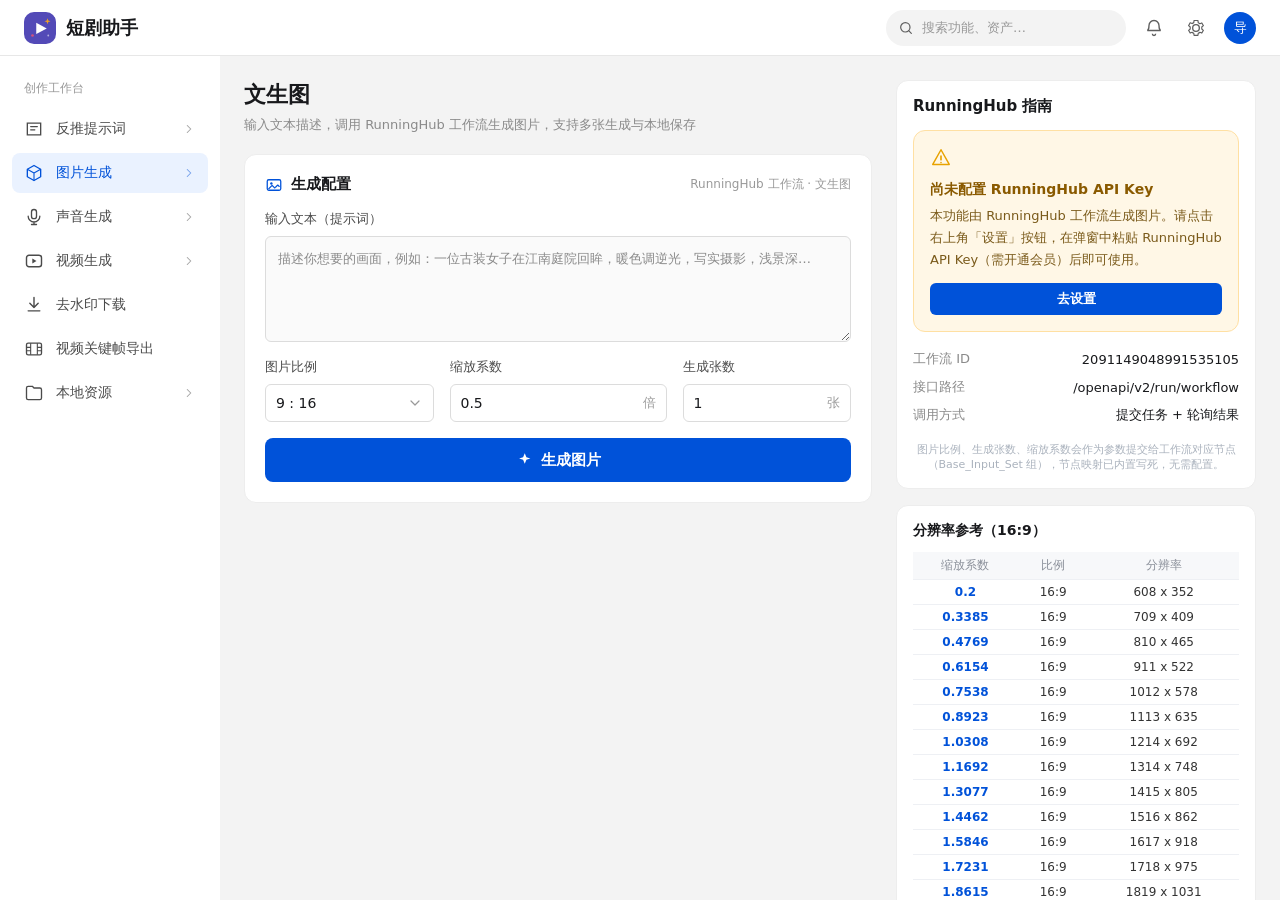
==== commit 1f89ca0f: "Update index.html fix bug" ====
--- a/index.html
+++ b/index.html
@@ -188,7 +188,7 @@
             </div>
             <div class="field">
               <label>分辨率缩放系数</label>
-              <div class="input-suffix"><input type="number" id="videoScale" class="scale-input" value="1.0" step="0.1" min="0.2" max="2.0" /><span>倍</span></div>
+              <div class="input-suffix"><input type="text" inputmode="decimal" id="videoScale" class="scale-input" value="1.0" step="0.1" min="0.2" max="2.0" /><span>倍</span></div>
             </div>
           </div>
         </section>
@@ -310,7 +310,7 @@
               </div>
               <div class="field">
                 <label>缩放系数</label>
-                <div class="input-suffix"><input type="number" id="t2iScale" class="scale-input" value="0.5" step="0.1" min="0.2" max="2.0" /><span>倍</span></div>
+                <div class="input-suffix"><input type="text" inputmode="decimal" id="t2iScale" class="scale-input" value="0.5" step="0.1" min="0.2" max="2.0" /><span>倍</span></div>
               </div>
               <div class="field">
                 <label>生成张数</label>
@@ -423,7 +423,7 @@
               </div>
               <div class="field">
                 <label>缩放系数</label>
-                <div class="input-suffix"><input type="number" id="prScale" class="scale-input" value="0.5" step="0.1" min="0.2" max="2.0" /><span>倍</span></div>
+                <div class="input-suffix"><input type="text" inputmode="decimal" id="prScale" class="scale-input" value="0.5" step="0.1" min="0.2" max="2.0" /><span>倍</span></div>
               </div>
               <div class="field">
                 <label>生成张数</label>
@@ -541,7 +541,7 @@
               </div>
               <div class="field">
                 <label>缩放系数</label>
-                <div class="input-suffix"><input type="number" id="irScale" class="scale-input" value="0.5" step="0.1" min="0.2" max="2.0" /><span>倍</span></div>
+                <div class="input-suffix"><input type="text" inputmode="decimal" id="irScale" class="scale-input" value="0.5" step="0.1" min="0.2" max="2.0" /><span>倍</span></div>
               </div>
               <div class="field">
                 <label>生成张数</label>
@@ -939,7 +939,7 @@
               </div>
               <div class="field">
                 <label>缩放系数</label>
-                <div class="input-suffix"><input type="number" id="refScale" class="scale-input" value="0.5" step="0.1" min="0.2" max="2.0" /><span>倍</span></div>
+                <div class="input-suffix"><input type="text" inputmode="decimal" id="refScale" class="scale-input" value="0.5" step="0.1" min="0.2" max="2.0" /><span>倍</span></div>
               </div>
               <div class="field">
                 <label>生成张数</label>
@@ -1048,7 +1048,7 @@
               </div>
               <div class="field">
                 <label>缩放系数</label>
-                <div class="input-suffix"><input type="number" id="mvScale" class="scale-input" value="0.5" step="0.1" min="0.2" max="2.0" /><span>倍</span></div>
+                <div class="input-suffix"><input type="text" inputmode="decimal" id="mvScale" class="scale-input" value="0.5" step="0.1" min="0.2" max="2.0" /><span>倍</span></div>
               </div>
             </div>
             <button class="btn-primary" id="mvBtn" type="button">
@@ -1173,7 +1173,7 @@
               </div>
               <div class="field">
                 <label>缩放系数</label>
-                <div class="input-suffix"><input type="number" id="ffScale" class="scale-input" value="0.5" step="0.1" min="0.2" max="2.0" /><span>倍</span></div>
+                <div class="input-suffix"><input type="text" inputmode="decimal" id="ffScale" class="scale-input" value="0.5" step="0.1" min="0.2" max="2.0" /><span>倍</span></div>
               </div>
             </div>
             <button class="btn-primary" id="ffBtn" type="button">
@@ -1298,7 +1298,7 @@
               </div>
               <div class="field">
                 <label>缩放系数</label>
-                <div class="input-suffix"><input type="number" id="lfScale" class="scale-input" value="0.5" step="0.1" min="0.2" max="2.0" /><span>倍</span></div>
+                <div class="input-suffix"><input type="text" inputmode="decimal" id="lfScale" class="scale-input" value="0.5" step="0.1" min="0.2" max="2.0" /><span>倍</span></div>
               </div>
             </div>
             <button class="btn-primary" id="lfBtn" type="button">
@@ -1444,7 +1444,7 @@
               </div>
               <div class="field">
                 <label>缩放系数</label>
-                <div class="input-suffix"><input type="number" id="bfScale" class="scale-input" value="0.5" step="0.1" min="0.2" max="2.0" /><span>倍</span></div>
+                <div class="input-suffix"><input type="text" inputmode="decimal" id="bfScale" class="scale-input" value="0.5" step="0.1" min="0.2" max="2.0" /><span>倍</span></div>
               </div>
             </div>
             <button class="btn-primary" id="bfBtn" type="button">
@@ -1554,7 +1554,7 @@
               </div>
               <div class="field">
                 <label>缩放系数</label>
-                <div class="input-suffix"><input type="number" id="mrScale" class="scale-input" value="0.5" step="0.1" min="0.2" max="2.0" /><span>倍</span></div>
+                <div class="input-suffix"><input type="text" inputmode="decimal" id="mrScale" class="scale-input" value="0.5" step="0.1" min="0.2" max="2.0" /><span>倍</span></div>
               </div>
             </div>
 
